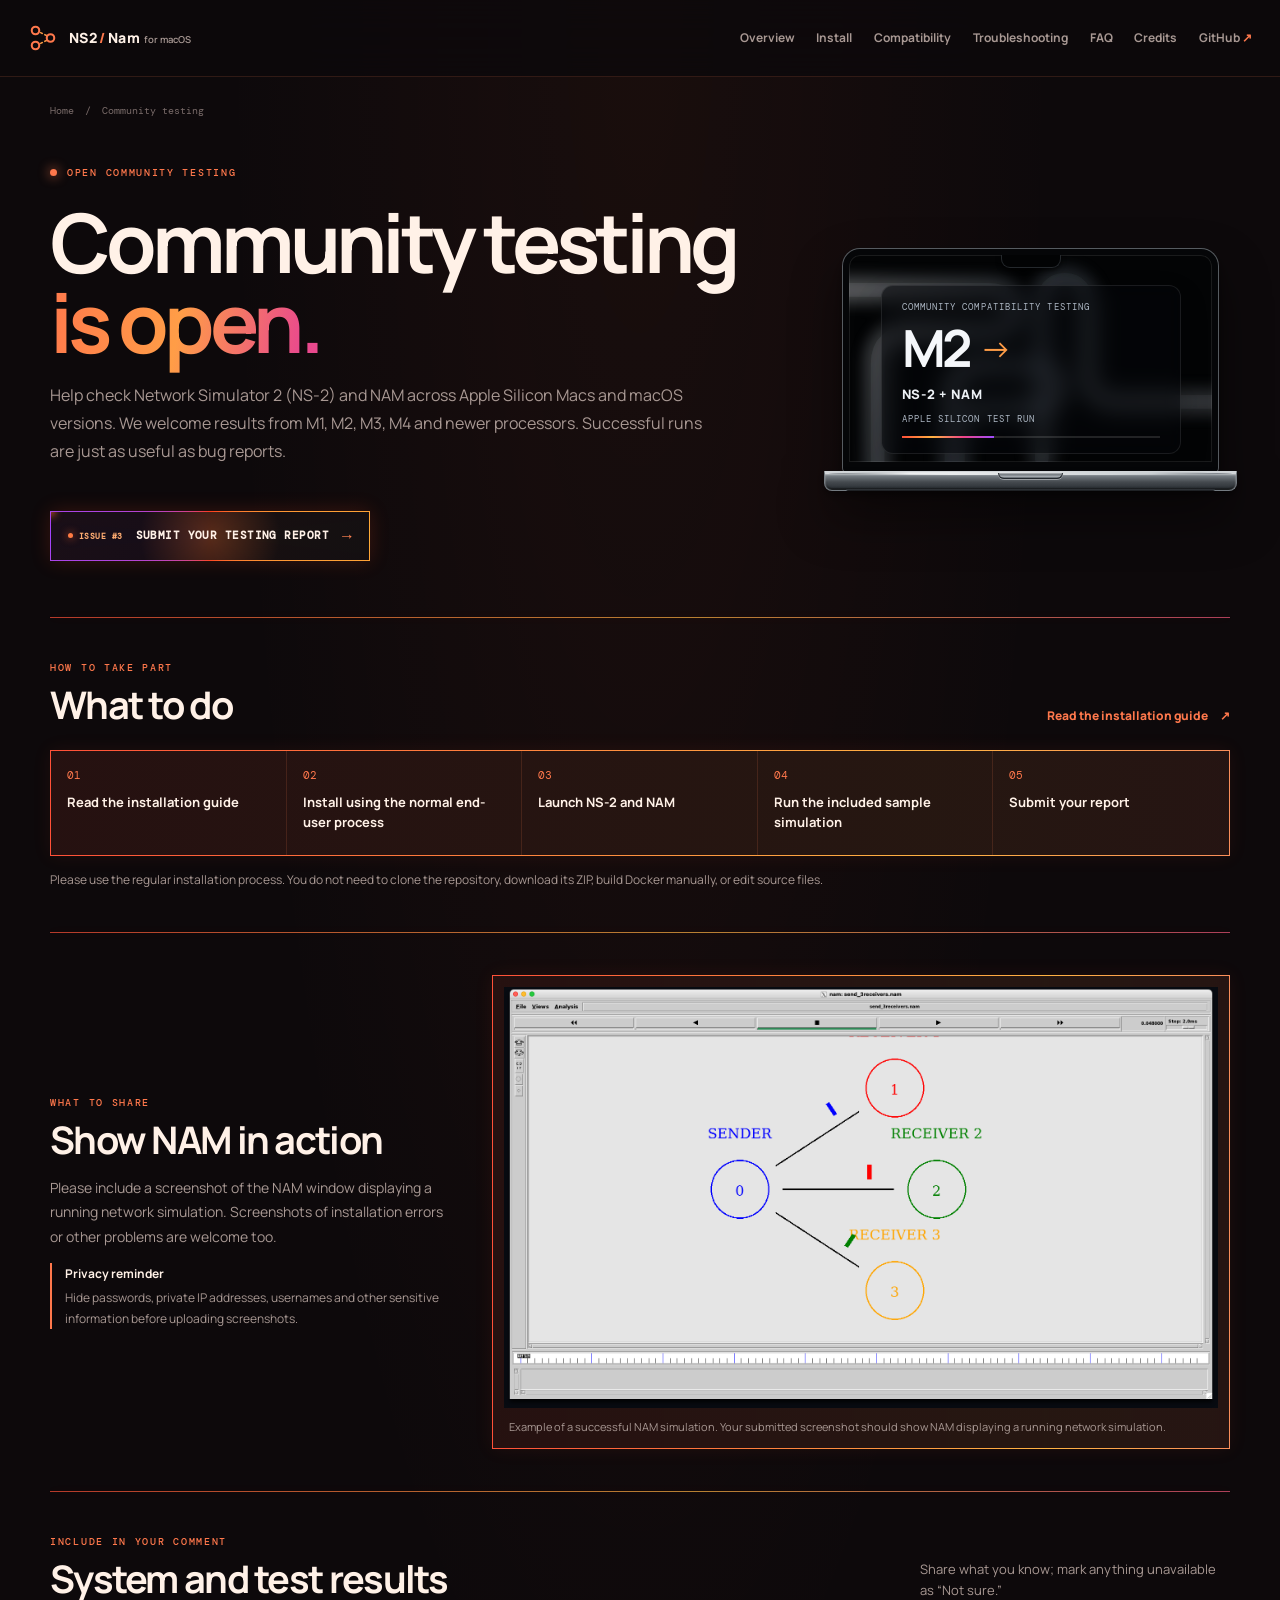
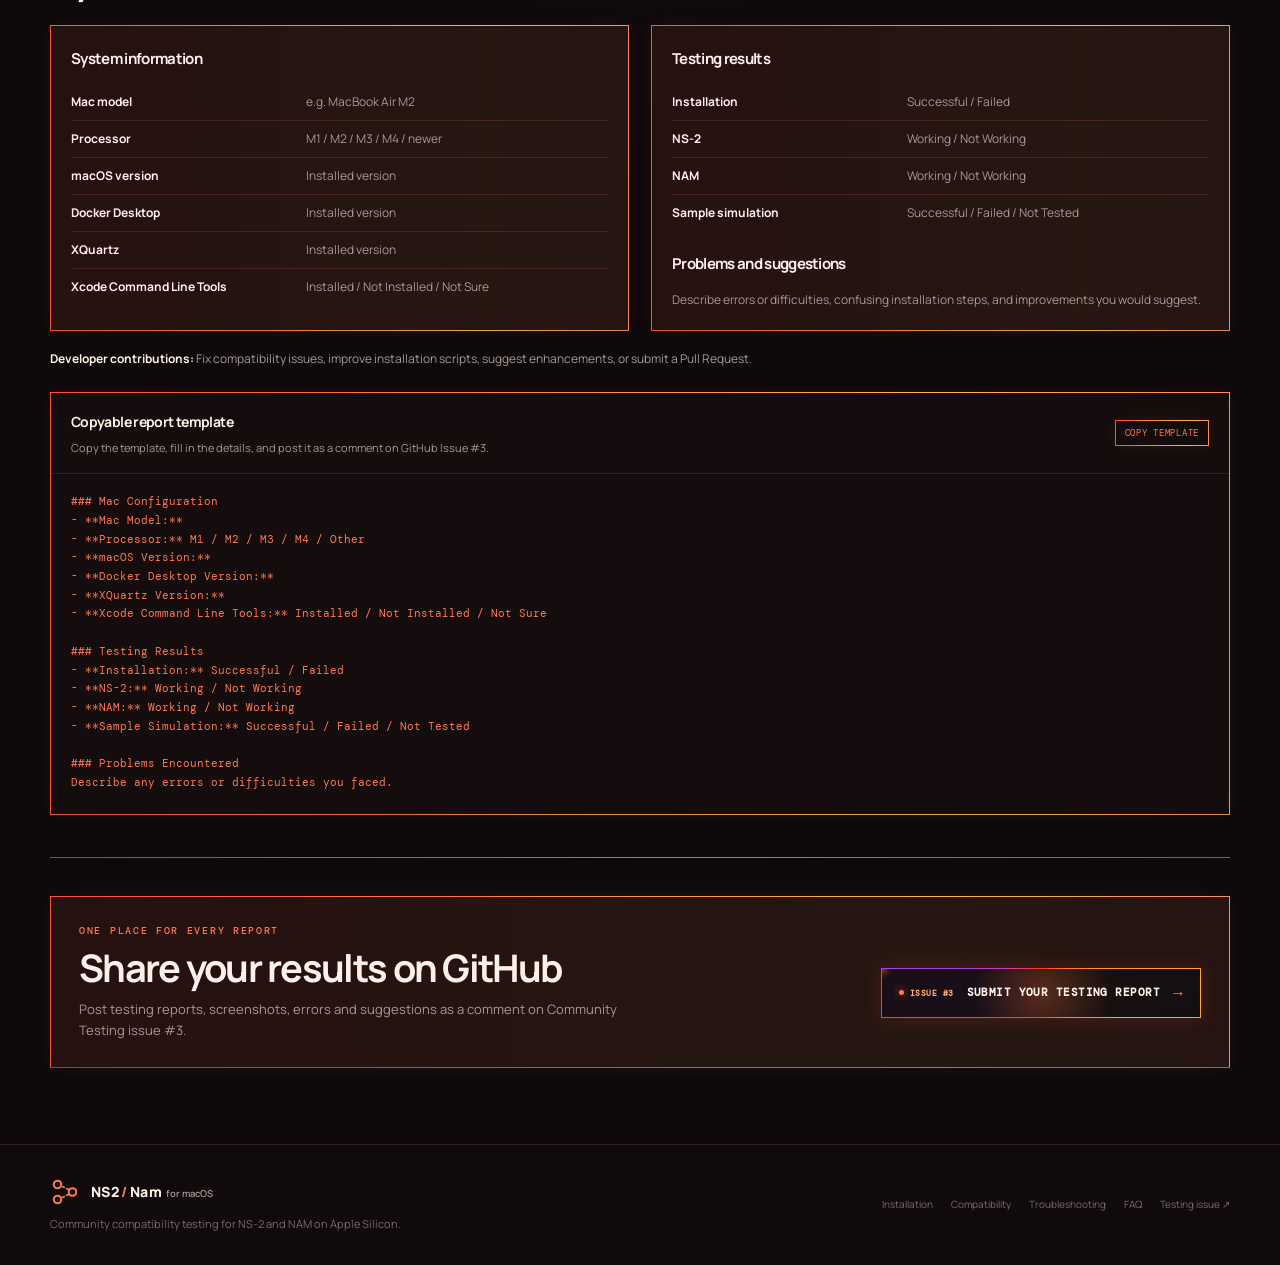
==== website/community-testing/index.html @ 4dafc8c2 "Add Community Testing Notice" ====
<!doctype html>
<html lang="en" class="community-campaign-page" data-theme="dark">
<head>
  <script>try{if(sessionStorage.getItem('ns2-community-entry')){sessionStorage.removeItem('ns2-community-entry');document.documentElement.classList.add('community-from-entry','community-intro-active','community-intro-delay')}else{document.documentElement.classList.add('community-intro-active','community-intro-delay')}}catch(_){document.documentElement.classList.add('community-intro-active','community-intro-delay')}</script>
  <meta charset="utf-8">
  <meta name="viewport" content="width=device-width, initial-scale=1">
  <meta name="theme-color" content="#0d090b">
  <meta name="description" content="Help test NS-2 and NAM on Apple Silicon Macs (M1, M2, M3, M4 and newer). Share compatibility results, report issues and contribute improvements.">
  <meta name="robots" content="index,follow,max-image-preview:large">
  <link rel="canonical" href="https://deeptanu2005.github.io/NS2-Nam-MacOS/community-testing/">
  <link rel="icon" href="../favicon.svg" type="image/svg+xml">
  <link rel="preconnect" href="https://fonts.googleapis.com">
  <link rel="preconnect" href="https://fonts.gstatic.com" crossorigin>
  <link href="https://fonts.googleapis.com/css2?family=DM+Mono:wght@400;500&family=Manrope:wght@400;500;600;700;800&display=swap" rel="stylesheet">
  <link rel="stylesheet" href="../css/network_window.css?v=20261029-seam-fix-v7">
  <link rel="stylesheet" href="../css/common.css?v=20261029-header-glass-soft-v6">
  <link rel="stylesheet" href="../css/animation_engine.css?v=20261029-restructure-v1">
  <link rel="stylesheet" href="community-entry.css?v=20261102-isolated-v1">
  <link rel="stylesheet" href="community-testing.css?v=20261102-rainbow-loop-v24">
  <meta property="og:type" content="website">
  <meta property="og:site_name" content="NS2-Nam for macOS">
  <meta property="og:title" content="Community Testing: NS-2 &amp; NAM on Apple Silicon Macs">
  <meta property="og:description" content="Help test NS-2 and NAM on Apple Silicon Macs (M1, M2, M3, M4 and newer). Share compatibility results, report issues and contribute improvements.">
  <meta property="og:url" content="https://deeptanu2005.github.io/NS2-Nam-MacOS/community-testing/">
  <meta property="og:image" content="https://deeptanu2005.github.io/NS2-Nam-MacOS/images/send_3receivers.png">
  <meta property="og:image:alt" content="NAM showing a network simulation with one sender and three receivers">
  <meta name="twitter:card" content="summary_large_image">
  <meta name="twitter:title" content="Community Testing: NS-2 &amp; NAM on Apple Silicon Macs">
  <meta name="twitter:description" content="Help test NS-2 and NAM on Apple Silicon Macs (M1, M2, M3, M4 and newer). Share compatibility results and report issues.">
  <meta name="twitter:image" content="https://deeptanu2005.github.io/NS2-Nam-MacOS/images/send_3receivers.png">
  <meta name="twitter:image:alt" content="NAM showing a running network simulation">
  <title>Community Testing: NS-2 &amp; NAM on Apple Silicon Macs</title>
  <script type="application/ld+json">{"@context":"https://schema.org","@type":"WebPage","name":"Community Testing: NS-2 & NAM on Apple Silicon Macs","url":"https://deeptanu2005.github.io/NS2-Nam-MacOS/community-testing/","description":"Community compatibility testing for Network Simulator 2 and NAM on Apple Silicon Macs."}</script>
</head>
<body class="community-campaign-page">
  <div class="community-intro-loader" aria-hidden="true"><span class="entry-loader-orbit"><i></i><i></i><i></i></span><span class="entry-loader-copy"><b>Preparing the test lab</b><i>NS-2 · NAM · APPLE SILICON</i></span></div>
  <a class="skip-link" href="#main">Skip to content</a>
  <header class="site-header">
    <div class="nav-shell">
      <a class="brand" href="../" aria-label="NS2/Nam for macOS home"><svg class="brand-mark" aria-hidden="true" viewBox="0 0 32 32"><path class="brand-link" d="M9 8 23 15M9 24 23 17"/><circle class="brand-node" cx="8" cy="8" r="4"/><circle class="brand-node" cx="8" cy="24" r="4"/><circle class="brand-node" cx="24" cy="16" r="4"/></svg><span class="brand-wordmark">NS2<span class="brand-dash">/</span>Nam <span class="brand-platform">for macOS</span></span></a>
      <nav class="primary-nav" id="primary-nav" aria-label="Main navigation"><a href="../">Overview</a><a href="../installation.html">Install</a><a href="../compatibility.html">Compatibility</a><a href="../troubleshooting.html">Troubleshooting</a><a href="../faq.html">FAQ</a><a href="../credits.html">Credits</a><a class="nav-github" href="https://github.com/Deeptanu2005/NS2-Nam-MacOS" target="_blank" rel="noopener noreferrer">GitHub <span aria-hidden="true">↗</span></a></nav>
    </div>
  </header>
  <main id="main" class="subpage wrap community-page">
    <nav class="breadcrumbs" aria-label="Breadcrumb"><a href="../">Home</a><span aria-hidden="true">/</span><span aria-current="page">Community testing</span></nav>
    <section class="community-hero" aria-labelledby="page-title">
      <div class="eyebrow"><span class="status-dot"></span> OPEN COMMUNITY TESTING</div>
      <div class="community-hero-layout"><div><h1 id="page-title">Community testing<br><span class="gradient-text">is open.</span></h1><p>Help check Network Simulator 2 (NS-2) and NAM across Apple Silicon Macs and macOS versions. We welcome results from M1, M2, M3, M4 and newer processors. Successful runs are just as useful as bug reports.</p><a class="campaign-entry community-report-button" href="https://github.com/Deeptanu2005/NS2-Nam-MacOS/issues/3" target="_blank" rel="noopener noreferrer" aria-label="Submit your testing report on GitHub Issue 3"><span class="entry-open"><i></i> ISSUE #3</span><span>SUBMIT YOUR TESTING REPORT</span><span class="entry-arrow" aria-hidden="true">→</span><span class="entry-flash" aria-hidden="true"></span></a></div><div class="silicon-laptop" role="img" aria-label="MacBook screen cycling through M1, M2, M3, M4, and newer Apple Silicon compatibility testing"><div class="laptop-model"><div class="laptop-screen"><div class="laptop-screen-content"><span class="screen-kicker">COMMUNITY COMPATIBILITY TESTING</span><div class="screen-processor"><strong data-screen-processor>M1</strong><i aria-hidden="true">→</i></div><p>NS-2 + NAM</p><small>APPLE SILICON TEST RUN</small><div class="screen-progress" aria-hidden="true"><i></i></div></div><span class="screen-sweep" aria-hidden="true"></span></div><div class="laptop-base" aria-hidden="true"><span class="laptop-trackpad"></span></div></div></div></div>
    </section>

    <section class="community-section process-section" aria-labelledby="process-title">
      <div class="community-section-heading"><div><p class="eyebrow">HOW TO TAKE PART</p><h2 id="process-title">What to do</h2></div><a class="text-link" href="../installation.html">Read the installation guide <span aria-hidden="true">↗</span></a></div>
      <ol class="testing-steps"><li><span>01</span>Read the installation guide</li><li><span>02</span>Install using the normal end-user process</li><li><span>03</span>Launch NS-2 and NAM</li><li><span>04</span>Run the included sample simulation</li><li><span>05</span>Submit your report</li></ol>
      <p class="process-note">Please use the regular installation process. You do not need to clone the repository, download its ZIP, build Docker manually, or edit source files.</p>
    </section>

    <section class="community-section screenshot-section" aria-labelledby="screenshot-title">
      <div class="screenshot-copy"><p class="eyebrow">WHAT TO SHARE</p><h2 id="screenshot-title">Show NAM in action</h2><p>Please include a screenshot of the NAM window displaying a running network simulation. Screenshots of installation errors or other problems are welcome too.</p><p class="privacy-note"><strong>Privacy reminder</strong> Hide passwords, private IP addresses, usernames and other sensitive information before uploading screenshots.</p></div>
      <figure class="nam-example"><img src="../images/send_3receivers.png" alt="Example of NAM displaying a running network simulation with one sender and three receivers" loading="lazy" width="3476" height="2046"><figcaption>Example of a successful NAM simulation. Your submitted screenshot should show NAM displaying a running network simulation.</figcaption></figure>
    </section>

    <section class="community-section report-section" aria-labelledby="report-title">
      <div class="community-section-heading"><div><p class="eyebrow">INCLUDE IN YOUR COMMENT</p><h2 id="report-title">System and test results</h2></div><p>Share what you know; mark anything unavailable as “Not sure.”</p></div>
      <div class="report-grid">
        <div class="report-block"><h3>System information</h3><dl class="report-fields"><div><dt>Mac model</dt><dd>e.g. MacBook Air M2</dd></div><div><dt>Processor</dt><dd>M1 / M2 / M3 / M4 / newer</dd></div><div><dt>macOS version</dt><dd>Installed version</dd></div><div><dt>Docker Desktop</dt><dd>Installed version</dd></div><div><dt>XQuartz</dt><dd>Installed version</dd></div><div><dt>Xcode Command Line Tools</dt><dd>Installed / Not Installed / Not Sure</dd></div></dl></div>
        <div class="report-block"><h3>Testing results</h3><dl class="report-fields results-fields"><div><dt>Installation</dt><dd>Successful / Failed</dd></div><div><dt>NS-2</dt><dd>Working / Not Working</dd></div><div><dt>NAM</dt><dd>Working / Not Working</dd></div><div><dt>Sample simulation</dt><dd>Successful / Failed / Not Tested</dd></div></dl><h3 class="problems-title">Problems and suggestions</h3><p>Describe errors or difficulties, confusing installation steps, and improvements you would suggest.</p></div>
      </div>
      <p class="developer-note"><strong>Developer contributions:</strong> Fix compatibility issues, improve installation scripts, suggest enhancements, or submit a Pull Request.</p>
      <div class="report-template"><div class="template-heading"><div><h3>Copyable report template</h3><p>Copy the template, fill in the details, and post it as a comment on GitHub Issue #3.</p></div><button class="copy-button" type="button" data-copy="### Mac Configuration&#10;- **Mac Model:**&#10;- **Processor:** M1 / M2 / M3 / M4 / Other&#10;- **macOS Version:**&#10;- **Docker Desktop Version:**&#10;- **XQuartz Version:**&#10;- **Xcode Command Line Tools:** Installed / Not Installed / Not Sure&#10;&#10;### Testing Results&#10;- **Installation:** Successful / Failed&#10;- **NS-2:** Working / Not Working&#10;- **NAM:** Working / Not Working&#10;- **Sample Simulation:** Successful / Failed / Not Tested&#10;&#10;### Problems Encountered&#10;Describe any errors or difficulties you faced.&#10;&#10;### Suggestions &amp; Improvements&#10;What could be improved? Did you encounter any confusing steps?&#10;&#10;### Additional Comments&#10;Any other feedback is welcome!">COPY TEMPLATE</button></div><pre><code>### Mac Configuration
- **Mac Model:**
- **Processor:** M1 / M2 / M3 / M4 / Other
- **macOS Version:**
- **Docker Desktop Version:**
- **XQuartz Version:**
- **Xcode Command Line Tools:** Installed / Not Installed / Not Sure

### Testing Results
- **Installation:** Successful / Failed
- **NS-2:** Working / Not Working
- **NAM:** Working / Not Working
- **Sample Simulation:** Successful / Failed / Not Tested

### Problems Encountered
Describe any errors or difficulties you faced.

### Suggestions &amp; Improvements
What could be improved? Did you encounter any confusing steps?

### Additional Comments
Any other feedback is welcome!</code></pre></div>
    </section>

    <section class="community-submit" aria-labelledby="submit-title"><div><p class="eyebrow">ONE PLACE FOR EVERY REPORT</p><h2 id="submit-title">Share your results on GitHub</h2><p>Post testing reports, screenshots, errors and suggestions as a comment on Community Testing issue #3.</p></div><div class="submit-actions"><a class="campaign-entry community-report-button" href="https://github.com/Deeptanu2005/NS2-Nam-MacOS/issues/3" target="_blank" rel="noopener noreferrer" aria-label="Submit your testing report on GitHub Issue 3"><span class="entry-open"><i></i> ISSUE #3</span><span>SUBMIT YOUR TESTING REPORT</span><span class="entry-arrow" aria-hidden="true">→</span><span class="entry-flash" aria-hidden="true"></span></a></div></section>
  </main>
  <footer class="site-footer"><div class="footer-main wrap"><a class="brand" href="../" aria-label="NS2/Nam for macOS home"><svg class="brand-mark" aria-hidden="true" viewBox="0 0 32 32"><path class="brand-link" d="M9 8 23 15M9 24 23 17"/><circle class="brand-node" cx="8" cy="8" r="4"/><circle class="brand-node" cx="8" cy="24" r="4"/><circle class="brand-node" cx="24" cy="16" r="4"/></svg><span class="brand-wordmark">NS2<span class="brand-dash">/</span>Nam <span class="brand-platform">for macOS</span></span></a><p>Community compatibility testing for NS-2 and NAM on Apple Silicon.</p><div class="footer-links"><a href="../installation.html">Installation</a><a href="../compatibility.html">Compatibility</a><a href="../troubleshooting.html">Troubleshooting</a><a href="../faq.html">FAQ</a><a href="https://github.com/Deeptanu2005/NS2-Nam-MacOS/issues/3" target="_blank" rel="noopener noreferrer">Testing issue ↗</a></div></div></footer>
  <script src="community-entry.js?v=20261102-isolated-v1" defer></script>
</body>
</html>
---- website/css/network_window.css ----
/* Layout and presentation for the interactive hero NAM preview. */

.hero-visual { position: relative; z-index: 1; overflow: hidden; padding: 1px; border: 1px solid var(--line-strong); border-radius: 14px; background: linear-gradient(145deg, color-mix(in srgb, var(--cyan) 18%, transparent), transparent 38%, color-mix(in srgb, var(--violet) 13%, transparent)); box-shadow: var(--shadow); transform: perspective(1200px) rotateY(-4deg) rotateX(1deg); transition: transform .5s cubic-bezier(.2,.7,.2,1); }
.hero-visual:hover { transform: perspective(1200px) rotateY(0) rotateX(0) translateY(-4px); }
.visual-topline, .visual-foot { display: flex; align-items: center; justify-content: space-between; gap: 12px; min-height: 42px; padding: 0 16px; background: var(--panel-solid); border-radius: 19px 19px 0 0; color: var(--muted); font-size: 9px; }
.window-controls { display: flex; flex: 0 0 auto; align-items: center; gap: 7px; }
.window-control { display: grid; width: 12px; height: 12px; padding: 0; place-items: center; border: 0; border-radius: 50%; cursor: pointer; box-shadow: inset 0 0 0 1px rgba(0,0,0,.12); transition: filter .16s, transform .16s; }
.window-control::before { color: rgba(0,0,0,.66); font: 800 9px/1 Arial, sans-serif; opacity: 0; }
.window-control:not(:disabled):hover::before, .window-control:not(:disabled):focus-visible::before { opacity: 1; }
.window-control:not(:disabled):hover { filter: brightness(1.12); transform: scale(1.12); }
.window-control:disabled { opacity: .38; cursor: default; filter: none; transform: none; }
.window-control:focus-visible { outline: 2px solid white; outline-offset: 2px; }
.window-close { background: #ff5f57; }.window-close::before { content: "×"; }.window-minimize { background: #febc2e; }.window-minimize::before { content: "−"; }.window-zoom { background: #28c840; }.window-zoom::before { content: "+"; }
.visual-topline .window-title { text-align: center; }
.live-label { color: var(--cyan); font: 9px var(--mono); letter-spacing: .1em; }
.visual-stage { position: relative; overflow: hidden; display: grid; place-items: center; min-height: 330px; cursor: grab; touch-action: none; user-select: none; background: radial-gradient(ellipse at var(--network-glow-x, 55%) var(--network-glow-y, 58%), color-mix(in srgb, var(--cyan) 18%, transparent), transparent 63%), radial-gradient(ellipse at var(--network-glow-x, 55%) var(--network-glow-y, 58%), color-mix(in srgb, var(--blue) 12%, #0a121a), transparent 68%), #0a121a; }
.visual-stage::after { content: ""; position: absolute; z-index: 3; inset: auto 0 0; height: 60px; background: linear-gradient(to bottom, color-mix(in srgb, var(--panel-solid) 4%, transparent), color-mix(in srgb, var(--panel-solid) 92%, transparent)); -webkit-backdrop-filter: blur(4px); backdrop-filter: blur(4px); -webkit-mask-image: linear-gradient(to bottom, transparent 0%, rgba(0,0,0,.18) 22%, #000 65%, #000 100%); mask-image: linear-gradient(to bottom, transparent 0%, rgba(0,0,0,.18) 22%, #000 65%, #000 100%); pointer-events: none; }
.visual-stage.is-panning { cursor: grabbing; }
[data-theme="light"] .visual-stage { background: radial-gradient(ellipse at var(--network-glow-x, 55%) var(--network-glow-y, 58%), color-mix(in srgb, var(--cyan) 15%, transparent), transparent 63%), radial-gradient(ellipse at var(--network-glow-x, 55%) var(--network-glow-y, 58%), color-mix(in srgb, var(--blue) 10%, #d5e7e9), transparent 70%), #f5fafa; }
.visual-stage::before { content: ""; position: absolute; inset: 0; background-image: linear-gradient(color-mix(in srgb, var(--blue) 8%, transparent) 1px, transparent 1px), linear-gradient(90deg, color-mix(in srgb, var(--cyan) 7%, transparent) 1px, transparent 1px); background-size: var(--grid-size, 28px) var(--grid-size, 28px); background-position: calc(50% + var(--pan-x, 0px)) calc(50% + var(--pan-y, 0px)); mask-image: linear-gradient(transparent, #000 15%, #000 85%, transparent); }
.scanline { position: absolute; z-index: 1; inset: -20% 0 auto; height: 30%; background: linear-gradient(transparent, color-mix(in srgb, color-mix(in srgb, var(--cyan) 80%, var(--blue)) 5%, transparent), transparent);  pointer-events: none; }
.route-overlay { position: relative; z-index: 2; width: min(96%, 620px); height: auto; overflow: visible; transform: translate(var(--pan-x, 0px), var(--pan-y, 0px)) scale(var(--zoom, 1)); transform-origin: center; will-change: transform; }
.draggable-node { cursor: grab; outline: none; }
.visual-stage.is-node-dragging .draggable-node { cursor: grabbing; }
.draggable-node:focus-visible circle { stroke-width: 3; }
.route { fill: none; stroke: color-mix(in srgb, var(--muted) 52%, transparent); stroke-width: 1; stroke-dasharray: 5 7; }
.node { fill: #0d1922; stroke: var(--blue); stroke-width: 2; filter: url(#glow); }
.receiver-node { fill: #0d1922; }.red-node { stroke: var(--red); }.green-node { stroke: var(--green); }.amber-node { stroke: var(--amber); }
[data-theme="light"] .node, [data-theme="light"] .receiver-node { fill: #f5fbfc; }
.route-overlay text { fill: var(--ink); font: 14px var(--mono); }.route-overlay .node-label { fill: var(--muted); font-size: 9px; letter-spacing: 1.5px; }
.packet { filter: drop-shadow(0 0 7px currentColor); }.packet-blue { fill: var(--cyan); color: var(--cyan); }.packet-red { fill: var(--red); color: var(--red); }.packet-amber { fill: var(--amber); color: var(--amber); }
.visual-caption { position: absolute; z-index: 4; left: 17px; right: 17px; bottom: 13px; display: flex; justify-content: space-between; color: var(--muted); font: 8px var(--mono); letter-spacing: .06em; }
.visual-caption > span:first-child { display: flex; align-items: center; gap: 7px; }.visual-caption .status-dot { width: 5px; height: 5px; background: var(--cyan); box-shadow: 0 0 9px var(--cyan); }
.visual-foot { position: relative; z-index: 4; min-height: 38px; margin-top: -1px; border-radius: 0 0 19px 19px; font: 8px var(--mono); letter-spacing: .04em; }.visual-line { flex: 1; height: 1px; background: linear-gradient(90deg, var(--line-strong), var(--cyan), var(--line-strong)); opacity: .55; }
.hero-visual.is-maximized { position: fixed; z-index: 1202; inset: 4vh 3vw; display: flex; flex-direction: column; width: auto; height: auto; opacity: 1; filter: none; border-radius: 18px; background: var(--panel-solid); box-shadow: 0 24px 64px rgba(0,0,0,.36); will-change: transform, opacity; }
.hero-visual.is-maximized .visual-topline { flex: 0 0 54px; min-height: 54px; }
.hero-visual.is-maximized .visual-stage { flex: 1 1 auto; min-height: 0; }
.hero-visual.is-maximized .visual-foot { flex: 0 0 42px; }
.hero-visual.is-maximized .node { filter: none; }
html.has-maximized-preview { overflow: hidden; }
html.has-maximized-preview::after { position: fixed; z-index: 1200; inset: 0; background: rgba(3,7,13,.76); content: ""; pointer-events: none;  }
html.has-maximized-preview.is-restoring-preview::after { opacity: 0;  transition: opacity .21s ease; }
html.has-maximized-preview .hero { position: relative; z-index: 1201; }

@media (max-width: 980px) {.visual-stage { min-height: 280px; }}
@media (max-width: 760px) {.hero-visual { transform: none; }.hero-visual:hover { transform: translateY(-3px); }.visual-stage { min-height: 275px; }}
@media (max-width: 430px) {.visual-stage { min-height: 225px; }.visual-topline { padding-inline: 10px; }.visual-caption { left: 9px; right: 9px; font-size: 7px; }.visual-foot { padding-inline: 9px; gap: 7px; font-size: 7px; }}
[data-theme="light"] .visual-stage::before { background-image: linear-gradient(color-mix(in srgb, var(--blue) 10%, transparent) 1px, transparent 1px), linear-gradient(90deg, color-mix(in srgb, var(--cyan) 9%, transparent) 1px, transparent 1px); }
@media (max-width: 600px) {.visual-stage { min-height: 245px; }.visual-caption { left: 10px; right: 10px; bottom: 10px; font-size: 7px; }.visual-foot { gap: 6px; font-size: 7px; }.visual-foot .mono { white-space: nowrap; }}
@media (max-width: 380px) {.visual-topline { padding-inline: 8px; font-size: 8px; }.visual-foot { gap: 4px; font-size: 7px; }.visual-line { min-width: 8px; }}
@media (hover: none) {.hero-visual:hover { transform: none; }}
.js .hero .hero-visual.reveal { transition-delay: .18s; }
.js .hero .hero-visual.reveal.is-visible:hover { transform: translate3d(0, -4px, 0) scale(1); }
@media (max-width: 760px) {.js .hero .hero-visual.reveal.is-visible:hover { transform: none; }}
html.animations-off .visual-stage { cursor: default !important; }
html.animations-off .route-overlay { will-change: auto !important; }
html.animations-off .window-zoom { opacity: .38; cursor: default; filter: none; transform: none; }
.js .hero .hero-visual.reveal.is-visible.is-maximized,
.js .hero .hero-visual.reveal.is-visible.is-maximized:hover { transform: none; }
@media (max-width: 760px) {.hero-visual.is-maximized { inset: 10px; }.hero-visual.is-maximized .visual-stage { min-height: 0; }}
---- website/css/common.css ----
:root {
  color-scheme: dark;
  --bg: #081018;
  --bg-soft: #0c1620;
  --panel: rgba(16, 29, 41, .82);
  --panel-solid: #101d29;
  --panel-light: #132331;
  --ink: #eff6f8;
  --muted: #91a4b2;
  --faint: #5e7483;
  --line: rgba(183, 214, 229, .12);
  --line-strong: rgba(183, 214, 229, .22);
  --cyan: #72e4dc;
  --blue: #67a8ff;
  --violet: #b297ff;
  --accent-soft: color-mix(in srgb, var(--cyan) 16%, transparent);
  --accent-border: color-mix(in srgb, var(--cyan) 34%, var(--line-strong));
  --accent-wash: color-mix(in srgb, var(--cyan) 10%, var(--panel-solid));
  --amber: #ffbf69;
  --red: #ff6c80;
  --green: #8bebb8;
  --shadow: 0 28px 90px rgba(0, 0, 0, .34);
  --ambient-a: rgba(41, 127, 151, .13);
  --ambient-b: rgba(93, 71, 166, .11);
  --code-bg: #060c11;
  --code-ink: #dcebed;
  --code-muted: #76919e;
  --code-line: rgba(183, 214, 229, .1);
  --font: "Manrope", -apple-system, BlinkMacSystemFont, "Segoe UI", sans-serif;
  --mono: "DM Mono", "SFMono-Regular", Consolas, monospace;
}
[data-theme="light"] {
  color-scheme: light;
  --bg: #f4f8f9;
  --bg-soft: #e8f0f2;
  --panel: rgba(255, 255, 255, .83);
  --panel-solid: #fff;
  --panel-light: #f3f8f8;
  --ink: #102331;
  --muted: #49616e;
  --faint: #657d89;
  --line: rgba(17, 47, 63, .12);
  --line-strong: rgba(17, 47, 63, .22);
  --cyan: #087d78;
  --blue: #276dd3;
  --violet: #6846cf;
  --amber: #a95b00;
  --red: #c43650;
  --green: #19804d;
  --shadow: 0 24px 64px rgba(30, 67, 82, .12);
  --ambient-a: rgba(62, 157, 163, .10);
  --ambient-b: rgba(117, 105, 188, .07);
  --code-bg: #e8f0f2;
  --code-ink: #17313e;
  --code-muted: #526d79;
  --code-line: rgba(17, 47, 63, .14);
}
:root.high-contrast {
  --bg: #000;
  --bg-soft: #080808;
  --panel: #080808;
  --panel-solid: #050505;
  --panel-light: #151515;
  --ink: #fff;
  --muted: #f0f0f0;
  --faint: #d0d0d0;
  --line: rgba(255, 255, 255, .5);
  --line-strong: rgba(255, 255, 255, .82);
  --cyan: #70fff0;
  --blue: #8cbbff;
  --violet: #d0baff;
  --amber: #ffe08a;
  --red: #ff9aaa;
  --green: #a5ffd0;
  --code-bg: #000;
  --code-ink: #fff;
  --code-muted: #ededed;
  --code-line: rgba(255, 255, 255, .55);
  --shadow: 0 0 0 1px #fff;
}
[data-theme="light"].high-contrast {
  --bg: #fff;
  --bg-soft: #f4f4f4;
  --panel: #fff;
  --panel-solid: #fff;
  --panel-light: #eee;
  --ink: #000;
  --muted: #1b1b1b;
  --faint: #333;
  --line: rgba(0, 0, 0, .48);
  --line-strong: rgba(0, 0, 0, .82);
  --cyan: #005d58;
  --blue: #004f9e;
  --violet: #4b279f;
  --amber: #754000;
  --red: #a00020;
  --green: #075d2b;
  --code-bg: #f1f1f1;
  --code-ink: #000;
  --code-muted: #222;
  --code-line: rgba(0, 0, 0, .55);
  --shadow: 0 0 0 1px #000;
}
::view-transition-image-pair(root) { isolation: auto; }
::view-transition-old(root),
::view-transition-new(root) { display: block; mix-blend-mode: normal; }
* { box-sizing: border-box; }
html { scroll-behavior: smooth; scroll-padding-top: 100px; overflow-x: clip; }
body { margin: 0; background: var(--bg); color: var(--ink); font-family: var(--font); font-size: 15px; line-height: 1.7; overflow-x: clip; transition: background .35s, color .35s; }
body::before { content: ""; position: fixed; inset: 0; z-index: -2; pointer-events: none; background: radial-gradient(ellipse at 82% 4%, var(--ambient-a), transparent 35%), radial-gradient(ellipse at 5% 39%, var(--ambient-b), transparent 33%); transition: background .55s ease; }
::selection { background: color-mix(in srgb, var(--cyan) 25%, transparent); color: var(--ink); }
a { color: inherit; text-decoration: none; }
button, input { font: inherit; }
button { color: inherit; }
img { max-width: 100%; }
code, .mono { font-family: var(--mono); }
code { color: var(--cyan); font-size: .91em; }
a:focus-visible, button:focus-visible, summary:focus-visible, input:focus-visible { outline: 2px solid var(--cyan); outline-offset: 4px; }
.wrap { width: min(1180px, calc(100% - 56px)); margin-inline: auto; }
.skip-link { position: fixed; top: 10px; left: 10px; z-index: 1000; padding: 10px 14px; transform: translateY(-150%); border-radius: 8px; background: var(--cyan); color: #071217; font-weight: 800; }
.skip-link:focus { transform: translateY(0); }
.scroll-meter { position: fixed; inset: 0 0 auto; z-index: 100; height: 2px; pointer-events: none; }
.scroll-meter span { display: block; width: 0; height: 100%; background: linear-gradient(90deg, var(--cyan), var(--blue), var(--violet)); box-shadow: 0 0 12px var(--cyan); }
.site-header { --nav-edge-height: 76px; position: sticky; top: 0; z-index: 50; margin-top: 0; border-bottom: 1px solid var(--line); background: color-mix(in srgb, var(--bg) 83%, transparent); -webkit-backdrop-filter: blur(20px); backdrop-filter: blur(20px); transition: top .7s cubic-bezier(.2,.8,.2,1), border-color .5s ease, background .5s ease, backdrop-filter .5s ease; }
html.options-overlay-open .site-header:not(.is-floating) { background: color-mix(in srgb, var(--bg) 96%, transparent); -webkit-backdrop-filter: none; backdrop-filter: none; }
.nav-shell { width: min(1320px, calc(100% - 56px)); height: 76px; margin: auto; display: flex; align-items: center; gap: 34px; transition: width .65s cubic-bezier(.2,.8,.2,1), height .55s cubic-bezier(.2,.8,.2,1), margin .55s cubic-bezier(.2,.8,.2,1), padding .55s cubic-bezier(.2,.8,.2,1), border-radius .65s cubic-bezier(.2,.8,.2,1), border-color .45s, background .45s, box-shadow .55s; }
.site-header.is-floating { --nav-edge-height: 58px; --nav-blur-bottom-gap: 18px; --nav-glass-fill: color-mix(in srgb, var(--bg) 83%, transparent); --nav-glass-blur: blur(20px); --nav-glass-depth: 0 14px 38px rgba(0, 0, 0, .24), 0 3px 10px rgba(0, 0, 0, .12), inset 0 1px 0 color-mix(in srgb, white 8%, transparent); height: 76px; top: 16px; margin-top: 0; border-color: transparent; background: transparent; -webkit-backdrop-filter: none; backdrop-filter: none; }
.site-header.is-floating::after { position: absolute; z-index: 0; inset: -22px 0 var(--nav-blur-bottom-gap); background: radial-gradient(ellipse at 50% 0%, color-mix(in srgb, var(--cyan) 7%, transparent), transparent 72%), linear-gradient(to bottom, color-mix(in srgb, var(--bg) 24%, transparent) 0%, color-mix(in srgb, var(--bg) 20%, transparent) 48%, color-mix(in srgb, var(--bg) 10%, transparent) 78%, transparent 100%); -webkit-backdrop-filter: blur(8px) saturate(1.12); backdrop-filter: blur(8px) saturate(1.12); -webkit-mask-image: linear-gradient(to bottom, #000 0%, #000 52%, rgba(0,0,0,.88) 62%, rgba(0,0,0,.68) 74%, rgba(0,0,0,.42) 86%, rgba(0,0,0,.16) 96%, transparent 100%); mask-image: linear-gradient(to bottom, #000 0%, #000 52%, rgba(0,0,0,.88) 62%, rgba(0,0,0,.68) 74%, rgba(0,0,0,.42) 86%, rgba(0,0,0,.16) 96%, transparent 100%); content: ""; pointer-events: none; }
.site-header.is-floating .nav-shell { position: relative; z-index: 1; width: min(1140px, calc(100% - 184px)); height: 58px; margin: 0 0 0 max(24px, calc((100% - 1276px) / 2)); padding-inline: 20px; border: 0; border-radius: 999px; background: transparent; box-shadow: none; transition: width .65s cubic-bezier(.2,.8,.2,1), height .55s cubic-bezier(.2,.8,.2,1), margin .55s cubic-bezier(.2,.8,.2,1), padding .55s cubic-bezier(.2,.8,.2,1), border-radius .65s cubic-bezier(.2,.8,.2,1);  }
.site-header.is-floating .nav-shell::before { position: absolute; z-index: 0; inset: 0; border: 1px solid var(--line-strong); border-radius: inherit; background: var(--nav-glass-fill); -webkit-backdrop-filter: blur(20px); backdrop-filter: blur(20px); box-shadow: var(--nav-glass-depth); content: ""; pointer-events: none; }
.site-header.is-floating .nav-shell > * { z-index: 1; }
.site-header.is-floating .nav-actions { position: absolute; z-index: 2; top: 0; right: max(24px, calc((100% - 1276px) / 2)); gap: 12px; }
.site-header.is-floating .theme-toggle { transform-origin: left center;  }
.site-header.is-floating .display-options-toggle { transform-origin: left center;  }
.site-header.is-floating .theme-toggle,
.site-header.is-floating .display-options-toggle { width: 58px; height: 58px; border-color: var(--line-strong); background: var(--nav-glass-fill); -webkit-backdrop-filter: blur(20px) !important; backdrop-filter: blur(20px) !important; box-shadow: var(--nav-glass-depth); transition: width .3s, height .3s, background .4s ease, transform .38s cubic-bezier(.2,1.6,.4,1), box-shadow .4s, border-color .3s; }
.site-header.is-floating .display-options-toggle svg { width: 22px; height: 22px; }
.site-header.is-floating .theme-toggle { transition: width .3s, height .3s, background .4s ease, transform .25s, box-shadow .3s, border-color .3s; }
.site-header.is-floating .theme-toggle:hover { background: var(--nav-glass-fill); -webkit-backdrop-filter: blur(20px) !important; backdrop-filter: blur(20px) !important; box-shadow: var(--nav-glass-depth); transform: none; }
.site-header.is-floating .display-options-toggle:hover,
.site-header.is-floating .display-options-toggle[aria-expanded="true"] { background: var(--nav-glass-fill); -webkit-backdrop-filter: blur(20px) !important; backdrop-filter: blur(20px) !important; box-shadow: var(--nav-glass-depth); transform: none; }
html.theme-torching .site-header.is-floating .theme-toggle { border-color: var(--line-strong); background: var(--nav-glass-fill); box-shadow: var(--nav-glass-depth); }
.theme-toggle:hover:not(:disabled),
.theme-toggle:focus-visible:not(:disabled) { border-color: var(--cyan); box-shadow: 0 0 0 3px color-mix(in srgb, var(--cyan) 12%, transparent), 0 0 18px color-mix(in srgb, var(--cyan) 48%, transparent), 0 0 34px color-mix(in srgb, var(--cyan) 24%, transparent), inset 0 0 12px color-mix(in srgb, var(--cyan) 16%, transparent); }
.theme-toggle:hover:not(:disabled) .theme-glyph,
.theme-toggle:focus-visible:not(:disabled) .theme-glyph { filter: drop-shadow(0 0 5px color-mix(in srgb, var(--cyan) 58%, transparent)); }
.site-header.is-floating .theme-toggle:hover:not(:disabled),
.site-header.is-floating .theme-toggle:focus-visible:not(:disabled) { border-color: var(--cyan); box-shadow: 0 0 0 3px color-mix(in srgb, var(--cyan) 12%, transparent), 0 0 22px color-mix(in srgb, var(--cyan) 38%, transparent), var(--nav-glass-depth); }
.brand { display: inline-flex; align-items: center; gap: 11px; flex: 0 0 auto; color: var(--ink); font-size: 14px; font-weight: 800; letter-spacing: 0; }
.brand-wordmark { white-space: nowrap; letter-spacing: .035em; }
.brand-dash { color: var(--cyan); padding-inline: 2px; }
.brand-platform { color: var(--muted); font-size: .68em; font-weight: 600; letter-spacing: 0; }
.brand-mark { display: block; flex: 0 0 30px; width: 30px; height: 30px; overflow: visible; }
.brand-link { fill: none; stroke: var(--blue); stroke-width: 1.7; stroke-linecap: round; opacity: .95; }
.brand-node { fill: var(--bg); stroke: var(--cyan); stroke-width: 2.2; transform-box: fill-box; transform-origin: center;  }
.brand-link { stroke-dasharray: 2 3;  }
.primary-nav { display: flex; gap: clamp(14px, 2vw, 28px); align-items: center; margin-left: auto; }
.primary-nav a, .nav-github { position: relative; color: var(--muted); font-size: 12px; font-weight: 700; line-height: 1; transition: color .25s, transform .25s; }
.primary-nav a:not(.active):not(.nav-github)::after { content: ""; position: absolute; left: 0; right: 0; bottom: -8px; height: 1px; transform: scaleX(0); transform-origin: left; background: linear-gradient(90deg, var(--cyan), var(--blue)); transition: transform .3s cubic-bezier(.2,.7,.2,1); }
.primary-nav a:hover { transform: translateY(-2px); }.primary-nav a:not(.nav-github):hover::after { transform: scaleX(1); }
.primary-nav a:hover, .primary-nav a.active, .nav-github:hover { color: var(--ink); }
.primary-nav .nav-github:hover { transform: none; }
.primary-nav .nav-github span { display: inline-block; color: var(--cyan); transform-origin: center; }
.primary-nav a.active { position: relative; }
.primary-nav a.active::after { content: ""; position: absolute; left: 0; right: 0; bottom: calc((1em - var(--nav-edge-height)) / 2); height: 2px; background: var(--cyan); box-shadow: 0 0 10px var(--cyan); transition: bottom .65s cubic-bezier(.2,.8,.2,1), box-shadow .4s ease; }
.nav-actions { display: flex; align-items: center; gap: 17px; }
.display-options { position: relative; display: grid; place-items: center; }
.display-options-toggle { position: relative; isolation: isolate; display: grid; place-items: center; width: 38px; height: 38px; padding: 0; border: 1px solid var(--line-strong); border-radius: 50%; background: transparent; color: var(--cyan); cursor: pointer; transition: transform .38s cubic-bezier(.2,1.6,.4,1), background .3s, box-shadow .4s, border-color .3s; }
.display-options-toggle::before { position: absolute; z-index: -1; inset: -5px; border: 1px solid color-mix(in srgb, var(--cyan) 42%, transparent); border-radius: inherit; opacity: 0; transform: scale(.68); content: ""; transition: transform .4s cubic-bezier(.2,1.6,.4,1), opacity .25s; }
.display-options-toggle:hover, .display-options-toggle[aria-expanded="true"] { transform: translateY(-2px) scale(1.1); border-color: var(--cyan); background: color-mix(in srgb, var(--cyan) 12%, var(--panel-solid)); box-shadow: 0 0 11px color-mix(in srgb, var(--cyan) 32%, transparent), 0 0 30px color-mix(in srgb, var(--cyan) 18%, transparent), inset 0 0 12px color-mix(in srgb, var(--cyan) 12%, transparent); }
.display-options-toggle:hover::before, .display-options-toggle[aria-expanded="true"]::before { opacity: .75; transform: scale(1); }
.display-options-toggle svg { width: 19px; height: 19px; fill: none; stroke: currentColor; stroke-width: 1.6; stroke-linecap: round; transition: transform .32s cubic-bezier(.2,1.5,.4,1), filter .25s; }
.display-options-toggle:hover:not([aria-expanded="true"]) svg { transform: scale(1.12); filter: drop-shadow(0 0 4px color-mix(in srgb, var(--cyan) 70%, transparent)); }
.display-options-toggle:active svg { transform: scale(.84); }
.display-options-toggle[aria-expanded="true"] svg { transform: scale(.94); }
.display-options-toggle svg circle { fill: var(--bg); transition: transform .38s cubic-bezier(.2,1.5,.4,1), fill .25s; }
.display-options-toggle:hover svg circle { fill: var(--cyan); }
.display-options-toggle:hover:not([aria-expanded="true"]) svg circle:nth-of-type(1) { transform: translateX(3px); }
.display-options-toggle:hover:not([aria-expanded="true"]) svg circle:nth-of-type(2) { transform: translateX(-3px); }
.display-options-toggle:hover:not([aria-expanded="true"]) svg circle:nth-of-type(3) { transform: translateX(2px); }
.display-options-toggle[aria-expanded="true"] svg circle:nth-of-type(1) { transform: translateX(2px); }
.display-options-toggle[aria-expanded="true"] svg circle:nth-of-type(2) { transform: translateX(-2px); }
.display-options-toggle[aria-expanded="true"] svg circle:nth-of-type(3) { transform: translateX(2px); }
.display-options-panel { position: absolute; z-index: 100; top: calc(100% + 14px); right: 0; isolation: isolate; overflow-x: hidden; overflow-y: auto; max-height: min(75vh, 430px); scrollbar-width: thin; width: min(340px, calc(100vw - 28px)); padding: 14px; border: 1px solid color-mix(in srgb, var(--cyan) 34%, var(--line-strong)); border-radius: 20px; background: color-mix(in srgb, var(--bg) 83%, transparent); -webkit-backdrop-filter: blur(20px) saturate(1.25); backdrop-filter: blur(20px) saturate(1.25); box-shadow: 0 30px 78px rgba(0,0,0,.34), 0 8px 28px color-mix(in srgb, var(--cyan) 14%, transparent), inset 0 1px 0 color-mix(in srgb, white 18%, transparent), inset 0 -1px 0 color-mix(in srgb, var(--cyan) 10%, transparent); opacity: 0; transform: translate3d(0,-10px,0) scale(.91,.86); transform-origin: top right; transition: opacity .24s ease, transform .46s cubic-bezier(.16,1.35,.3,1), box-shadow .35s ease; }
.display-options-panel::before { position: absolute; z-index: -1; top: -90px; right: -58px; width: 210px; height: 170px; border-radius: 50%; background: radial-gradient(ellipse, color-mix(in srgb, var(--cyan) 22%, transparent), transparent 68%); filter: blur(12px); opacity: .55; pointer-events: none; }
.display-options-panel::after { position: absolute; top: 0; right: 18px; left: 18px; height: 1px; background: linear-gradient(90deg, transparent, color-mix(in srgb, var(--cyan) 78%, transparent), transparent); opacity: .7; content: ""; pointer-events: none; }
.display-options-panel.is-open { opacity: 1; transform: translate3d(0,0,0) scale(1); filter: url(#display-liquid-warp);  }
.display-options-panel.is-closing { pointer-events: none; filter: url(#display-liquid-warp);  }
.display-options-panel[hidden] { display: none; }
.display-options-panel h2 { margin: 3px 8px 8px; color: var(--muted); font-size: 10px; font-weight: 800; letter-spacing: .13em; text-transform: uppercase; }
.display-options-group { position: relative; z-index: 1; padding-top: 7px; }
.display-options-group + .display-options-group { margin-top: 5px; border-top: 1px solid var(--line); }
.display-options-group h3 { margin: 0 8px 2px; color: var(--faint); font-size: 9px; font-weight: 800; letter-spacing: .12em; text-transform: uppercase; }
.display-theme-group { margin: 1px 0 10px; padding: 11px 10px 9px; border: 1px solid color-mix(in srgb, var(--cyan) 18%, var(--line)); border-radius: 15px; background: linear-gradient(140deg, color-mix(in srgb, var(--cyan) 6%, var(--panel-solid)), color-mix(in srgb, var(--blue) 4%, var(--panel-solid))); box-shadow: inset 0 1px 0 color-mix(in srgb, white 5%, transparent), 0 8px 20px rgba(0,0,0,.1); transform: translateY(-9px) scale(.94,.78); transform-origin: top center; transition: opacity .28s ease, transform .62s cubic-bezier(.16,1.45,.3,1), border-color .28s, box-shadow .28s; }
.display-options-panel.is-open .display-theme-group { opacity: 1; transform: translateY(0) scale(1); transition-delay: .045s; }
.display-options-panel.is-closing .display-theme-group { transition-duration: .22s; transition-timing-function: cubic-bezier(.55,0,.9,.45); }
.theme-color-controls { display: grid; gap: 11px; padding: 7px 0 4px; }
.accent-swatches { display: flex; align-items: center; gap: 7px; }
.accent-swatch { display: grid; width: 28px; height: 28px; place-items: center; padding: 0; border: 1px solid var(--line-strong); border-radius: 50%; background: color-mix(in srgb, var(--panel-solid) 80%, transparent); cursor: pointer; transition: transform .25s cubic-bezier(.2,.8,.2,1), border-color .2s, box-shadow .2s; }
.accent-swatch span { width: 17px; height: 17px; border-radius: 50%; background: var(--swatch-color); box-shadow: 0 0 10px color-mix(in srgb, var(--swatch-color) 36%, transparent); }
.accent-swatch:hover { transform: scale(1.12); border-color: var(--swatch-color); }
.accent-swatch[aria-pressed="true"] { border-color: var(--swatch-color); box-shadow: 0 0 0 2px color-mix(in srgb, var(--swatch-color) 24%, transparent), 0 0 13px color-mix(in srgb, var(--swatch-color) 28%, transparent); }
.custom-color-picker { display: grid; gap: 0; }
.custom-picker-trigger { display: flex; width: 100%; min-height: 45px; align-items: center; gap: 9px; padding: 6px 10px; border: 1px solid var(--line-strong); border-radius: 13px; background: color-mix(in srgb, var(--panel-solid) 90%, transparent); color: var(--muted); text-align: left; font-size: 10px; font-weight: 700; cursor: pointer; transition: border-color .22s, background .22s, transform .3s cubic-bezier(.2,1.35,.3,1), box-shadow .22s, border-radius .3s; }
.custom-picker-trigger::before { width: 6px; height: 22px; flex: 0 0 6px; border-radius: 8px; background: linear-gradient(180deg, var(--cyan), var(--blue), var(--violet)); content: ""; }
.custom-picker-trigger:hover, .custom-picker-trigger[aria-expanded="true"] { border-color: var(--cyan); background: color-mix(in srgb, var(--cyan) 5%, var(--panel-solid)); box-shadow: 0 5px 16px color-mix(in srgb, var(--cyan) 12%, transparent); }
.custom-picker-trigger[aria-expanded="true"] { border-radius: 13px 13px 9px 9px; }
.custom-picker-swatch, .custom-picker-preview { display: block; width: 21px; height: 21px; flex: 0 0 21px; border: 2px solid color-mix(in srgb, white 70%, transparent); border-radius: 50%; background: var(--cyan); box-shadow: 0 0 12px color-mix(in srgb, var(--cyan) 34%, transparent); }
.custom-accent-value { margin-left: auto; color: var(--faint); font: 9px var(--mono); letter-spacing: .04em; }
.custom-picker-chevron { display: grid; width: 18px; height: 18px; flex: 0 0 18px; place-items: center; color: var(--faint); transition: color .2s, transform .32s cubic-bezier(.2,1.35,.3,1); }
.custom-picker-chevron svg { display: block; width: 13px; height: 13px; overflow: visible; fill: none; stroke: currentColor; stroke-width: 1.8; stroke-linecap: round; stroke-linejoin: round; }
.custom-picker-trigger[aria-expanded="true"] .custom-picker-chevron { transform: rotate(180deg); }
.custom-picker-popover { position: fixed; z-index: 160; display: grid; gap: 12px; max-height: min(310px, calc(100dvh - 24px)); overflow-y: auto; padding: 13px; border: 1px solid color-mix(in srgb, var(--cyan) 34%, var(--line-strong)); border-radius: 17px; background: color-mix(in srgb, var(--bg) 83%, transparent); -webkit-backdrop-filter: blur(20px) saturate(1.25); backdrop-filter: blur(20px) saturate(1.25); box-shadow: 0 32px 82px rgba(0,0,0,.38), 0 8px 28px color-mix(in srgb, var(--cyan) 15%, transparent), inset 0 1px 0 color-mix(in srgb, white 18%, transparent), inset 0 -1px 0 color-mix(in srgb, var(--cyan) 10%, transparent); transform: translateY(-16px) scale(.84,.76) rotate(-1deg); transform-origin: var(--picker-origin-x, 80%) var(--picker-origin-y, 0%); opacity: 0; }
.custom-picker-popover[hidden] { display: none; }
html.options-overlay-open body * { pointer-events: none !important; }
html.options-overlay-open body .display-options,
html.options-overlay-open body .display-options *,
html.options-overlay-open body .custom-picker-popover,
html.options-overlay-open body .custom-picker-popover * { pointer-events: auto !important; }
html.options-overlay-open .cursor-aura { display: none !important; }


.custom-picker-field { --picker-hue: 215deg; --picker-x: 65%; --picker-y: 0%; position: relative; height: 132px; overflow: hidden; border: 1px solid color-mix(in srgb, white 18%, transparent); border-radius: 9px; background: linear-gradient(to top, color-mix(in srgb, hsl(var(--picker-hue) 100% 24%) 72%, #141820), transparent 48%), linear-gradient(to right, color-mix(in srgb, hsl(var(--picker-hue) 70% 70%) 64%, white), hsl(var(--picker-hue) 100% 50%)); box-shadow: inset 0 0 0 1px rgba(0,0,0,.08); cursor: crosshair; touch-action: none; }
.custom-picker-field:focus-visible { outline: 2px solid var(--cyan); outline-offset: 3px; }
.custom-picker-thumb { position: absolute; top: var(--picker-y); left: var(--picker-x); width: 17px; height: 17px; border: 3px solid white; border-radius: 50%; box-shadow: 0 1px 5px rgba(0,0,0,.65), 0 0 0 1px rgba(0,0,0,.32); transform: translate(-50%,-50%); pointer-events: none; }
.custom-picker-hue { display: grid; grid-template-columns: 33px minmax(0,1fr); align-items: center; gap: 9px; color: var(--faint); font: 8px var(--mono); letter-spacing: .12em; }
.custom-picker-hue-input { width: 100%; height: 18px; margin: 0; appearance: none; background: transparent; cursor: pointer; }
.custom-picker-hue-input::-webkit-slider-runnable-track { height: 10px; border: 1px solid rgba(0,0,0,.24); border-radius: 999px; background: linear-gradient(90deg, #f33 0%, #ff0 17%, #0f6 34%, #0ff 50%, #06f 67%, #f0f 84%, #f33 100%); }
.custom-picker-hue-input::-moz-range-track { height: 10px; border: 1px solid rgba(0,0,0,.24); border-radius: 999px; background: linear-gradient(90deg, #f33 0%, #ff0 17%, #0f6 34%, #0ff 50%, #06f 67%, #f0f 84%, #f33 100%); }
.custom-picker-hue-input::-webkit-slider-thumb { width: 17px; height: 17px; margin-top: -4px; appearance: none; border: 2px solid white; border-radius: 50%; background: hsl(var(--picker-hue, 215deg) 100% 50%); box-shadow: 0 1px 5px rgba(0,0,0,.45); }
.custom-picker-hue-input::-moz-range-thumb { width: 13px; height: 13px; border: 2px solid white; border-radius: 50%; background: hsl(var(--picker-hue, 215deg) 100% 50%); box-shadow: 0 1px 5px rgba(0,0,0,.45); }
.custom-picker-footer { display: flex; align-items: center; gap: 9px; }
.custom-picker-preview { width: 27px; height: 27px; flex-basis: 27px; }
.custom-picker-footer label { display: flex; flex: 1; align-items: center; justify-content: space-between; gap: 10px; color: var(--faint); font: 8px var(--mono); letter-spacing: .12em; }
.custom-picker-hex { width: 92px; height: 31px; padding: 0 8px; border: 1px solid var(--line-strong); border-radius: 8px; background: color-mix(in srgb, var(--bg) 80%, transparent); color: var(--ink); text-align: center; font: 10px var(--mono); text-transform: uppercase; }
.theme-color-note { margin: 0 8px 7px; color: var(--faint); font-size: 9px; }
.display-options-panel h2,
.display-options-group h3,
.display-options-group .display-option,
.display-options-group .theme-color-controls,
.display-options-group .theme-color-note { opacity: 0; transform: translateY(-7px) scale(.98); transition: opacity .25s ease, transform .38s cubic-bezier(.16,1.2,.3,1), background .2s; }
.display-theme-group { opacity: 0; }
.display-options-panel.is-open h2,
.display-options-panel.is-open .display-options-group h3,
.display-options-panel.is-open .display-options-group .display-option,
.display-options-panel.is-open .display-options-group .theme-color-controls,
.display-options-panel.is-open .display-options-group .theme-color-note { opacity: 1; transform: translateY(0) scale(1); }
.display-options-panel.is-open .display-options-group:nth-of-type(1) h3 { transition-delay: .035s; }
.display-options-panel.is-open .display-options-group:nth-of-type(1) .theme-color-controls,
.display-options-panel.is-open .display-options-group:nth-of-type(1) .theme-color-note { transition-delay: .07s; }
.display-options-panel.is-open .display-options-group:nth-of-type(2) h3 { transition-delay: .13s; }
.display-options-panel.is-open .display-options-group:nth-of-type(2) .display-option { transition-delay: .17s; }
.display-options-panel.is-open .display-options-group:nth-of-type(3) h3 { transition-delay: .23s; }
.display-options-panel.is-open .display-options-group:nth-of-type(3) .display-option { transition-delay: .27s; }
.display-options-panel.is-open .display-options-group:nth-of-type(4) h3 { transition-delay: .33s; }
.display-options-panel.is-open .display-options-group:nth-of-type(4) .display-option { transition-delay: .37s; }
.display-option { position: relative; isolation: isolate; display: flex; width: 100%; align-items: center; justify-content: space-between; gap: 15px; padding: 12px 10px; border: 1px solid transparent; border-radius: 14px; background: transparent; color: var(--ink); text-align: left; cursor: pointer; transition: background .25s, border-color .25s, transform .4s cubic-bezier(.16,1.2,.3,1), box-shadow .3s; }
.display-option::before { position: absolute; z-index: -1; inset: 0; border-radius: inherit; background: radial-gradient(ellipse at 0 50%, color-mix(in srgb, var(--cyan) 15%, transparent), transparent 72%); opacity: 0; transform: scaleX(.72); transform-origin: left; content: ""; transition: opacity .25s, transform .4s cubic-bezier(.16,1,.3,1); }
.display-option:hover { transform: translateX(3px) scale(1.012); border-color: color-mix(in srgb, var(--cyan) 20%, transparent); background: color-mix(in srgb, var(--panel-light) 65%, transparent); box-shadow: 0 5px 18px color-mix(in srgb, var(--cyan) 8%, transparent); }
.display-option:hover::before { opacity: 1; transform: scaleX(1); }
.display-option-copy { display: grid; flex: 1 1 auto; min-width: 0; gap: 4px; }
.display-option-copy b { font-size: 12px; transition: color .2s; }
.display-option:hover .display-option-copy b { color: var(--cyan); }
.display-option-copy small { max-width: 230px; color: var(--muted); font-size: 10px; line-height: 1.5; }
.display-switch { position: relative; isolation: isolate; display: block; flex: 0 0 40px; width: 40px; min-width: 40px; height: 22px; margin-left: auto; box-sizing: border-box; border: 1px solid var(--line-strong); border-radius: 20px; background: var(--bg-soft); transition: background .35s, border-color .35s, box-shadow .35s, transform .3s cubic-bezier(.16,1.2,.3,1); }
.display-switch::before { position: absolute; inset: -5px; border-radius: inherit; background: color-mix(in srgb, var(--cyan) 24%, transparent); opacity: 0; filter: blur(7px); content: ""; transition: opacity .3s; }
.display-switch-sheen { position: absolute; z-index: 1; inset: 1px; border-radius: inherit; background: linear-gradient(105deg, transparent 8%, color-mix(in srgb, var(--cyan) 78%, white) 48%, transparent 88%); opacity: 0; transform: translateX(-125%) skewX(-12deg); pointer-events: none; }
.display-switch::after { position: absolute; z-index: 2; top: 1px; left: 2px; width: 18px; height: 18px; box-sizing: border-box; border: 1px solid color-mix(in srgb, var(--muted) 18%, transparent); border-radius: 50%; background: var(--muted); content: ""; transition: left .42s cubic-bezier(.2,1.65,.4,1), transform .42s cubic-bezier(.2,1.65,.4,1), background .25s, box-shadow .3s; }
.display-option:hover .display-switch { transform: scale(1.05); }
.display-option:hover .display-switch::before { opacity: .6; }
.display-option[aria-checked="true"] .display-switch { border-color: var(--cyan); background: color-mix(in srgb, var(--cyan) 26%, var(--bg)); box-shadow: 0 0 13px color-mix(in srgb, var(--cyan) 24%, transparent), inset 0 0 7px color-mix(in srgb, var(--cyan) 18%, transparent); }
.display-option[aria-checked="true"] .display-switch::before { opacity: .8; }
.display-option[aria-checked="true"] .display-switch::after { left: calc(100% - 20px); transform: scale(1.02); background: var(--cyan); box-shadow: 0 0 9px color-mix(in srgb, var(--cyan) 85%, transparent); }
.nav-github span { color: var(--cyan); }
.theme-toggle, .menu-toggle { display: grid; place-items: center; width: 38px; height: 38px; border: 1px solid var(--line-strong); border-radius: 50%; background: transparent; color: var(--cyan); cursor: pointer; transition: transform .25s, background .25s, box-shadow .3s, border-color .3s; }
.theme-toggle { position: relative; overflow: visible; }
.theme-toggle:hover { transform: translateY(-1px) scale(1.06); background: var(--panel-light); box-shadow: 0 0 22px color-mix(in srgb, var(--cyan) 18%, transparent); }
.theme-toggle:disabled { cursor: wait; }
.theme-glyph { width: 24px; height: 24px; overflow: visible; transform-origin: center; }
.theme-sun { fill: var(--cyan); transform-origin: center; transition: transform .45s cubic-bezier(.2,.8,.2,1), opacity .25s; }
.theme-rays { fill: none; stroke: var(--cyan); stroke-width: 1.8; stroke-linecap: round; transform-origin: center; transition: transform .45s cubic-bezier(.2,.8,.2,1), opacity .25s; }
.theme-moon { fill: var(--cyan); opacity: 0; transform-origin: center; transform: rotate(-35deg) scale(.5); transition: transform .45s cubic-bezier(.2,.8,.2,1), opacity .25s; }
[data-theme="dark"] .theme-sun, [data-theme="dark"] .theme-rays { opacity: 0; transform: rotate(-70deg) scale(.45); }
[data-theme="dark"] .theme-moon { opacity: 1; transform: rotate(0) scale(1); }
.torch-flame, .torch-handle { opacity: 0; transform-box: fill-box; transform-origin: center bottom; }
.torch-flame { fill: #ffd66f; filter: drop-shadow(0 0 5px rgba(255, 174, 67, .9)); }
.torch-handle { fill: none; stroke: var(--cyan); stroke-width: 2.2; stroke-linecap: round; }
.theme-smoke { position: absolute; z-index: 1; top: -15px; left: 50%; width: 34px; height: 24px; opacity: 0; pointer-events: none; transform: translateX(-50%); }
.theme-smoke.is-rising { view-transition-name: torch-smoke;  }
.theme-smoke i { position: absolute; bottom: 0; width: 10px; height: 16px; border-radius: 50%; background: radial-gradient(ellipse, rgba(245,249,250,.96) 0%, rgba(207,220,225,.62) 34%, transparent 76%); filter: blur(1.2px); }
.theme-smoke i:nth-child(1) { left: 2px; height: 12px; }
.theme-smoke i:nth-child(2) { left: 12px; bottom: 3px; width: 11px; height: 18px; }
.theme-smoke i:nth-child(3) { right: 1px; height: 13px; }
::view-transition-group(torch-smoke) { z-index: 5; }
.theme-torching .theme-toggle { border-color: #ffd66f; box-shadow: 0 0 12px rgba(255, 196, 87, .52), 0 0 32px rgba(255, 162, 66, .28); }
.theme-torching .theme-toggle .theme-sun,
.theme-torching .theme-toggle .theme-moon,
.theme-torching .theme-toggle .theme-rays { opacity: 0; transform: scale(.35); }
.torch-wash { position: fixed; z-index: 49; inset: 0; pointer-events: none; background: radial-gradient(circle at var(--theme-origin-x, 50%) var(--theme-origin-y, 50%), rgba(255, 245, 195, .62), rgba(255, 205, 119, .2) 23%, rgba(136, 241, 231, .09) 48%, transparent 72%); clip-path: circle(0 at var(--theme-origin-x, 50%) var(--theme-origin-y, 50%)); filter: blur(16px); }
.menu-toggle { display: none; border-radius: 9px; width: 40px; height: 38px; }
.menu-toggle span { width: 17px; height: 1px; background: currentColor; display: block; margin: 2px; }

.hero { position: relative; min-height: 635px; padding-block: 105px 86px; display: grid; grid-template-columns: .92fr 1.08fr; align-items: center; gap: 46px; isolation: isolate; }
.network-canvas { position: absolute; z-index: -2; inset: 0 -5vw; width: calc(100% + 10vw); height: 100%; opacity: .8; pointer-events: none; }
.hero-copy { position: relative; z-index: 2; }
.eyebrow, .section-kicker, .feature-index { font: 500 10px/1.5 var(--mono); letter-spacing: .17em; color: var(--cyan); }
.eyebrow { display: flex; align-items: center; gap: 10px; }
.status-dot { display: inline-block; width: 7px; height: 7px; border-radius: 50%; background: var(--cyan); box-shadow: 0 0 12px var(--cyan);  }
.status-amber { background: var(--cyan); box-shadow: 0 0 12px var(--cyan); }
h1, h2, h3, p { margin-top: 0; }
h1, h2, h3 { letter-spacing: -.045em; }
.hero h1 { max-width: 660px; margin: 23px 0 20px; font-size: clamp(54px, 7.6vw, 96px); font-weight: 700; line-height: .99; letter-spacing: -.075em; }
.gradient-text { color: transparent; background: linear-gradient(100deg, var(--cyan), var(--blue) 48%, var(--violet) 92%); background-clip: text; -webkit-background-clip: text; }
.hero-lede { max-width: 465px; color: var(--muted); font-size: 16px; line-height: 1.85; }
.hero-actions { display: flex; flex-wrap: wrap; align-items: center; gap: 15px; margin-top: 30px; }
.button { display: inline-flex; align-items: center; justify-content: center; gap: 17px; min-height: 48px; padding: 0 20px; border: 1px solid transparent; border-radius: 16px; font-size: 12px; font-weight: 800; transition: transform .22s, box-shadow .22s, background .22s; }
.button:hover { transform: translateY(-3px); }
.button-primary { background: var(--cyan); color: #061317; box-shadow: 0 9px 25px color-mix(in srgb, var(--cyan) 19%, transparent); }
[data-theme="light"] .button-primary { color: #fff; }
.button-primary:hover { box-shadow: 0 12px 32px color-mix(in srgb, var(--cyan) 32%, transparent); }
.button-primary span { font-size: 15px; }
.button-quiet { color: var(--muted); border-color: var(--line-strong); background: color-mix(in srgb, var(--bg) 45%, transparent); }
.button-quiet:hover { color: var(--ink); border-color: var(--cyan); }
.hero-facts { display: flex; flex-wrap: wrap; gap: 8px 18px; margin-top: 46px; color: var(--faint); font: 10px var(--mono); }
.hero-facts b { color: var(--cyan); font-weight: 400; margin-right: 5px; }
.hero-orbit { position: absolute; z-index: -1; width: 340px; height: 340px; border: 1px solid color-mix(in srgb, var(--cyan) 12%, transparent); border-radius: 50%; pointer-events: none; }.orbit-one { right: -115px; top: 80px;  }.orbit-two { width: 440px; height: 440px; right: -165px; top: 30px; border-color: color-mix(in srgb, var(--violet) 8%, transparent);  }
.ticker { overflow: hidden; border-block: 1px solid var(--line); background: color-mix(in srgb, var(--bg-soft) 75%, transparent); mask-image: linear-gradient(90deg, transparent, #000 4%, #000 96%, transparent); }
.ticker-track { display: flex; align-items: center; width: max-content; padding: 16px 0; color: var(--faint); font: 10px var(--mono); letter-spacing: .19em;  will-change: transform; }
.ticker-group { display: flex; flex: 0 0 auto; align-items: center; gap: 38px; padding-right: 38px; }
.ticker-track b { color: var(--cyan); font-size: 12px; font-weight: 400; }
.section { padding-block: 96px; }
.intro-grid { display: grid; grid-template-columns: .9fr 1.1fr; gap: 10%; align-items: end; }
.section-heading h2, .closing-cta h2, .faq-cta h2 { margin: 15px 0 0; font-size: clamp(36px, 5vw, 59px); line-height: 1.1; font-weight: 600; }
.intro-copy { max-width: 560px; color: var(--muted); font-size: 15px; line-height: 1.9; }.intro-copy p { margin-bottom: 22px; }
.text-link { display: inline-flex; gap: 12px; align-items: center; color: var(--cyan); font-size: 12px; font-weight: 800; }.text-link span { transition: transform .2s; }.text-link:hover span { transform: translate(3px, -3px); }
.feature-grid { display: grid; grid-template-columns: repeat(2, minmax(0, 1fr)); gap: 17px; padding-top: 8px; }
.feature-card { position: relative; overflow: hidden; min-height: 330px; padding: 27px; border: 1px solid var(--line); border-radius: 22px; background: linear-gradient(145deg, var(--panel), color-mix(in srgb, var(--panel-solid) 70%, transparent)); transition: border .25s, transform .3s; }
.feature-card:hover { border-color: color-mix(in srgb, var(--cyan) 46%, var(--line)); transform: translateY(-5px) perspective(900px) rotateX(var(--tilt-x, 0deg)) rotateY(var(--tilt-y, 0deg)); }
.feature-card-wide { min-height: 390px; }.feature-copy { position: relative; z-index: 1; max-width: 62%; margin-top: 36px; }.feature-card h3 { margin: 0 0 12px; color: var(--cyan); font-size: 24px; line-height: 1.2; }.feature-card p { max-width: 365px; color: var(--muted); font-size: 13px; }.feature-card .text-link { margin-top: 9px; }
.folder-art { position: absolute; width: 45%; right: 5%; bottom: 18px; height: 190px; transform: perspective(600px) rotateY(-16deg) rotateX(5deg); }
.folder-art::before { content: ""; position: absolute; inset: 30px 0 0; border: 1px solid color-mix(in srgb, var(--cyan) 25%, transparent); border-radius: 8px; background: linear-gradient(140deg, color-mix(in srgb, var(--cyan) 36%, var(--panel-solid)), color-mix(in srgb, var(--blue) 9%, var(--panel-solid))); box-shadow: 0 20px 40px rgba(0,0,0,.22); }
.folder-tab { position: absolute; z-index: 1; top: 16px; left: 0; width: 40%; height: 24px; border-radius: 6px 8px 0 0; background: color-mix(in srgb, var(--cyan) 42%, transparent); transform: skewX(-25deg); }
.folder-file { position: absolute; z-index: 2; left: 13%; right: 9%; top: 59px; display: flex; align-items: center; justify-content: space-between; padding: 13px; border: 1px solid var(--line-strong); border-radius: 5px; background: var(--panel-solid); box-shadow: 0 8px 22px rgba(0,0,0,.18); font: 9px var(--mono); color: var(--muted); transform: translateX(0);  }.folder-file b { color: var(--cyan); font-size: 8px; font-weight: 400; }.folder-file.file-faint { top: 105px; left: 22%; right: 0; opacity: .54;  }
.feature-card-image { min-height: 390px; }.feature-card-image h3 { margin-top: 22px; }.feature-card-image p { margin-bottom: 12px; }.feature-card-image img { display: block; width: 100%; height: 240px; max-height: none; margin: 14px 0 10px; border: 1px solid var(--line-strong); border-radius: 6px; background: var(--bg-soft); object-fit: cover; object-position: center 48%; }
.feature-card-terminal { grid-column: 1 / -1; display: grid; grid-template-columns: minmax(0, .9fr) minmax(280px, 1.15fr) auto; align-items: center; column-gap: 28px; min-height: 190px; background: linear-gradient(140deg, color-mix(in srgb, var(--cyan) 6%, var(--panel-solid)), var(--panel-solid)); }.feature-card-terminal > .feature-index { grid-column: 1; grid-row: 1; align-self: end; }.feature-card-terminal h3 { grid-column: 1; grid-row: 2; margin: 8px 0 5px; }.feature-card-terminal > p { grid-column: 1; grid-row: 3; margin: 0; }.feature-card-terminal .terminal-line { grid-column: 2; grid-row: 1 / 4; width: 100%; margin: 0; }.feature-card-terminal > .text-link { grid-column: 3; grid-row: 1 / 4; margin: 0; white-space: nowrap; }.terminal-line { display: flex; align-items: center; gap: 12px; margin: 20px 0 9px; padding: 10px 12px; border: 1px solid var(--line); border-radius: 5px; background: color-mix(in srgb, var(--bg) 85%, transparent); }.terminal-prompt { color: var(--cyan); font: 13px var(--mono); }.terminal-line code { flex: 1; color: var(--ink); }.copy-button { flex: 0 0 auto; padding: 6px 9px; border: 1px solid var(--line-strong); border-radius: 4px; background: transparent; color: var(--cyan); cursor: pointer; font: 9px var(--mono); letter-spacing: .08em; transition: background .2s, color .2s; }.copy-button:hover, .copy-button.is-copied { background: var(--cyan); color: var(--bg); }
.steps-section { display: grid; grid-template-columns: .8fr 1.2fr; gap: 10%; }.steps-list { border-top: 1px solid var(--line-strong); }.step { display: grid; grid-template-columns: 57px 1fr 32px; gap: 14px; align-items: start; padding: 24px 0; border-bottom: 1px solid var(--line); }.step-number { color: var(--cyan); font: 11px var(--mono); padding-top: 5px; }.step h3 { margin: 0 0 6px; font-size: 17px; }.step p { margin: 0; color: var(--muted); font-size: 12px; }.step > a { display: grid; place-items: center; width: 30px; height: 30px; border: 1px solid var(--line-strong); border-radius: 50%; color: var(--cyan); transition: transform .2s, background .2s; }.step > a:hover { transform: rotate(45deg); background: var(--panel-light); }
.closing-cta, .faq-cta { position: relative; display: flex; align-items: center; justify-content: space-between; gap: 30px; overflow: hidden; margin-bottom: 82px; padding: 44px 48px; border: 1px solid var(--line-strong); border-radius: 12px; background: linear-gradient(110deg, var(--panel-solid), color-mix(in srgb, var(--panel-solid) 93%, var(--cyan))); }.closing-cta > *, .faq-cta > * { position: relative; z-index: 1; }.closing-cta h2, .faq-cta h2 { color: var(--cyan); font-size: clamp(30px, 4vw, 45px); }.cta-glow { position: absolute; width: 350px; height: 250px; right: 22%; top: -125px; border-radius: 50%; background: color-mix(in srgb, color-mix(in srgb, var(--cyan) 78%, var(--blue)) 18%, transparent); filter: blur(70px); }

/* Shared editorial pages */
.subpage { padding-top: 27px; }.breadcrumbs { display: flex; gap: 11px; color: var(--faint); font: 10px var(--mono); }.breadcrumbs a:hover { color: var(--cyan); }
.page-hero { position: relative; padding: 80px 0 66px; border-bottom: 1px solid var(--line); }.page-hero h1 { margin: 20px 0 17px; font-size: clamp(50px, 8vw, 85px); line-height: 1.02; font-weight: 650; letter-spacing: -.075em; }.page-hero > p { max-width: 670px; margin-bottom: 24px; color: var(--muted); font-size: 16px; line-height: 1.85; }.page-hero-meta { display: flex; flex-wrap: wrap; gap: 9px; color: var(--faint); font: 9px var(--mono); letter-spacing: .12em; }
.doc-layout, .trouble-layout { display: grid; grid-template-columns: 210px minmax(0, 760px); justify-content: space-between; gap: 60px; padding: 58px 0 110px; }.toc { position: sticky; top: 110px; align-self: start; padding: 18px 0; border-top: 1px solid var(--line-strong); }.toc .eyebrow { margin-bottom: 17px; }.toc-links { display: grid; gap: 1px; }.toc a { position: relative; display: block; padding: 8px 10px 8px 13px; border-left: 1px solid transparent; color: var(--muted); font-size: 11px; transition: color .28s, transform .32s cubic-bezier(.2,.7,.2,1), border-color .28s, background .28s; }.toc a::before { content: ""; position: absolute; left: -2px; top: 50%; width: 3px; height: 0; border-radius: 4px; background: var(--cyan); box-shadow: 0 0 12px var(--cyan); transform: translateY(-50%); transition: height .32s cubic-bezier(.2,.7,.2,1); }.toc a:hover { color: var(--cyan); transform: translateX(3px); }.toc a.is-active { border-left-color: color-mix(in srgb, var(--cyan) 40%, transparent); background: linear-gradient(90deg, color-mix(in srgb, var(--cyan) 9%, transparent), transparent 90%); color: var(--cyan); font-weight: 700; transform: translateX(5px); text-shadow: 0 0 18px color-mix(in srgb, var(--cyan) 18%, transparent); }.toc a.is-active::before { height: 68%; }
.doc-section { padding: 0 0 54px; margin-bottom: 52px; border-bottom: 1px solid var(--line); scroll-margin-top: 110px; }.section-kicker { margin-bottom: 13px; color: var(--faint); }.doc-section h2 { margin: 0 0 17px; font-size: clamp(28px, 4vw, 40px); line-height: 1.15; }.doc-section > p, .doc-content > p { color: var(--muted); font-size: 14px; line-height: 1.9; }.doc-content a:not(.button):not(.text-link) { color: var(--cyan); text-decoration: underline; text-decoration-color: color-mix(in srgb, var(--cyan) 40%, transparent); text-underline-offset: 3px; }.doc-content a:hover { text-decoration-color: var(--cyan); }.doc-content code { padding: 2px 5px; border-radius: 3px; background: color-mix(in srgb, var(--cyan) 8%, var(--panel-solid)); }
.code-block { overflow: hidden; margin: 19px 0 22px; border: 1px solid var(--line-strong); border-radius: 7px; background: var(--code-bg); }.code-head { display: flex; align-items: center; justify-content: space-between; gap: 12px; padding: 9px 12px; border-bottom: 1px solid var(--code-line); color: var(--code-muted); font: 9px var(--mono); letter-spacing: .08em; }.code-block pre { overflow-x: auto; margin: 0; padding: 18px 15px; color: var(--code-ink); font: 12px/1.8 var(--mono); }.code-block pre code { padding: 0; background: none; color: inherit; white-space: pre; }
.download-buttons { display: grid; grid-template-columns: repeat(2, minmax(0, 1fr)); gap: 12px; margin: 24px 0 26px; }
.doc-content a.download-button:not(.button):not(.text-link) { position: relative; isolation: isolate; overflow: hidden; display: flex; min-width: 0; min-height: 76px; align-items: center; justify-content: space-between; gap: 16px; padding: 15px 17px; border: 1px solid var(--line-strong); border-radius: 9px; background: linear-gradient(115deg, color-mix(in srgb, var(--cyan) 11%, var(--panel-solid)), var(--panel-solid) 72%); color: var(--ink); text-decoration: none; box-shadow: 0 8px 24px rgba(0, 0, 0, .08); transition: transform .25s cubic-bezier(.2,.7,.2,1), border-color .25s, box-shadow .25s; }
.download-button::before { content: ""; position: absolute; z-index: -1; inset: -50% auto -50% -40%; width: 24%; transform: rotate(20deg); background: linear-gradient(90deg, transparent, color-mix(in srgb, var(--cyan) 16%, transparent), transparent); transition: left .55s cubic-bezier(.2,.7,.2,1); }
.doc-content a.download-button:not(.button):not(.text-link):hover { transform: translateY(-3px); border-color: color-mix(in srgb, var(--cyan) 55%, var(--line)); box-shadow: 0 13px 30px color-mix(in srgb, var(--cyan) 12%, transparent); color: var(--ink); text-decoration: none; text-decoration-color: transparent; }
.download-button:hover::before { left: 125%; }
.download-button-copy { display: grid; gap: 4px; min-width: 0; }
.download-button-copy b { font-size: 13px; }
.download-button-copy small { color: var(--muted); font-size: 10px; }
.download-button-arrow { display: grid; flex: 0 0 32px; width: 32px; height: 32px; place-items: center; border: 1px solid color-mix(in srgb, var(--cyan) 34%, var(--line)); border-radius: 7px; background: color-mix(in srgb, var(--cyan) 10%, transparent); color: var(--cyan); font-size: 16px; transition: transform .25s, background .25s; }
.download-button:hover .download-button-arrow { transform: translate(2px, -2px); background: color-mix(in srgb, var(--cyan) 17%, transparent); }
.download-button:focus-visible { outline: 2px solid var(--cyan); outline-offset: 3px; }
.note-card { display: flex; gap: 12px; margin: 25px 0; padding: 13px 17px; border: 0; border-left: 2px solid color-mix(in srgb, var(--cyan) 55%, var(--line)); border-radius: 0; background: color-mix(in srgb, var(--cyan) 3%, transparent); }.note-icon { display: block; flex: 0 0 20px; width: 20px; height: 20px; margin-top: 1px; overflow: visible; fill: none; stroke: var(--cyan); stroke-width: 1.7; stroke-linecap: round; stroke-linejoin: round; }.note-card b { font-size: 12px; }.note-card p { margin: 3px 0 0; color: var(--muted); font-size: 12px; }.callout-warning { display: grid; gap: 6px; margin: 22px 0; padding: 17px 19px; border-left: 2px solid var(--amber); background: color-mix(in srgb, var(--amber) 6%, var(--panel-solid)); font-size: 12px; }.callout-warning b { color: var(--amber); }.callout-warning span { color: var(--muted); }.callout-warning a { justify-self: start; margin-top: 3px; }
.image-frame { overflow: hidden; margin: 26px 0; padding: 10px; border: 1px solid var(--line); border-radius: 8px; background: var(--panel-solid); }.image-frame img { display: block; width: 100%; border-radius: 4px; }.image-frame > span { display: block; padding: 10px 5px 2px; color: var(--faint); font: 8px var(--mono); letter-spacing: .12em; }.doc-next { display: flex; flex-direction: column; align-items: flex-start; gap: 8px; padding: 24px; border: 1px solid var(--line); border-radius: 7px; background: var(--panel); }.doc-next a { font-size: 18px; font-weight: 700; }.doc-next a span { color: var(--cyan); }.doc-next .eyebrow { font-size: 9px; }

.compat-stack { max-width: 790px; margin: 62px auto 30px; }.compat-layer { position: relative; display: grid; grid-template-columns: 35px 54px 1fr auto; gap: 18px; align-items: center; padding: 25px; border: 1px solid var(--line-strong); border-radius: 9px; background: linear-gradient(120deg, var(--panel), color-mix(in srgb, var(--panel-solid) 75%, transparent)); }.compat-num { align-self: start; padding-top: 4px; color: var(--cyan); font: 10px var(--mono); }.compat-icon { display: grid; place-items: center; width: 50px; height: 50px; border: 1px solid color-mix(in srgb, var(--cyan) 28%, var(--line)); border-radius: 9px; color: var(--cyan); font-size: 23px; background: color-mix(in srgb, var(--cyan) 6%, var(--panel-solid)); }.compat-layer h2 { margin: 0 0 5px; font-size: 17px; }.compat-layer p { max-width: 500px; margin: 0; color: var(--muted); font-size: 12px; }.compat-tag { align-self: start; color: var(--faint); font: 8px var(--mono); letter-spacing: .1em; }.compat-connector { width: 1px; height: 30px; margin: auto; background: linear-gradient(var(--cyan), var(--blue)); opacity: .55; }
.compact-section { padding-block: 65px 80px; }.compact-section .section-heading { margin-bottom: 27px; }.compact-section .section-heading h2 { font-size: 40px; }.requirements-grid { display: grid; grid-template-columns: repeat(4, 1fr); gap: 12px; }.requirement-card { min-height: 180px; padding: 18px; border: 1px solid var(--line); border-radius: 8px; background: var(--panel); }.requirement-icon { color: var(--cyan); font: 9px var(--mono); }.requirement-card h3 { margin: 22px 0 8px; font-size: 14px; }.requirement-card p { margin: 0; color: var(--muted); font-size: 11px; line-height: 1.8; }.compat-note { max-width: 790px; margin: 0 auto 55px; padding: 29px; border-left: 2px solid var(--amber); background: color-mix(in srgb, var(--amber) 5%, var(--panel-solid)); }.compat-note .eyebrow { color: var(--amber); }.compat-note h2 { margin: 13px 0 10px; font-size: 25px; }.compat-note p { max-width: 650px; color: var(--muted); font-size: 13px; }.compat-note .text-link { margin-top: 6px; }

.trouble-layout { padding-bottom: 100px; }.trouble-item { margin-bottom: 41px; padding-bottom: 39px; }.check-list { display: grid; gap: 11px; padding-left: 21px; color: var(--muted); font-size: 13px; }.check-list li::marker { color: var(--cyan); }.check-list code { color: var(--cyan); }.trouble-item .text-link { margin-top: 7px; }
.faq-shell { max-width: 850px; margin: 60px auto 90px; }.faq-tools { display: flex; align-items: center; justify-content: space-between; gap: 20px; margin-bottom: 17px; }.faq-search { transition: border-color .25s, box-shadow .25s, transform .25s; display: flex; align-items: center; gap: 11px; width: min(440px, 100%); padding: 0 14px; border: 1px solid var(--line-strong); border-radius: 6px; background: var(--panel); color: var(--cyan); }.faq-search:focus-within { border-color: var(--cyan); box-shadow: 0 0 0 4px color-mix(in srgb, var(--cyan) 9%, transparent); transform: translateY(-2px); }.faq-search input { width: 100%; height: 43px; border: 0; outline: 0; background: transparent; color: var(--ink); font-size: 12px; }.faq-search input::placeholder { color: var(--faint); }.faq-count { color: var(--faint); font: 9px var(--mono); letter-spacing: .1em; }.faq-item { position: relative; border-top: 1px solid var(--line-strong); transition: border-color .3s, background .3s; }
.faq-item:hover { border-color: color-mix(in srgb, var(--cyan) 50%, var(--line)); background: linear-gradient(90deg, color-mix(in srgb, var(--cyan) 4%, transparent), transparent 78%); }.faq-item:last-of-type { border-bottom: 1px solid var(--line-strong); }.faq-item[hidden] { display: none; }.faq-item summary { position: relative; display: grid; grid-template-columns: 44px 1fr 30px; align-items: center; gap: 14px; padding: 21px 8px; list-style: none; cursor: pointer; font-size: 14px; font-weight: 700; }.faq-item summary::-webkit-details-marker { display: none; }.faq-num { color: var(--cyan); font: 10px var(--mono); }.faq-item summary i { display: grid; place-items: center; width: 27px; height: 27px; border: 1px solid var(--line-strong); border-radius: 50%; color: var(--cyan); font: normal 16px var(--mono); transition: transform .38s cubic-bezier(.2,.8,.2,1), background .25s, box-shadow .25s; }.faq-item[open] summary i { transform: rotate(45deg); background: color-mix(in srgb, var(--cyan) 10%, transparent); box-shadow: 0 0 18px color-mix(in srgb, var(--cyan) 16%, transparent); }.faq-answer { display: grid; grid-template-rows: 0fr; max-width: 690px; overflow: hidden; padding: 0; color: var(--muted); font-size: 13px; opacity: 0; transform: translateY(-6px); transition: grid-template-rows .46s cubic-bezier(.2,.75,.25,1), opacity .3s ease, transform .42s cubic-bezier(.2,.75,.25,1); }.faq-item.is-expanded .faq-answer { grid-template-rows: 1fr; opacity: 1; transform: translateY(0); }.faq-answer-inner { min-height: 0; overflow: hidden; padding: 0 58px; transition: padding .46s cubic-bezier(.2,.75,.25,1); }.faq-item.is-expanded .faq-answer-inner { padding-bottom: 22px; }.faq-answer p { margin: 0 0 12px; }.faq-answer-inner > a { display: inline-block; color: var(--cyan); font-size: 11px; font-weight: 700; }.faq-answer .code-block { margin-top: 10px; }.faq-empty { padding: 35px; color: var(--muted); text-align: center; font-size: 13px; }.faq-cta { max-width: 850px; margin: 0 auto 100px; padding: 33px 37px; }.faq-cta h2 { font-size: 32px; }
.site-footer { border-top: 1px solid var(--line); background: color-mix(in srgb, var(--bg-soft) 62%, transparent); }.footer-main { display: grid; grid-template-columns: minmax(220px, .85fr) minmax(0, 1.15fr); grid-template-rows: auto auto; gap: 8px 36px; align-items: center; padding-block: 32px; }.footer-main > .brand { grid-column: 1; grid-row: 1; }.footer-main > p { grid-column: 1; grid-row: 2; margin: 0; color: var(--faint); font-size: 11px; }.footer-links { grid-column: 2; grid-row: 1 / span 2; display: flex; flex-wrap: wrap; justify-content: flex-end; align-content: center; gap: 10px 18px; }.footer-links a, .footer-bottom { color: var(--faint); font-size: 10px; }.footer-links a:hover, .footer-bottom a:hover { color: var(--cyan); }.footer-bottom { display: flex; gap: 25px; align-items: center; min-height: 50px; border-top: 1px solid var(--line); font-family: var(--mono); font-size: 9px; }.footer-bottom .mono { margin-left: auto; color: var(--faint); font-size: 8px; letter-spacing: .1em; }.toast { position: fixed; z-index: 200; bottom: 22px; left: 50%; transform: translate(-50%, 18px); padding: 10px 15px; border: 1px solid var(--line-strong); border-radius: 6px; background: var(--panel-solid); color: var(--cyan); opacity: 0; pointer-events: none; box-shadow: var(--shadow); font: 10px var(--mono); transition: opacity .2s, transform .2s; }.toast.is-visible { transform: translate(-50%, 0); opacity: 1; }
.support-fallback { position: fixed; z-index: 120; right: 18px; bottom: 18px; display: inline-flex; align-items: center; gap: 9px; padding: 11px 15px; border: 1px solid color-mix(in srgb, var(--cyan) 58%, transparent); border-radius: 999px; background: var(--cyan); color: #071315; box-shadow: 0 8px 26px rgba(0, 0, 0, .22), 0 0 20px color-mix(in srgb, var(--cyan) 20%, transparent); font-size: 12px; font-weight: 750; text-decoration: none; transition: transform .2s, box-shadow .2s, background .2s; }.support-fallback:hover { transform: translateY(-2px); box-shadow: 0 12px 30px rgba(0, 0, 0, .25), 0 0 26px color-mix(in srgb, var(--cyan) 34%, transparent); }.support-coffee-icon { font-size: 16px; line-height: 1; }.support-label { line-height: 1; }
[data-theme="light"] .support-fallback { color: #fff; }
#bmc-wbtn { display: none !important; }
.credits-page .page-hero { padding-bottom: 40px; border-bottom: 0; }
.credits-page .credits-grid { margin-top: 18px; }
.credits-grid { display: grid; grid-template-columns: repeat(2, minmax(0, 1fr)); gap: 16px; margin: 0 0 16px; }
.credit-card { position: relative; display: flex; flex-direction: column; overflow: hidden; min-height: 0; padding: 24px 26px; border: 1px solid var(--line); border-radius: 10px; background: linear-gradient(145deg, var(--panel), color-mix(in srgb, var(--panel-solid) 75%, transparent)); transition: border-color .25s, transform .3s; }
.credit-card:hover { border-color: color-mix(in srgb, var(--cyan) 46%, var(--line)); transform: translateY(-4px) perspective(900px) rotateX(.5deg); }
.credit-card h2 { max-width: 420px; margin: 15px 0 8px; font-size: clamp(25px, 3.2vw, 36px); line-height: 1.12; letter-spacing: -.045em; }
.credit-card p { max-width: 540px; color: var(--muted); font-size: 13px; }
.developer-name { display: inline-block; color: var(--cyan); font-weight: 800; background: linear-gradient(100deg, var(--cyan) 0%, color-mix(in srgb, var(--cyan) 72%, white) 24%, var(--blue) 52%, var(--violet) 72%, var(--cyan) 100%); background-size: 220% 100%; background-clip: text; -webkit-background-clip: text; -webkit-text-fill-color: transparent;  }
.credit-card p a, .third-party-notice a { color: var(--cyan); text-decoration: underline; text-decoration-color: color-mix(in srgb, var(--cyan) 42%, transparent); text-underline-offset: 3px; }
.credit-icon { display: grid; place-items: center; width: 42px; height: 42px; margin-top: 16px; border: 1px solid color-mix(in srgb, var(--cyan) 32%, var(--line)); border-radius: 11px; background: color-mix(in srgb, var(--cyan) 10%, var(--panel-solid)); color: var(--cyan); font: 21px var(--mono); transition: transform .4s cubic-bezier(.2,.8,.2,1), filter .35s; }
.credit-card:hover .credit-icon { transform: rotate(-7deg) scale(1.08); filter: drop-shadow(0 0 8px color-mix(in srgb, var(--cyan) 35%, transparent)); }
.credit-card .text-link { display: flex; width: fit-content; margin: 16px 0 0; }
.credit-secondary { display: inline-flex; width: fit-content; gap: 7px; align-items: center; margin-top: 15px; color: var(--muted); font-size: 11px; font-weight: 700; }
.credit-secondary span { color: var(--cyan); }
.contact-links { display: grid; grid-template-columns: repeat(3, minmax(0, 1fr)); gap: 8px; margin-top: 16px; }
.contact-links a { display: flex; min-width: 0; min-height: 43px; align-items: center; gap: 8px; padding: 8px 10px; border: 1px solid var(--line-strong); border-radius: 6px; background: color-mix(in srgb, var(--panel-solid) 70%, transparent); color: var(--muted); font-size: 10px; font-weight: 700; transition: color .2s, border-color .2s, background .2s, transform .2s; }
.contact-links a:hover { transform: translateY(-2px); border-color: color-mix(in srgb, var(--cyan) 52%, var(--line)); background: color-mix(in srgb, var(--cyan) 8%, var(--panel-solid)); color: var(--cyan); }
.contact-links a:hover .contact-link-icon { transform: rotate(8deg) scale(1.08); }
.contact-link-icon { display: grid; flex: 0 0 22px; width: 22px; height: 22px; place-items: center; border: 1px solid color-mix(in srgb, var(--cyan) 26%, var(--line)); border-radius: 5px; color: var(--cyan); font: 10px var(--mono); }
.contact-link-in { font-weight: 700; }
.contact-link-arrow { margin-left: auto; color: var(--cyan); font-size: 11px; }
.third-party-notice { position: relative; isolation: isolate; overflow: hidden; display: grid; grid-template-columns: 42px minmax(0, 1fr); gap: 18px; margin: 0 0 16px; padding: 22px 24px; border: 1px solid color-mix(in srgb, var(--cyan) 27%, var(--line)); border-radius: 10px; background: linear-gradient(115deg, color-mix(in srgb, var(--cyan) 7%, var(--panel-solid)), var(--panel-solid) 65%); }
.third-party-notice::after { content: ""; position: absolute; z-index: -1; inset: -30% auto -30% -42%; width: 24%; transform: skewX(-22deg); background: linear-gradient(90deg, transparent, color-mix(in srgb, var(--cyan) 11%, transparent), transparent);  pointer-events: none; }
.third-party-notice > * { position: relative; z-index: 1; }
.notice-mark { display: grid; place-items: center; width: 34px; height: 34px; border: 1px solid color-mix(in srgb, var(--cyan) 40%, var(--line)); border-radius: 50%; color: var(--cyan); font: 15px var(--mono); }
.third-party-notice > div:last-child { display: grid; grid-template-columns: minmax(0, 1.15fr) minmax(0, .85fr); column-gap: clamp(24px, 4vw, 54px); align-content: start; }
.third-party-notice .eyebrow, .third-party-notice h2 { grid-column: 1 / -1; }
.third-party-notice .eyebrow { margin: 0 0 11px; }
.third-party-notice h2 { max-width: none; margin: 0 0 10px; font-size: clamp(24px, 3.1vw, 34px); line-height: 1.16; letter-spacing: -.04em; }
.third-party-notice p:not(.eyebrow) { max-width: none; color: var(--muted); font-size: 12px; }
.third-party-notice p:last-child { margin-bottom: 0; }
.credits-support { position: relative; isolation: isolate; overflow: hidden; display: flex; justify-content: space-between; align-items: center; gap: 25px; margin: 16px 0 72px; padding: 22px 26px; border: 1px solid var(--line); border-radius: 10px; background: var(--panel); transition: border-color .3s, transform .35s cubic-bezier(.2,.7,.2,1); }
.credits-support::before { content: ""; position: absolute; z-index: -1; inset: -90% auto -90% -35%; width: 28%; transform: rotate(18deg); background: linear-gradient(90deg, transparent, color-mix(in srgb, var(--cyan) 12%, transparent), transparent);  pointer-events: none; }
.credits-support > * { position: relative; z-index: 1; }
.credits-support:hover { transform: translateY(-3px); border-color: color-mix(in srgb, var(--cyan) 44%, var(--line)); }
.credits-support h2 { margin: 4px 0; font-size: clamp(22px, 3vw, 31px); }
.credits-support p:last-child { margin: 0; color: var(--muted); font-size: 12px; }

/* Extra tactile motion across the setup and compatibility pages. */
.steps-list .step:nth-child(2) { transition-delay: .08s; }
.steps-list .step:nth-child(3) { transition-delay: .16s; }
.step-number { transition: transform .3s cubic-bezier(.2,.7,.2,1), text-shadow .3s; }
.step h3 { transition: transform .3s cubic-bezier(.2,.7,.2,1), color .25s; }
.step > a { transition: transform .35s cubic-bezier(.2,.7,.2,1), background .25s, box-shadow .25s; }
.step > a:hover { transform: rotate(45deg) scale(1.08); box-shadow: 0 0 16px color-mix(in srgb, var(--cyan) 18%, transparent); }
.step:hover .step-number { transform: translateX(4px); text-shadow: 0 0 12px color-mix(in srgb, var(--cyan) 50%, transparent); }
.step:hover h3 { transform: translateX(4px); color: var(--cyan); }
.doc-next { transition: transform .35s cubic-bezier(.2,.7,.2,1), border-color .3s, box-shadow .3s; }
.doc-next:hover { transform: translateY(-3px); border-color: color-mix(in srgb, var(--cyan) 45%, var(--line)); box-shadow: 0 14px 36px color-mix(in srgb, var(--cyan) 8%, transparent); }
.doc-next a span { display: inline-block; transition: transform .28s cubic-bezier(.2,.7,.2,1); }
.doc-next:hover a span { transform: translate(4px,-3px); }
.feature-card h3 { transition: transform .32s cubic-bezier(.2,.7,.2,1), color .28s; }
.feature-card:hover h3 { transform: translateX(4px); color: var(--cyan); }
.image-frame img { transition: transform .8s cubic-bezier(.2,.7,.2,1); }
.image-frame:hover img { transform: scale(1.018); }
.footer-links a { position: relative; transition: color .25s, transform .25s; }
.footer-links a:hover { transform: translateY(-2px); }
.footer-links a::after { content: ""; position: absolute; right: 0; bottom: -4px; left: 0; height: 1px; transform: scaleX(0); transform-origin: left; background: var(--cyan); transition: transform .3s cubic-bezier(.2,.7,.2,1); }
.footer-links a:hover::after { transform: scaleX(1); }
.reveal { opacity: 1; transform: none; }.js .reveal { opacity: 0; transform: translateY(18px); transition: opacity .75s ease, transform .75s cubic-bezier(.2,.7,.2,1); }.js .reveal.is-visible { opacity: 1; transform: translateY(0); }.reveal-delay { transition-delay: .15s; }







@media (max-width: 980px) {
  .nav-shell { gap: 20px; }.primary-nav { gap: 14px; }.nav-actions { gap: 10px; }
  .site-header.is-floating .nav-shell { width: min(1280px, calc(100% - 48px)); height: 58px; margin: 0 auto; }
  .site-header.is-floating .nav-actions { position: static; gap: 10px; transform: none;  }
  .site-header.is-floating .theme-toggle,
  .site-header.is-floating .display-options-toggle,
  .site-header.is-unfloating .nav-actions { transform: none;  }
  .hero { min-height: auto; padding-block: 80px 70px; gap: 25px; }.hero h1 { font-size: clamp(56px, 8vw, 78px); }.hero-facts { gap: 9px 12px; }
  .feature-card-wide { min-height: 400px; }.feature-copy { max-width: 62%; }.folder-art { width: 48%; right: 2%; }
  .requirements-grid { grid-template-columns: repeat(2, 1fr); }
}
@media (max-width: 760px) {
  .wrap, .nav-shell { width: min(100% - 36px, 600px); }
  .nav-shell { position: relative; height: 66px; justify-content: space-between; }.menu-toggle { display: block; order: 3; }.nav-actions { order: 2; margin-left: auto; }
  .site-header { top: 0; margin-top: 0; }
  .site-header.is-floating { --nav-edge-height: 44px; --nav-blur-bottom-gap: 22px; height: 66px; top: 10px; margin-top: 0; }
  .site-header.is-floating .nav-shell { width: min(100% - 36px, 600px); height: 44px; margin: 0 auto; padding-inline: 12px; border-radius: 999px; }
  .site-header.is-floating .nav-actions { position: static; gap: 6px; }
  .site-header.is-floating .theme-toggle,
  .site-header.is-floating .display-options-toggle { width: 38px; height: 38px; }
  .site-header.is-floating .display-options-toggle svg { width: 19px; height: 19px; }
  .primary-nav { display: none; position: absolute; top: 65px; left: -18px; right: -18px; padding: 13px 22px 19px; border-bottom: 1px solid var(--line-strong); background: var(--bg); box-shadow: var(--shadow); }.primary-nav.is-open { display: grid; gap: 0; }.primary-nav a { padding: 11px 0; border-bottom: 1px solid var(--line); }.primary-nav a.active::after { display: none; }
  .hero { display: flex; flex-direction: column; align-items: stretch; padding-block: 68px 54px; gap: 44px; }.hero-copy { max-width: 590px; }.hero h1 { font-size: clamp(57px, 13vw, 82px); }.hero-lede { font-size: 14px; }.hero-facts { margin-top: 27px; }.hero-orbit { right: -235px; }.section { padding-block: 66px; }.intro-grid, .steps-section { grid-template-columns: 1fr; gap: 24px; }.section-heading h2 { font-size: 43px; }.intro-copy { max-width: 650px; }.feature-grid { grid-template-columns: 1fr; padding-top: 0; }.feature-card-wide { grid-row: auto; min-height: 390px; }.feature-copy { max-width: 62%; margin-top: 34px; }.folder-art { width: 47%; right: 4%; bottom: 27px; height: 205px; }.feature-card-image { min-height: 355px; }.feature-card-image img { height: 220px; }.feature-card-terminal { display: block; grid-column: auto; min-height: 245px; }.feature-card-terminal h3 { margin-top: 28px; }.feature-card-terminal > p { margin-bottom: 1em; }.feature-card-terminal .terminal-line { margin: 20px 0 9px; }.feature-card-terminal > .text-link { margin-top: 9px; }.steps-section { gap: 30px; }.closing-cta, .faq-cta { align-items: flex-start; flex-direction: column; margin-bottom: 70px; padding: 31px 25px; }.closing-cta h2 { font-size: 36px; }
  .subpage { padding-top: 21px; }.page-hero { padding: 63px 0 47px; }.page-hero h1 { font-size: clamp(50px, 12vw, 72px); }.page-hero > p { font-size: 14px; }.doc-layout, .trouble-layout { display: block; padding: 32px 0 75px; }.toc { position: static; display: flex; flex-wrap: wrap; gap: 0 16px; margin-bottom: 40px; padding: 12px 0; }.toc .eyebrow { flex-basis: 100%; margin-bottom: 7px; }.toc a { padding: 6px 0; border-left: 0; border-bottom: 1px solid transparent; }.toc a::before { display: none; }.toc a.is-active { transform: none; border-bottom-color: var(--cyan); background: none; }.doc-section { padding-bottom: 35px; margin-bottom: 35px; }.compat-stack { margin-top: 38px; }.compat-layer { grid-template-columns: 28px 45px 1fr; gap: 11px; padding: 16px; }.compat-icon { width: 42px; height: 42px; }.compat-tag { grid-column: 3; grid-row: 1; justify-self: end; }.compat-layer > div:last-of-type { grid-column: 2 / 4; }.compat-layer h2 { padding-right: 65px; }.compact-section { padding-block: 52px; }.compact-section .section-heading h2 { font-size: 35px; }.requirements-grid { gap: 9px; }.requirement-card { min-height: 165px; padding: 13px; }.compat-note { padding: 22px; }.faq-shell { margin-block: 37px 62px; }.faq-item summary { grid-template-columns: 31px 1fr 28px; gap: 7px; padding: 17px 2px; font-size: 12px; }.faq-answer { font-size: 12px; }.faq-answer-inner { padding-inline: 37px; }.faq-item.is-expanded .faq-answer-inner { padding-bottom: 20px; }.faq-tools { align-items: flex-start; flex-direction: column; gap: 10px; }.faq-search { width: 100%; }.faq-cta { margin-bottom: 70px; }.faq-cta h2 { font-size: 28px; }
  .footer-main { grid-template-columns: 1fr; grid-template-rows: auto; gap: 10px; padding-block: 27px; }.footer-main > .brand, .footer-main > p, .footer-links { grid-column: 1; grid-row: auto; }.footer-links { justify-content: flex-start; gap: 11px 17px; }.footer-bottom { flex-wrap: wrap; gap: 10px 18px; padding-block: 13px; }.footer-bottom .mono { flex-basis: 100%; margin-left: 0; }
  .credits-grid { grid-template-columns: 1fr; gap: 12px; }
  .credit-card { min-height: 0; padding: 21px; }
  .credit-card h2 { margin-top: 13px; font-size: 27px; }
  .contact-links { gap: 7px; }
  .contact-links a { padding-inline: 8px; }
  .third-party-notice { grid-template-columns: 28px minmax(0, 1fr); gap: 11px; padding: 18px 16px; }
  .third-party-notice > div:last-child { grid-template-columns: minmax(0, 1fr); }
  .third-party-notice .eyebrow, .third-party-notice h2 { grid-column: 1; }
  .third-party-notice h2 { font-size: 23px; }
  .third-party-notice p:not(.eyebrow) { font-size: 12px; }
  .credits-support { align-items: flex-start; flex-direction: column; margin-bottom: 65px; padding: 23px; }
}
@media (max-width: 760px), (hover: none), (pointer: coarse) {
  .display-theme-group { display: none !important; }
}

/* Keep the third-party support controls compact on narrow screens. */
@media (max-width: 600px) {
  #bmc-iframe {
    width: min(360px, calc(100vw - 24px)) !important;
    max-width: calc(100vw - 24px) !important;
    height: min(620px, calc(100dvh - 92px)) !important;
    max-height: calc(100dvh - 92px) !important;
    right: 12px !important;
    bottom: 74px !important;
    transform-origin: bottom right !important;
  }
  .support-fallback { right: 10px; bottom: 10px; width: 48px; height: 48px; justify-content: center; padding: 0; gap: 0; }
  .support-coffee-icon { font-size: 18px; }
  .support-label { position: absolute; width: 1px; height: 1px; overflow: hidden; clip-path: inset(50%); white-space: nowrap; }
}
@media (max-width: 430px) {
  .download-buttons { grid-template-columns: 1fr; gap: 9px; margin: 20px 0 23px; }
  .doc-content .download-button { min-height: 68px; padding: 13px 14px; }
  .wrap, .nav-shell { width: calc(100% - 30px); }.hero h1 { font-size: 55px; }.hero-actions { align-items: stretch; flex-direction: column; }.button { justify-content: space-between; }.feature-card { padding: 21px; }.feature-copy { max-width: 100%; margin-top: 34px; }.feature-card-wide { min-height: 460px; }.folder-art { width: 68%; height: 180px; right: 0; bottom: 18px; opacity: .72; }.feature-card-image { min-height: 350px; }.step { grid-template-columns: 38px 1fr 30px; gap: 8px; }.compat-layer { grid-template-columns: 25px 1fr; }.compat-icon { grid-column: 2; grid-row: 1; }.compat-layer > div:last-of-type { grid-column: 1 / -1; }.compat-layer h2 { padding-right: 70px; }.compat-tag { grid-column: 2; }.requirements-grid { grid-template-columns: 1fr 1fr; }.requirement-card { min-height: 180px; }.page-hero-meta { font-size: 8px; }.faq-answer-inner { padding-inline: 22px; }.faq-item summary { grid-template-columns: 25px 1fr 27px; }
  .contact-links { grid-template-columns: repeat(2, minmax(0, 1fr)); }
}


[data-theme="light"] body::before { opacity: .75; }

[data-theme="light"] .folder-art::before { border-color: color-mix(in srgb, var(--cyan) 24%, transparent); background: linear-gradient(140deg, color-mix(in srgb, var(--cyan) 35%, white), color-mix(in srgb, var(--blue) 8%, #e1edf0)); box-shadow: 0 16px 36px rgba(39, 81, 96, .12); }
[data-theme="light"] .folder-tab { background: color-mix(in srgb, var(--cyan) 28%, transparent); }
[data-theme="light"] .folder-file { box-shadow: 0 8px 22px rgba(39, 81, 96, .1); }
[data-theme="light"] .feature-card-terminal { background: linear-gradient(140deg, color-mix(in srgb, var(--cyan) 6%, white), color-mix(in srgb, var(--blue) 3%, white)); }
[data-theme="light"] .closing-cta, [data-theme="light"] .faq-cta { background: linear-gradient(110deg, #fff, color-mix(in srgb, color-mix(in srgb, var(--cyan) 72%, var(--blue)) 8%, #e6f2f1)); }
[data-theme="light"] .compat-technical { background: linear-gradient(140deg, #edf5f5, #fff); }
[data-theme="light"] .compat-device-card { background: radial-gradient(ellipse at 8% 100%, rgba(60, 115, 195, .09), transparent 68%), var(--panel); }

/* Ambient motion and tactile micro-interactions */
.brand:hover .brand-mark { filter: drop-shadow(0 0 8px color-mix(in srgb, var(--cyan) 70%, transparent)); }
.button-primary { position: relative; overflow: hidden; }
.button-primary::after { content: ""; position: absolute; inset: -60% auto -60% -45%; width: 28%; transform: rotate(24deg); background: linear-gradient(90deg, transparent, rgba(255,255,255,.45), transparent); transition: left .65s cubic-bezier(.2,.7,.2,1); }
.button-primary:hover::after { left: 130%; }
.glow-card { position: relative; isolation: isolate; overflow: hidden; }
.glow-card > :not(.folder-art) { position: relative; z-index: 1; }
.glow-card::after { content: ""; position: absolute; z-index: 0; inset: -1px; pointer-events: none; opacity: var(--glow-active, 0); background: radial-gradient(360px circle at var(--pointer-x, 50%) var(--pointer-y, 50%), color-mix(in srgb, var(--cyan) 13%, transparent), transparent 70%); transition: opacity .3s; }
.feature-card-image img { transition: transform .7s cubic-bezier(.2,.7,.2,1), filter .5s; }
.feature-card-image:hover img { transform: scale(1.045); filter: saturate(1.2) contrast(1.03); }


.feature-grid .reveal:nth-child(2) { transition-delay: .12s; }
.feature-grid .reveal:nth-child(3) { transition-delay: .24s; }
@media (prefers-reduced-motion: reduce) {
  *, *::before, *::after { scroll-behavior: auto !important;   transition-duration: .01ms !important; }
  .reveal { opacity: 1; transform: none; }
}

/* Small-screen polish */
@media (max-width: 600px) {
  .nav-shell { gap: 8px; }
  .brand { gap: 8px; font-size: 12px; }
  .brand-mark { flex-basis: 26px; width: 26px; height: 26px; }
  .brand-platform { font-size: .65em; }
  .theme-toggle { width: 38px; height: 38px; }
  .menu-toggle { width: 42px; height: 40px; }
  .hero { padding-block: 54px 44px; gap: 32px; }
  .hero h1 { font-size: clamp(45px, 13vw, 58px); }
  .hero-facts { gap: 8px 12px; font-size: 9px; }




  .section { padding-block: 52px; }
  .section-heading h2 { font-size: clamp(32px, 9vw, 40px); }
  .feature-card { padding: 20px; }
  .feature-card-wide { min-height: 0; }
  .feature-copy { max-width: 100%; margin-top: 22px; }
  .folder-art { position: relative; right: auto; bottom: auto; width: min(100%, 330px); height: 155px; margin: 12px 0 0 auto; opacity: 1; }
  .folder-file { top: 54px; }
  .folder-file.file-faint { top: 98px; }
  .feature-card-image { min-height: 0; }
  .feature-card-image img { height: 205px; }
  .feature-card-terminal { min-height: 0; }
  .closing-cta, .faq-cta { padding: 26px 20px; }
  .doc-layout, .trouble-layout { padding-top: 22px; }
  .toc { gap: 4px 13px; margin-bottom: 28px; }
  .toc a { font-size: 10px; }
  .doc-section { padding-bottom: 28px; margin-bottom: 30px; }
  .doc-section h2 { font-size: clamp(25px, 7vw, 32px); }
  .doc-section > p, .doc-content > p { font-size: 13px; }
  .faq-shell { margin-block: 28px 52px; }
  .faq-tools { gap: 8px; }
  .faq-item summary { grid-template-columns: 24px minmax(0, 1fr) 27px; gap: 9px; padding: 15px 2px; font-size: 12px; }
  .faq-answer-inner { padding-inline: 33px; }
  .faq-item.is-expanded .faq-answer-inner { padding-bottom: 18px; }
  .footer-main { gap: 12px; }
  .footer-bottom { gap: 8px 14px; }
}
@media (max-width: 380px) {
  .wrap, .nav-shell { width: calc(100% - 26px); }
  .brand { gap: 6px; font-size: 11px; }
  .brand-mark { flex-basis: 24px; width: 24px; height: 24px; }
  .nav-actions { gap: 6px; }
  .hero h1 { font-size: 44px; }
  .hero-lede { font-size: 13px; }



  .feature-card { padding: 17px; }
  .compat-device-card, .compat-app-card { padding: 15px; }
  .compat-technical { padding: 15px; }
  .compat-detail-strip > div { grid-template-columns: minmax(90px, .65fr) 1.35fr; }
  .faq-answer-inner { padding-inline: 26px; }
  .faq-item.is-expanded .faq-answer-inner { padding-bottom: 16px; }
}

@media (hover: none) {
  .feature-card:hover, .compat-device-card:hover, .compat-app-card:hover, .flow-node:hover { transform: none; }

  .button:hover { transform: none; }
}

@media (max-width: 760px) {
  .primary-nav {
    display: grid;
    position: absolute;
    z-index: 2;
    top: calc(100% - 1px);
    left: 50%;
    right: auto;
    width: min(430px, calc(100vw - 24px));
    max-height: 0;
    overflow: hidden;
    padding: 0 17px;
    border: 1px solid transparent;
    border-radius: 0 0 16px 16px;
    background: color-mix(in srgb, var(--panel-solid) 96%, transparent);
    box-shadow: 0 22px 50px rgba(0, 0, 0, .25);
    opacity: 0;
    visibility: hidden;
    pointer-events: none;
    transform: translate(-50%, -9px) scale(.985);
    transform-origin: top center;
    transition: max-height .42s cubic-bezier(.2,.75,.25,1), padding .3s ease, opacity .24s ease, transform .36s cubic-bezier(.2,.75,.25,1), visibility 0s linear .42s, border-color .25s;
    backdrop-filter: blur(18px);
  }
  .primary-nav.is-open {
    max-height: calc(100vh - 84px);
    max-height: min(430px, calc(100dvh - 84px));
    overflow-y: auto;
    padding: 8px 17px 13px;
    border-color: var(--line-strong);
    opacity: 1;
    visibility: visible;
    pointer-events: auto;
    transform: translate(-50%, 0) scale(1);
    transition-delay: 0s;
  }
  .primary-nav a { padding: 12px 2px; opacity: 0; transform: translateY(-5px); transition: color .2s, opacity .24s ease, transform .3s cubic-bezier(.2,.7,.2,1); }
  .primary-nav.is-open a { opacity: 1; transform: translateY(0); }
  .primary-nav.is-open a:nth-child(1) { transition-delay: .04s; }
  .primary-nav.is-open a:nth-child(2) { transition-delay: .08s; }
  .primary-nav.is-open a:nth-child(3) { transition-delay: .12s; }
  .primary-nav.is-open a:nth-child(4) { transition-delay: .16s; }
  .primary-nav.is-open a:nth-child(5) { transition-delay: .2s; }
  .menu-toggle { position: relative; z-index: 3; display: grid; align-content: center; gap: 4px; }
  .menu-toggle span { margin: 0; transition: transform .28s cubic-bezier(.2,.7,.2,1), width .2s; }
  .menu-toggle[aria-expanded="true"] span:first-child { transform: translateY(2.5px) rotate(45deg); }
  .menu-toggle[aria-expanded="true"] span:last-child { transform: translateY(-2.5px) rotate(-45deg); }
  .doc-layout, .trouble-layout { display: block; overflow: visible; }
  .toc {
    position: sticky;
    z-index: 40;
    top: 66px;
    display: grid;
    grid-template-columns: auto minmax(0, 1fr);
    align-items: center;
    gap: 10px;
    width: calc(100% + 36px);
    margin: 0 -18px 27px;
    padding: 9px 18px;
    border-top: 0;
    border-bottom: 1px solid var(--line-strong);
    background: color-mix(in srgb, var(--bg) 92%, transparent);
    box-shadow: 0 8px 22px rgba(0, 0, 0, .08);
    backdrop-filter: blur(16px);
  }
  .toc .eyebrow { margin: 0; font-size: 8px; white-space: nowrap; }
  .toc-links { display: flex; min-width: 0; gap: 7px; overflow-x: auto; overscroll-behavior-x: contain; scrollbar-width: none; -webkit-overflow-scrolling: touch; scroll-snap-type: x proximity; }
  .toc-links::-webkit-scrollbar { display: none; }
  .toc a { flex: 0 0 auto; padding: 6px 9px; border: 1px solid transparent; border-radius: 999px; color: var(--muted); font-size: 10px; white-space: nowrap; scroll-snap-align: center; }
  .toc a:hover { transform: none; }
  .toc a.is-active { border: 1px solid color-mix(in srgb, var(--cyan) 28%, var(--line)); border-bottom-color: color-mix(in srgb, var(--cyan) 45%, var(--line)); border-radius: 999px; background: color-mix(in srgb, var(--cyan) 11%, var(--panel-solid)); color: var(--cyan); transform: none; }
  .toc a::before { display: none; }
  .doc-section { scroll-margin-top: 132px; }
}
@media (max-width: 380px) {
  .toc { grid-template-columns: 1fr; gap: 3px; padding-block: 7px; }
  .toc .eyebrow { font-size: 7px; }
  .toc-links { gap: 5px; }
  .toc a { padding: 5px 8px; font-size: 9px; }
  .toc { width: calc(100% + 26px); margin-inline: -13px; }
}
@media (hover: none) {
  .primary-nav a:hover, .toc a:hover { transform: none; }
  .primary-nav a:hover:not(.active), .toc a:hover:not(.is-active) { color: var(--muted); }
  .footer-links a:hover, .footer-bottom a:hover { color: var(--faint); }
  .text-link:hover span { transform: none; }
  .feature-card:hover { border-color: var(--line); }
  .credit-card:hover { border-color: var(--line); transform: none; }
  .credit-card:hover .credit-icon { transform: none; filter: none; }
  .contact-links a:hover { transform: none; border-color: var(--line-strong); background: color-mix(in srgb, var(--panel-solid) 70%, transparent); color: var(--muted); }
  .contact-links a:hover .contact-link-icon { transform: none; }
  .credits-support:hover { transform: none; border-color: var(--line); }
  .step:hover .step-number, .step:hover h3 { transform: none; text-shadow: none; color: inherit; }
  .doc-next:hover { transform: none; border-color: var(--line); box-shadow: none; }
  .doc-next:hover a span, .feature-card:hover h3 { transform: none; color: inherit; }
  .image-frame:hover img { transform: none; }
.footer-links a:hover { transform: none; }
  .footer-links a:hover::after { transform: scaleX(0); }
  .faq-item:hover { border-color: var(--line); background: transparent; }
  .compat-device-card:hover .chip-generations span { transform: none; }
}

@media (max-width: 760px) {
  .primary-nav { overscroll-behavior: contain; }
  .toc { touch-action: pan-x; }
  .toc-links { scroll-padding-inline: 12px; }
}

/* Give the overview hero a soft-focus, layered entrance. */
.js .hero .hero-copy.reveal,
.js .hero .hero-visual.reveal {
  opacity: 0;
  transform: translate3d(0, 26px, 0) scale(.975);
  filter: blur(14px);
  transition: opacity 1.05s cubic-bezier(.2,.7,.2,1), transform 1.15s cubic-bezier(.16,1,.3,1), filter 1.05s cubic-bezier(.2,.7,.2,1);
  will-change: opacity, transform, filter;
}

.js .hero .hero-copy.reveal.is-visible,
.js .hero .hero-visual.reveal.is-visible {
  opacity: 1;
  transform: translate3d(0, 0, 0) scale(1);
  filter: blur(0);
}

.js .hero .hero-copy.reveal.is-visible > .eyebrow,
.js .hero .hero-copy.reveal.is-visible > h1,
.js .hero .hero-copy.reveal.is-visible > .hero-lede,
.js .hero .hero-copy.reveal.is-visible > .hero-actions,
@media (prefers-reduced-motion: reduce) {
  .js .hero .hero-copy.reveal,
  .js .hero .hero-visual.reveal,
  .js .hero .hero-copy.reveal.is-visible,
  .js .hero .hero-visual.reveal.is-visible {
    opacity: 1;
    transform: none;
    filter: none;
    transition: none;
    will-change: auto;
  }
  .js .hero .hero-copy.reveal.is-visible > .eyebrow,
  .js .hero .hero-copy.reveal.is-visible > h1,
  .js .hero .hero-copy.reveal.is-visible > .hero-lede,
  .js .hero .hero-copy.reveal.is-visible > .hero-actions,
}


/* Desktop pointer accent */
.cursor-aura { position: fixed; z-index: 999; top: 0; left: 0; width: 34px; height: 34px; pointer-events: none; opacity: 0; transform: translate3d(var(--cursor-x, -50px), var(--cursor-y, -50px), 0) translate(-50%, -50%); transition: opacity .2s; }
.cursor-aura.is-visible { opacity: 1; }
.cursor-aura-ring { position: absolute; inset: 0; border: 1px solid color-mix(in srgb, var(--cyan) 72%, transparent); border-radius: 50%; background: color-mix(in srgb, var(--cyan) 5%, transparent); box-shadow: 0 0 20px color-mix(in srgb, var(--cyan) 14%, transparent); transition: transform .24s cubic-bezier(.2,.7,.2,1), background .24s, border-color .24s; }
.cursor-aura-dot { position: absolute; top: 50%; left: 50%; width: 4px; height: 4px; border-radius: 50%; background: var(--cyan); box-shadow: 0 0 9px var(--cyan); transform: translate(-50%, -50%); }

/* Shared rounded-surface system across every page. */
.hero-visual,
.feature-card,
.closing-cta,
.faq-cta,
.code-block,
.download-button,
.image-frame,
.doc-next,
.compat-layer,
.requirement-card,
.compat-note,
.credit-card,
.third-party-notice,
.credits-support,
.compat-technical,
.compat-device-card,
.compat-app-card,
.flow-node,
.faq-item { border-radius: 20px; }
.doc-content a.download-button:not(.button):not(.text-link) { border-radius: 20px; }

.faq-search,
.compat-install-link,
.menu-toggle,
.copy-button,
.terminal-line,
.folder-file,
.feature-card-image img,
.contact-links a,
.download-button-arrow,
.chip-generations span { border-radius: 14px; }

.note-card,
.callout-warning { border-radius: 0 16px 16px 0; }
.faq-item { margin-bottom: 10px; border: 1px solid var(--line-strong); }
.cursor-aura.is-over-link .cursor-aura-ring { transform: scale(1.5); border-color: color-mix(in srgb, var(--cyan) 92%, white); background: color-mix(in srgb, var(--cyan) 10%, transparent); }
@media (hover: none), (pointer: coarse), (prefers-reduced-motion: reduce) { .cursor-aura { display: none; } }

/* User-selected accessibility and performance preferences. */
html.animations-off { scroll-behavior: auto !important; }
html.animations-off *,
html.animations-off *::before,
html.animations-off *::after {

  transition: none !important;
  scroll-behavior: auto !important;
}
html.animations-off .reveal,
html.animations-off .js .reveal,
html.animations-off .js .hero .hero-copy.reveal,
html.animations-off .js .hero .hero-visual.reveal {
  opacity: 1 !important;
  transform: none !important;
}
html.animations-off .network-canvas,
html.animations-off .cursor-aura { display: none !important; }



html.animations-off *:hover {
  transform: none !important;
  translate: none !important;
}
html.animations-off .glow-card { --glow-active: 0 !important; }
html.animations-off .glow-card::after,
html.animations-off .compat-device-card::after,
html.animations-off .compat-app-card::after { opacity: 0 !important; }
html.animations-off::view-transition-old(root),
html.high-contrast :focus-visible { outline: 3px solid var(--cyan); outline-offset: 3px; }
@media (prefers-reduced-motion: reduce) {
  .display-options-toggle,
  .display-options-toggle svg,
  .display-options-toggle svg circle,
  .display-options-panel,
  .display-options-panel h2,
  .display-options-group h3,
  .theme-color-controls,
  .theme-color-note,
  .accent-swatch,
  .custom-picker-trigger,
  .custom-picker-popover,
  .custom-picker-hue-input,
  .display-option,
  .display-option-copy b,
  .display-switch,
  .display-switch-sheen,
  .display-switch::after,
  .display-options-toggle::before,
  .display-options-panel::before,
  .display-option::before { transition: none !important;  }
  .display-options-panel.is-open,
}

/* Keep the macOS-style preview controls above hero entrance and hover effects. */


@media (prefers-reduced-motion: reduce) {
  .hero-visual.is-maximized,
}
---- website/css/animation_engine.css ----
/* Shared motion definitions for the static site. Keep animation timing and keyframes here. */

@keyframes theme-reveal {
  from { clip-path: circle(0 at var(--theme-origin-x, 50%) var(--theme-origin-y, 50%)); }
  to { clip-path: circle(150vmax at var(--theme-origin-x, 50%) var(--theme-origin-y, 50%)); }
}

@keyframes theme-unblur {
  from { filter: blur(5px); }
  to { filter: blur(0); }
}

@keyframes githubArrowJump { 0%,100% { transform: translate(0,0); } 42% { transform: translate(3px,-3px) rotate(8deg); } 72% { transform: translate(1px,-2px); } }

@keyframes customPickerBounce {
  0% { opacity: 0; transform: translateY(-18px) scale(.84,.76) rotate(-1deg); }
  48% { opacity: 1; transform: translateY(2px) scale(1.045,1.06) rotate(.6deg); }
  70% { transform: translateY(-1px) scale(.985,.98) rotate(-.3deg); }
  86% { transform: translateY(0) scale(1.012,1.015) rotate(.12deg); }
  100% { opacity: 1; transform: translateY(0) scale(1) rotate(0); }
}

@keyframes customPickerBounceOut {
  0% { opacity: 1; transform: translateY(0) scale(1) rotate(0); }
  24% { opacity: 1; transform: translateY(2px) scale(1.025,1.04) rotate(.35deg); }
  100% { opacity: 0; transform: translateY(-15px) scale(.82,.72) rotate(-.8deg); }
}

@keyframes switchSwipeOn {
  0% { opacity: 0; transform: translateX(-125%) skewX(-12deg); }
  22% { opacity: .9; }
  100% { opacity: 0; transform: translateX(125%) skewX(-12deg); }
}

@keyframes switchSwipeOff {
  0% { opacity: 0; transform: translateX(125%) skewX(-12deg); }
  22% { opacity: .9; }
  100% { opacity: 0; transform: translateX(-125%) skewX(-12deg); }
}

@keyframes displayMenuLiquidIn {
  0% { opacity: 0; transform: translate3d(5px,-12px,0) scale(.5,.12); border-radius: 28px 8px 24px 22px; }
  34% { opacity: 1; transform: translate3d(-2px,3px,0) scale(1.08,1.16); border-radius: 24px 25px 12px 27px; }
  52% { transform: translate3d(1px,-1px,0) scale(.96,.91); border-radius: 15px 24px 26px 18px; }
  72% { transform: translate3d(0,1px,0) scale(1.025,1.045); border-radius: 23px 17px 22px 26px; }
  86% { transform: translate3d(0,0,0) scale(.99,.985); border-radius: 19px 21px 18px 22px; }
  100% { opacity: 1; transform: translate3d(0,0,0) scale(1); border-radius: 20px; }
}

@keyframes displayMenuLiquidOut {
  0% { opacity: 1; transform: translate3d(0,0,0) scale(1); border-radius: 20px; }
  35% { opacity: 1; transform: translate3d(-2px,2px,0) scale(1.04,.94); border-radius: 14px 24px 27px 18px; }
  100% { opacity: 0; transform: translate3d(6px,-10px,0) scale(.48,.08); border-radius: 28px 8px 24px 22px; }
}

@keyframes displayAuraDrift {
  0% { transform: translate3d(20px,-12px,0) scale(.7); opacity: .15; }
  55% { transform: translate3d(-12px,8px,0) scale(1.08); opacity: .72; }
  100% { transform: translate3d(0,0,0) scale(1); opacity: .48; }
}

@keyframes torchIgnite {
  0% { clip-path: circle(0 at var(--theme-origin-x, 50%) var(--theme-origin-y, 50%)); opacity: .15; filter: blur(18px); }
  55% { opacity: .9; filter: blur(8px); }
  82% { clip-path: circle(150vmax at var(--theme-origin-x, 50%) var(--theme-origin-y, 50%)); opacity: .78; filter: blur(0); }
  100% { clip-path: circle(150vmax at var(--theme-origin-x, 50%) var(--theme-origin-y, 50%)); opacity: 0; filter: blur(0); }
}

@keyframes torchFlame {
  0% { opacity: 0; transform: translateY(7px) scale(.35,.25); }
  38% { opacity: 1; transform: translateY(-1px) scale(.88,1.1); }
  58% { transform: translateY(-2px) scale(1.08,.92) skewX(-4deg); }
  76% { transform: translateY(-1px) scale(.96,1.05) skewX(4deg); }
  100% { opacity: 1; transform: translateY(0) scale(1); }
}

@keyframes torchHandle {
  0%, 30% { opacity: 0; }
  55%, 100% { opacity: 1; }
}

@keyframes smokeRise {
  0% { opacity: 0; transform: translateY(9px) scale(.68); filter: blur(1px); }
  14% { opacity: 1; }
  43% { opacity: .88; }
  100% { opacity: 0; transform: translateY(-43px) scale(1.65); filter: blur(6px); }
}

@keyframes torchPop {
  0% { transform: translateY(5px) scale(.55); }
  38% { transform: translateY(-5px) scale(2.5) rotate(-8deg); }
  62% { transform: translateY(-3px) scale(1.95) rotate(5deg); }
  100% { transform: translateY(-3px) scale(2.2); }
}

@keyframes sunHover {
  45% { transform: rotate(200deg) scale(1.17); }
  100% { transform: rotate(360deg) scale(1); }
}

@keyframes raysHover {
  45% { transform: rotate(35deg) scale(1.12); }
  100% { transform: rotate(0) scale(1); }
}

@keyframes moonHover {
  35% { transform: translateY(-2px) rotate(-17deg) scale(1.12); filter: drop-shadow(0 0 5px color-mix(in srgb, var(--cyan) 75%, transparent)); }
  70% { transform: translateY(1px) rotate(8deg) scale(.96); }
  100% { transform: rotate(0) scale(1); filter: none; }
}

@keyframes macBackdropIn { from { opacity: 0; } to { opacity: 1; } }

@keyframes blink { 0%,100% { opacity: 1; } 50% { opacity: .38; } }

@keyframes scan { from { transform: translateY(-10%); } to { transform: translateY(430%); } }

@keyframes orbit { to { transform: rotate(360deg); } }

@keyframes ticker { to { transform: translateX(-50%); } }

@keyframes filefloat { 0%,100% { transform: translateY(0); } 50% { transform: translateY(-7px); } }

@keyframes faqopen { from { opacity: 0; transform: translateY(-4px); } to { opacity: 1; transform: translateY(0); } }

@keyframes nodePulse { 0%,100% { transform: scale(1); filter: drop-shadow(0 0 0 transparent); } 48% { transform: scale(1.16); filter: drop-shadow(0 0 4px var(--cyan)); } }

@keyframes navbarPillDock {
  0% { transform: translateY(-11px) scale(.96,.78); border-radius: 28px; }
  55% { transform: translateY(1px) scale(1.014,1.075); border-radius: 999px; }
  76% { transform: translateY(-.5px) scale(.995,.985); }
  100% { transform: translateY(0) scale(1); border-radius: 999px; }
}

@keyframes navbarControlsFluid {
  0% { opacity: .68; transform: translateX(-52px) scaleX(.32) scaleY(.78); }
  38% { opacity: 1; transform: translateX(2px) scaleX(1.08) scaleY(.96); }
  59% { transform: translateX(-1px) scaleX(.98) scaleY(1.025); }
  79% { transform: translateX(1px) scaleX(1.01) scaleY(.995); }
  100% { opacity: 1; transform: translateX(0) scale(1); }
}

@keyframes navbarControlsReturn {
  0% { transform: translateX(54px) scale(.94); }
  58% { transform: translateX(-2px) scale(1.015); }
  100% { transform: translateX(0) scale(1); }
}

@keyframes dataFlow { to { stroke-dashoffset: -10; } }

@keyframes auroraDrift { from { background-position: 0% 0%, 0% 0%; transform: scale(1); } to { background-position: 18% 12%, -10% 18%; transform: scale(1.04); } }

@keyframes heroFloat { 0%,100% { translate: 0 0; } 50% { translate: 0 -7px; } }

@keyframes pageArrival { from { opacity: 0; translate: 0 14px; filter: blur(5px); } to { opacity: 1; translate: 0 0; filter: blur(0); } }

@keyframes developerGlow { 0%, 100% { background-position: 100% 50%; filter: drop-shadow(0 0 0 transparent); } 50% { background-position: 0 50%; filter: drop-shadow(0 0 7px color-mix(in srgb, var(--cyan) 42%, transparent)); } }

@keyframes creditIconArrival { 0% { opacity: 0; transform: translateY(9px) rotate(-12deg) scale(.82); } 72% { opacity: 1; transform: translateY(-2px) rotate(3deg) scale(1.06); } 100% { opacity: 1; transform: translateY(0) rotate(0) scale(1); } }

@keyframes contactLinkArrival { from { opacity: 0; transform: translateY(7px); } to { opacity: 1; transform: translateY(0); } }

@keyframes noticeLightSweep { 0%, 22% { left: -42%; opacity: 0; } 35% { opacity: .85; } 58%, 100% { left: 125%; opacity: 0; } }

@keyframes supportLightSweep { 0%, 34% { left: -35%; opacity: 0; } 46% { opacity: .8; } 66%, 100% { left: 125%; opacity: 0; } }

@keyframes ctaGlowDrift { from { transform: translate3d(-8%, 0, 0) scale(.94); opacity: .65; } to { transform: translate3d(12%, 8%, 0) scale(1.08); opacity: 1; } }

@keyframes heroCascade { from { opacity: 0; transform: translateY(16px); filter: blur(8px); } to { opacity: 1; transform: translateY(0); filter: blur(0); } }

@keyframes iconBounce { 45% { transform: translateY(-5px) scale(1.08); } }

@keyframes signalBlink { 0%,100% { opacity: .45; } 50% { opacity: 1; text-shadow: 0 0 12px var(--cyan); } }

::view-transition-old(root) {animation: none;}

::view-transition-new(root) {animation:
    theme-reveal 1.2s cubic-bezier(.2, .75, .25, 1) both,
    theme-unblur .9s cubic-bezier(.4, 0, .2, 1) both;}

.site-header.is-floating .nav-shell {animation: navbarPillDock .86s cubic-bezier(.16,1.35,.3,1) both;}

.site-header.is-floating .theme-toggle {animation: navbarControlsFluid .88s .04s cubic-bezier(.16,1.35,.3,1) both;}

.site-header.is-floating .display-options-toggle {animation: navbarControlsFluid .88s .1s cubic-bezier(.16,1.35,.3,1) both;}

.site-header.is-unfloating .nav-actions {animation: none;}

.brand-node {animation: nodePulse 3.6s ease-in-out infinite;}

.brand-node:nth-of-type(2) {animation-delay: .55s;}

.brand-node:nth-of-type(3) {animation-delay: 1.1s;}

.brand-link {animation: dataFlow 2.4s linear infinite;}

.primary-nav .nav-github:hover span {animation: githubArrowJump .55s cubic-bezier(.2,.8,.2,1);}

.display-options-panel.is-open {animation: displayMenuLiquidIn .72s cubic-bezier(.2,.8,.2,1) both;}

.display-options-panel.is-closing {animation: displayMenuLiquidOut .42s cubic-bezier(.55,0,.9,.45) both;}

.custom-picker-popover.is-open {animation: customPickerBounce .76s cubic-bezier(.16,1.1,.3,1) both;}

.custom-picker-popover.is-closing {animation: customPickerBounceOut .42s cubic-bezier(.2,.8,.35,1) both;}

.display-option.swipe-on .display-switch-sheen {animation: switchSwipeOn .56s cubic-bezier(.2,.8,.2,1) both;}

.display-option.swipe-off .display-switch-sheen {animation: switchSwipeOff .56s cubic-bezier(.2,.8,.2,1) both;}

.display-options-panel.is-open::before {animation: displayAuraDrift .8s cubic-bezier(.16,1,.3,1) both;}

.theme-smoke.is-rising {animation: smokeRise 1.25s ease-out both;}

::view-transition-new(torch-smoke) {animation: smokeRise 1.25s ease-out both;}

.theme-torching .theme-toggle .theme-glyph {animation: torchPop .72s cubic-bezier(.2,.8,.2,1) both;}

.theme-torch-reversing .theme-toggle .theme-glyph {animation: torchPop .72s cubic-bezier(.2,.8,.2,1) reverse both;}

.theme-torching .theme-toggle .torch-flame {animation: torchFlame .72s cubic-bezier(.2,.8,.2,1) both;}

.theme-torching .theme-toggle .torch-handle {animation: torchHandle .72s ease both;}

.theme-torch-reversing .theme-toggle .torch-flame {animation: torchFlame .72s cubic-bezier(.2,.8,.2,1) reverse both;}

.theme-torch-reversing .theme-toggle .torch-handle {animation: torchHandle .72s ease reverse both;}

.theme-toggle:hover:not(:disabled) .theme-sun {animation: sunHover .9s cubic-bezier(.2,.8,.2,1);}

.theme-toggle:hover:not(:disabled) .theme-rays {animation: raysHover .9s cubic-bezier(.2,.8,.2,1);}

.theme-toggle:hover:not(:disabled) .theme-moon {animation: moonHover .75s cubic-bezier(.2,.8,.2,1);}

.torch-to-light {animation: torchIgnite .72s cubic-bezier(.16,1,.3,1) both;}

.torch-to-dark {animation: torchIgnite .72s cubic-bezier(.16,1,.3,1) reverse both;}

.status-dot {animation: blink 2s ease-in-out infinite;}

.orbit-one {animation: orbit 42s linear infinite;}

.orbit-two {animation: orbit 55s linear infinite reverse;}

.ticker-track {animation: ticker 32s linear infinite;}

.ticker:hover .ticker-track {animation-play-state: paused;}

.folder-file {animation: filefloat 4s ease-in-out infinite;}

.folder-file.file-faint {animation-delay: -2s;}

.developer-name {animation: developerGlow 4s ease-in-out infinite;}

.credit-card.is-visible .credit-icon {animation: creditIconArrival .65s cubic-bezier(.2,.8,.2,1) both;}

.credits-grid .credit-card:nth-child(2).is-visible .credit-icon {animation-delay: .16s;}

.credit-card.is-visible .contact-links a {animation: contactLinkArrival .48s cubic-bezier(.2,.75,.25,1) both;}

.credit-card.is-visible .contact-links a:nth-child(2) {animation-delay: .08s;}

.credit-card.is-visible .contact-links a:nth-child(3) {animation-delay: .16s;}

.third-party-notice::after {animation: noticeLightSweep 9s ease-in-out infinite;}

.credits-support::before {animation: supportLightSweep 11s ease-in-out infinite;}

.cta-glow {animation: ctaGlowDrift 8s ease-in-out infinite alternate;}

@media (max-width: 980px) {.site-header.is-floating .nav-actions {animation: none;}.site-header.is-floating .theme-toggle,
  .site-header.is-floating .display-options-toggle,
  .site-header.is-unfloating .nav-actions {animation: none;}}

@media (max-width: 760px) {.ticker-track {animation-duration: 23s;}}

body::before {animation: auroraDrift 22s ease-in-out infinite alternate;}

.brand:hover .brand-node {animation-duration: .9s;}

.hero-visual {animation: heroFloat 8s ease-in-out infinite;}

.hero-visual:hover {animation-play-state: paused;}

.page-hero, .compat-hero {animation: pageArrival .9s cubic-bezier(.2,.7,.2,1) both;}

@media (prefers-reduced-motion: reduce) {*, *::before, *::after {animation-duration: .01ms !important;animation-iteration-count: 1 !important;}}

@media (hover: none) {.ticker:hover .ticker-track {animation-play-state: running;}}

@media (hover: none) {.cta-glow {animation: none;}.compat-app-card:hover .compat-app-icon {animation: none;}}

.js .hero .hero-copy.reveal.is-visible > .eyebrow,
.js .hero .hero-copy.reveal.is-visible > h1,
.js .hero .hero-copy.reveal.is-visible > .hero-lede,
.js .hero .hero-copy.reveal.is-visible > .hero-actions,
.js .hero .hero-copy.reveal.is-visible > .hero-facts {animation: heroCascade .72s cubic-bezier(.16,1,.3,1) both;}

.js .hero .hero-copy.reveal.is-visible > h1 {animation-delay: .08s;}

.js .hero .hero-copy.reveal.is-visible > .hero-lede {animation-delay: .17s;}

.js .hero .hero-copy.reveal.is-visible > .hero-actions {animation-delay: .28s;}

.js .hero .hero-copy.reveal.is-visible > .hero-facts {animation-delay: .4s;}

@media (prefers-reduced-motion: reduce) {.js .hero .hero-copy.reveal.is-visible > .eyebrow,
  .js .hero .hero-copy.reveal.is-visible > h1,
  .js .hero .hero-copy.reveal.is-visible > .hero-lede,
  .js .hero .hero-copy.reveal.is-visible > .hero-actions,
  .js .hero .hero-copy.reveal.is-visible > .hero-facts {animation: none;}}

html.animations-off *,
html.animations-off *::before,
html.animations-off *::after {animation: none !important;}

html.animations-off::view-transition-old(root),
html.animations-off::view-transition-new(root) {animation: none !important;}

@media (prefers-reduced-motion: reduce) {.display-options-toggle,
  .display-options-toggle svg,
  .display-options-toggle svg circle,
  .display-options-panel,
  .display-options-panel h2,
  .display-options-group h3,
  .theme-color-controls,
  .theme-color-note,
  .accent-swatch,
  .custom-picker-trigger,
  .custom-picker-popover,
  .custom-picker-hue-input,
  .display-option,
  .display-option-copy b,
  .display-switch,
  .display-switch-sheen,
  .display-switch::after,
  .display-options-toggle::before,
  .display-options-panel::before,
  .display-option::before {animation: none !important;}.display-options-panel.is-open,
  .display-options-panel.is-closing {animation: none !important;}}

.hero-visual.is-maximized:hover {animation-play-state: running;}

@media (prefers-reduced-motion: reduce) {.hero-visual.is-maximized,
  html.has-maximized-preview::after {animation: none;}}

.compat-app-card:hover .compat-app-icon {animation: iconBounce .55s cubic-bezier(.2,.7,.2,1);}

.compat-flow .flow-arrow {animation: signalBlink 2s ease-in-out infinite;}

.compat-flow .flow-arrow:nth-of-type(2) {animation-delay: .65s;}

.scanline {animation: scan 6s linear infinite;}

html.has-maximized-preview::after {animation: macBackdropIn .16s ease both;}

html.has-maximized-preview.is-restoring-preview::after {animation: none;}
---- website/community-testing/community-entry.css ----
.campaign-entry{--entry-x:50%;--entry-y:50%;position:relative;isolation:isolate;display:inline-flex;align-items:center;gap:13px;min-height:49px;margin-top:17px;padding:0 15px;border:1px solid transparent;overflow:hidden;color:#fff1e7;text-decoration:none;background:linear-gradient(110deg,rgba(20,12,14,.96),rgba(10,9,16,.96)) padding-box,conic-gradient(from var(--entry-angle,0deg),#ff3c1d,#ffad38,#ff4623,#a044ff,#ff3c1d) border-box;box-shadow:0 0 20px rgba(255,70,29,.18);font:700 11px/1 "DM Mono",monospace;letter-spacing:.04em;transition:transform .3s cubic-bezier(.2,.9,.25,1.2),box-shadow .3s}.campaign-entry:before{content:"";position:absolute;z-index:-1;inset:0;background:radial-gradient(100px circle at var(--entry-x) var(--entry-y),rgba(255,118,51,.4),transparent 70%);opacity:.7}.campaign-entry:after{content:"";position:absolute;z-index:2;left:0;top:0;width:3px;height:3px;border-radius:50%;background:#ffce8c;box-shadow:0 0 9px 3px #ff6c34;offset-path:inset(0 round 0);animation:entry-ember 3s linear infinite;pointer-events:none}.campaign-entry:hover{transform:translate(var(--entry-mx,0),var(--entry-my,-3px));box-shadow:0 0 28px rgba(255,70,29,.32),0 0 44px rgba(143,71,255,.15)}.campaign-entry:active,.campaign-entry.is-compressing{transform:scale(.96)}.campaign-entry .entry-open{display:inline-flex;align-items:center;gap:6px;color:#ffad72;font-size:8px}.campaign-entry .entry-open i{width:5px;height:5px;border-radius:50%;background:#ff7b43;box-shadow:0 0 8px #ff622e;animation:entry-blink 1.6s infinite}.campaign-entry .entry-arrow{color:#ff8352;font-size:16px;transition:transform .2s}.campaign-entry:hover .entry-arrow{transform:translateX(4px)}.campaign-entry .entry-flash{position:absolute;z-index:3;left:var(--entry-x);top:var(--entry-y);width:0;height:0;border-radius:50%;background:rgba(255,175,113,.6);transform:translate(-50%,-50%);pointer-events:none}.campaign-entry.is-compressing .entry-flash{animation:entry-flash .55s ease-out}@keyframes entry-blink{50%{opacity:.4}}@keyframes entry-flash{to{width:380px;height:380px;opacity:0}}@keyframes entry-ember{to{offset-distance:100%}}@media(prefers-reduced-motion:reduce){.campaign-entry,.campaign-entry:after,.campaign-entry .entry-open i{animation:none!important;transition:none!important}}

@property --entry-angle{syntax:"<angle>";inherits:false;initial-value:0deg}.campaign-entry{animation:entry-rotate 6s linear infinite}.campaign-entry:hover{animation-duration:2s}@keyframes entry-rotate{to{--entry-angle:360deg}}
html[data-theme="light"]:not(.community-campaign-page) .campaign-entry{border-color:transparent;background:linear-gradient(110deg,rgba(20,12,14,.98),rgba(10,9,16,.98)) padding-box,conic-gradient(from var(--entry-angle,0deg),#ff3c1d,#ffad38,#ff4623,#a044ff,#ff3c1d) border-box;color:#fff1e7;box-shadow:0 0 24px rgba(255,70,29,.24),0 12px 30px rgba(82,36,38,.13)}html[data-theme="light"]:not(.community-campaign-page) .campaign-entry:hover{box-shadow:0 0 34px rgba(255,70,29,.34),0 0 48px rgba(143,71,255,.2),0 12px 32px rgba(82,36,38,.16)}
.hero>.campaign-entry-home{position:absolute;z-index:5;top:105px;right:0;margin:0}
.installation-hero{padding-bottom:20px}.installation-hero .campaign-entry-installation{display:flex;width:max-content;max-width:100%;margin:18px 0 0}
@media(max-width:760px){.hero>.campaign-entry-home{top:14px;right:0}}
@media(max-width:600px){.hero{padding-top:116px}.hero>.campaign-entry-home{top:12px}}
@media(max-width:430px){.installation-hero .campaign-entry-installation{gap:8px;padding-inline:9px;font-size:9px}}

/* Launch the testing page from the CTA itself. */
.community-entry-dimmer{position:fixed;z-index:10000;inset:0;background:rgba(7,6,10,.58);backdrop-filter:blur(10px);opacity:0;transition:opacity .46s ease;cursor:progress;pointer-events:auto}
.community-entry-dimmer.is-active{opacity:1}
.community-intro-loader{position:fixed;z-index:10002;inset:0;display:none;place-content:center;justify-items:center;gap:25px;overflow:hidden;background:radial-gradient(ellipse at 50% 50%,rgba(53,24,31,.96),rgba(12,9,13,.99) 64%);color:#fff1e7;opacity:1;filter:blur(0);transition:opacity .48s cubic-bezier(.2,.8,.2,1),filter .48s ease;pointer-events:auto}
html.community-intro-active .community-intro-loader{display:grid}
.community-intro-loader::before{position:absolute;inset:-25%;background:radial-gradient(ellipse at 50% 50%,rgba(255,79,47,.14),transparent 30%),radial-gradient(ellipse at 48% 48%,rgba(160,68,255,.1),transparent 48%);content:"";animation:entry-intro-aura 2.4s ease-in-out infinite alternate}
.community-intro-loader>*{z-index:1}
.community-intro-loader .entry-loader-copy b{font-size:clamp(12px,2vw,16px)}
.community-intro-loader.is-leaving{opacity:0;filter:blur(14px);pointer-events:none}
html.community-intro-delay:not(.community-from-entry) .community-page>.breadcrumbs{animation-delay:1.36s}
html.community-intro-delay:not(.community-from-entry) .community-hero>.eyebrow{animation-delay:1.42s}
html.community-intro-delay:not(.community-from-entry) .community-hero-layout>div:first-child{animation-delay:1.58s}
html.community-intro-delay:not(.community-from-entry) .community-hero-layout .silicon-laptop{animation-delay:1.66s}
html.community-intro-delay:not(.community-from-entry) .community-scroll-reveal.is-visible{transition-delay:calc(1.34s + var(--community-reveal-delay,0ms))}
@keyframes entry-intro-aura{to{transform:scale(1.12);opacity:.58}}
.community-entry-portal{position:fixed!important;z-index:10001!important;top:var(--portal-y)!important;left:var(--portal-x)!important;display:flex!important;width:var(--portal-width)!important;height:var(--portal-height)!important;min-height:0!important;max-width:none!important;margin:0!important;padding:0 15px!important;overflow:hidden!important;transform:none!important;transition:top 1.12s cubic-bezier(.2,1.38,.34,1),left 1.12s cubic-bezier(.2,1.38,.34,1),width 1.12s cubic-bezier(.2,1.38,.34,1),height 1.12s cubic-bezier(.2,1.38,.34,1),filter .8s ease,box-shadow .9s ease,border-radius .8s cubic-bezier(.2,1.38,.34,1);pointer-events:none}
.community-entry-portal> :not(.entry-flash):not(.entry-loader){transition:opacity .2s ease,transform .38s cubic-bezier(.2,.8,.2,1),filter .3s ease}
.community-entry-portal.is-expanded{top:0!important;left:0!important;width:100vw!important;height:100vh!important;height:100dvh!important;border-radius:28px!important;filter:blur(0);box-shadow:0 0 100px rgba(255,70,29,.4),0 0 180px rgba(160,68,255,.28)}
.community-entry-portal.is-expanded> :not(.entry-flash):not(.entry-loader){opacity:0;transform:scale(.76) rotate(-4deg);filter:blur(8px)}
.community-entry-portal.is-settled{border-radius:0!important;filter:blur(3px);box-shadow:0 0 130px rgba(255,70,29,.36),0 0 220px rgba(160,68,255,.3)}
.community-entry-portal.is-expanded::before{background:radial-gradient(ellipse at 50% 50%,rgba(255,118,51,.48),rgba(160,68,255,.22) 35%,transparent 72%);opacity:1}
.entry-loader{position:absolute;z-index:4;top:50%;left:50%;display:grid;justify-items:center;gap:26px;min-width:280px;color:#fff1e7;opacity:0;transform:translate(-50%,-44%) scale(.55) rotate(-8deg);filter:blur(16px);transition:opacity .6s ease,transform .9s cubic-bezier(.16,1.35,.3,1),filter .65s ease;pointer-events:none}
.community-entry-portal.is-loading .entry-loader{opacity:1;transform:translate(-50%,-50%) scale(1) rotate(0);filter:blur(0)}
.entry-loader-orbit{position:relative;width:78px;height:78px;border:1px solid rgba(255,233,219,.18);border-radius:50%;box-shadow:0 0 34px rgba(255,93,47,.12),inset 0 0 24px rgba(160,68,255,.08);animation:entry-orbit-breathe 1.6s ease-in-out infinite}
.entry-loader-orbit::before,.entry-loader-orbit::after{position:absolute;inset:8px;border:1px solid transparent;border-top-color:#ff784c;border-right-color:#ffad38;border-radius:50%;content:"";animation:entry-orbit-spin 1.15s cubic-bezier(.65,.05,.36,1) infinite}
.entry-loader-orbit::after{inset:17px;border-top-color:#f04488;border-right-color:#a04dff;animation-duration:1.8s;animation-direction:reverse}
.entry-loader-orbit i{position:absolute;top:2px;left:35px;width:7px;height:7px;border-radius:50%;background:#ffbe72;box-shadow:0 0 14px 4px rgba(255,100,55,.75);transform-origin:3px 37px;animation:entry-orbit-spin 2.3s linear infinite}
.entry-loader-orbit i:nth-child(2){background:#f04488;box-shadow:0 0 13px 4px rgba(240,68,136,.65);animation-duration:3s;animation-direction:reverse}
.entry-loader-orbit i:nth-child(3){background:#a04dff;box-shadow:0 0 13px 4px rgba(160,77,255,.65);animation-duration:3.8s}
.entry-loader-copy{display:grid;justify-items:center;gap:9px;text-align:center}
.entry-loader-copy b{font:700 14px/1.2 "DM Mono",monospace;letter-spacing:.08em;text-transform:uppercase}
.entry-loader-copy i{color:rgba(255,225,208,.58);font:500 9px/1.2 "DM Mono",monospace;letter-spacing:.18em;font-style:normal}
@keyframes entry-orbit-spin{to{transform:rotate(360deg)}}
@keyframes entry-orbit-breathe{50%{transform:scale(1.09);box-shadow:0 0 48px rgba(255,93,47,.24),inset 0 0 28px rgba(160,68,255,.16)}}
@media(prefers-reduced-motion:reduce){.community-entry-dimmer,.community-entry-portal,.community-intro-loader{transition:none!important}.community-intro-loader::before,.entry-loader-orbit,.entry-loader-orbit::before,.entry-loader-orbit::after,.entry-loader-orbit i{animation:none!important}}
---- website/community-testing/community-testing.css ----
html.community-campaign-page {
  color-scheme: dark;
  --bg: #0d090b;
  --bg-soft: #130c0e;
  --panel: rgba(24, 13, 14, .94);
  --panel-solid: #140c0d;
  --panel-light: #1b1112;
  --ink: #fff1e7;
  --muted: #a89893;
  --faint: #796b69;
  --line: rgba(255, 130, 79, .15);
  --line-strong: rgba(255, 127, 71, .32);
  --cyan: #ff784c;
  --blue: #ff9d47;
  --violet: #e9498d;
  --accent-soft: rgba(255, 120, 76, .16);
  --accent-border: rgba(255, 120, 76, .34);
  --accent-wash: #211113;
  --ambient-a: rgba(255, 93, 43, .12);
  --ambient-b: rgba(216, 59, 112, .09);
  --code-bg: #0a0809;
  --code-ink: #fff1e7;
  --code-muted: #a88880;
  --code-line: rgba(255, 130, 79, .13);
  background: var(--bg);
}
body.community-campaign-page { background: radial-gradient(ellipse at 50% 0%, rgba(255, 89, 43, .055), transparent 46%), var(--bg); color: var(--ink); }
.community-page { padding-bottom: 76px; }
.community-hero { padding: 48px 0 56px; border-bottom: 1px solid var(--line); }
.community-hero > .eyebrow { margin-bottom: 22px; }
.community-hero-layout { display: grid; grid-template-columns: minmax(0, 1.3fr) minmax(230px, .7fr); align-items: center; gap: 40px; }
.community-hero h1 { margin: 0 0 18px; font-size: clamp(48px, 7vw, 82px); line-height: .98; letter-spacing: -.06em; }
.community-hero-layout > div:first-child > p { max-width: 660px; margin: 0 0 24px; color: var(--muted); font-size: 16px; line-height: 1.75; }
.silicon-laptop { justify-self: end; width: min(100%, 500px); padding: 4px 12px 26px; }
.laptop-model { width: 100%; filter: drop-shadow(0 24px 25px rgba(0,0,0,.42)); }
.laptop-screen { position: relative; display: grid; aspect-ratio: 1.68; place-items: center; padding: 8%; overflow: hidden; border: 6px solid #050608; border-bottom-width: 10px; border-radius: 17px 17px 4px 4px; background: #030405 url("macbook-wallpaper.svg") center / cover no-repeat; box-shadow: inset 0 0 0 1px rgba(255,255,255,.09), 0 0 0 1px #565b60, 0 7px 12px rgba(0,0,0,.4); }
.laptop-screen::before { position: absolute; z-index: 3; top: 0; left: 50%; width: 58px; height: 12px; border: 1px solid #24282c; border-top: 0; border-radius: 0 0 9px 9px; background: #020304; box-shadow: 0 2px 5px rgba(0,0,0,.72); content: ""; transform: translateX(-50%); }
.laptop-screen-content { position: relative; z-index: 1; width: min(100%, 300px); display: grid; gap: 8px; padding: 15px 20px; border: 1px solid rgba(255,255,255,.09); border-radius: 12px; background: rgba(4,7,11,.54); box-shadow: 0 12px 28px rgba(0,0,0,.2); backdrop-filter: blur(8px); }
.screen-kicker, .laptop-screen-content small { color: #adb7c3; font: 9px var(--mono); letter-spacing: .12em; }
.screen-processor { display: flex; align-items: center; gap: 12px; min-height: 1.15em; overflow: hidden; }
.screen-processor strong { display: inline-block; color: #f5f7fa; font-size: clamp(36px, 4vw, 53px); line-height: 1.05; letter-spacing: -.07em; white-space: nowrap; transition: opacity .28s, transform .42s cubic-bezier(.2,.8,.2,1); }
.screen-processor strong.is-changing { opacity: 0; transform: translateY(-18px); }
.screen-processor i { color: var(--blue); font-size: 32px; font-style: normal; }
.laptop-screen-content p { margin: 0; color: #edf1f5; font-size: 13px; font-weight: 800; letter-spacing: .06em; }
.screen-progress { height: 2px; margin-top: 3px; overflow: hidden; background: rgba(255,255,255,.12); }
.screen-progress i { display: block; width: 36%; height: 100%; background: linear-gradient(90deg, #ff5038, #ffb343, #f04488, #a04dff); box-shadow: 0 0 12px rgba(255,110,73,.8); animation: screen-progress 4s cubic-bezier(.55,.05,.45,.95) infinite; }
.screen-sweep { position: absolute; z-index: 2; inset: -30% auto -30% -45%; width: 28%; transform: skewX(-18deg); background: linear-gradient(90deg, transparent, rgba(255,255,255,.1), transparent); pointer-events: none; animation: screen-sweep 6s ease-in-out infinite; }
.laptop-base { position: relative; z-index: 1; width: 110%; height: 20px; margin: -1px 0 0 -5%; border: 1px solid #747b81; border-top: 2px solid #d1d5d8; border-radius: 1px 1px 8px 8px; background: linear-gradient(180deg,#aeb4b9 0%,#747b81 18%,#454a4f 53%,#30353a 86%,#1b1e21 100%); box-shadow: inset 0 1px 2px rgba(255,255,255,.7), inset 0 -2px 2px rgba(0,0,0,.42), 0 4px 7px rgba(0,0,0,.38); }
.laptop-base::before { position: absolute; top: -1px; right: 1%; left: 1%; height: 3px; border-radius: 50%; background: linear-gradient(90deg,#7b8187,#eef0f1 20%,#cbd0d3 80%,#737980); content: ""; }
.laptop-base::after { position: absolute; right: 5%; bottom: -1px; left: 5%; height: 2px; border-radius: 0 0 8px 8px; background: linear-gradient(180deg,#34393e,#17191c); content: ""; }
.laptop-keyboard { display: none; }
.laptop-trackpad { position: absolute; top: 0; left: 42%; width: 16%; height: 6px; border: 1px solid #24292e; border-top: 0; border-radius: 0 0 7px 7px; background: linear-gradient(180deg,#535a60 0%,#a3a9ae 72%,#555c62 100%); box-shadow: inset 0 1px 1px rgba(255,255,255,.48), 0 1px 0 rgba(245,248,250,.42); }
@keyframes screen-progress { 0% { transform: translateX(-110%); } 60%,100% { transform: translateX(300%); } }
@keyframes screen-sweep { 0%,20% { left: -45%; opacity: 0; } 35% { opacity: 1; } 62%,100% { left: 130%; opacity: 0; } }
.community-section { padding: 42px 0; border-bottom: 1px solid var(--line); }
.community-section-heading { display: flex; align-items: end; justify-content: space-between; gap: 28px; margin-bottom: 24px; }
.community-section-heading .eyebrow, .screenshot-copy .eyebrow, .community-submit .eyebrow { margin-bottom: 8px; }
.community-section h2, .community-submit h2 { margin: 0; font-size: clamp(27px, 4vw, 38px); line-height: 1.15; letter-spacing: -.045em; }
.community-section-heading > p { max-width: 310px; margin: 0; color: var(--muted); font-size: 13px; line-height: 1.6; }
.testing-steps { display: grid; grid-template-columns: repeat(5, minmax(0, 1fr)); gap: 0; margin: 0; padding: 0; list-style: none; border: 1px solid var(--line); border-radius: 0; overflow: hidden; }
.testing-steps li { min-height: 104px; padding: 17px 16px; border-right: 1px solid var(--line); color: var(--ink); font-size: 13px; font-weight: 700; line-height: 1.5; }
.testing-steps li:last-child { border-right: 0; }
.testing-steps li span { display: block; margin-bottom: 11px; color: var(--cyan); font: 11px var(--mono); }
.process-note { margin: 14px 0 0; color: var(--muted); font-size: 12px; line-height: 1.65; }
.screenshot-section { display: grid; grid-template-columns: minmax(220px, .7fr) minmax(0, 1.3fr); align-items: center; gap: 44px; }
.screenshot-copy > p:not(.eyebrow) { margin: 14px 0 0; color: var(--muted); font-size: 14px; line-height: 1.75; }
.privacy-note { padding-left: 13px; border-left: 2px solid var(--cyan); font-size: 12px !important; }
.privacy-note strong { display: block; margin-bottom: 3px; color: var(--ink); }
.nam-example { width: min(100%, 780px); justify-self: end; margin: 0; padding: 11px; border: 1px solid var(--line-strong); border-radius: 0; background: var(--panel); }
.nam-example img { display: block; width: 100%; height: auto; border-radius: 0; background: #080b11; }
.nam-example figcaption { padding: 11px 5px 2px; color: var(--muted); font-size: 11px; line-height: 1.5; }
.report-grid { display: grid; grid-template-columns: 1fr 1fr; gap: 22px; }
.report-block { padding: 20px; border: 1px solid var(--line); border-radius: 0; background: var(--panel); }
.report-block h3 { margin: 0 0 13px; font-size: 15px; }
.report-fields { margin: 0; }
.report-fields > div { display: grid; grid-template-columns: minmax(125px, .85fr) 1.15fr; gap: 12px; padding: 9px 0; border-bottom: 1px solid var(--line); font-size: 12px; line-height: 1.5; }
.report-fields > div:last-child { border-bottom: 0; }
.report-fields dt { color: var(--ink); font-weight: 700; }
.report-fields dd { margin: 0; color: var(--muted); }
.problems-title { margin-top: 20px !important; }
.report-block > p { margin: 0; color: var(--muted); font-size: 12px; line-height: 1.65; }
.developer-note { margin: 18px 0 0; color: var(--muted); font-size: 12px; line-height: 1.65; }
.developer-note strong { color: var(--ink); }
.report-template { margin-top: 24px; overflow: hidden; border: 1px solid var(--line-strong); border-radius: 0; background: var(--panel-solid); }
.template-heading { display: flex; align-items: center; justify-content: space-between; gap: 18px; padding: 17px 20px; border-bottom: 1px solid var(--line); }
.template-heading h3 { margin: 0 0 5px; font-size: 14px; }
.template-heading p { margin: 0; color: var(--muted); font-size: 11px; line-height: 1.55; }
.template-heading .copy-button { flex: none; }
.report-template .copy-button { border-radius: 0; }
.report-template pre { max-height: 340px; margin: 0; padding: 18px 20px; overflow: auto; color: var(--code-ink); font: 11px/1.7 var(--mono); white-space: pre; }
.report-template code { font: inherit; }
.community-submit { display: flex; align-items: center; justify-content: space-between; gap: 34px; margin-top: 38px; padding: 26px 28px; border: 1px solid var(--line-strong); border-radius: 0; background: var(--panel); }
.community-submit > div:first-child { max-width: 570px; }
.community-submit > div:first-child > p:last-child { margin: 9px 0 0; color: var(--muted); font-size: 13px; line-height: 1.6; }
.submit-actions { display: grid; justify-items: start; gap: 10px; flex: none; }
.community-page .button { min-height: 46px; }
.community-page .community-report-button { margin-top: 22px; min-height: 50px; padding-inline: 17px; }
.community-page .community-report-button:focus-visible { outline: 2px solid #ffbd83; outline-offset: 4px; }
.community-campaign-page .nav-shell { gap: 24px; }
.community-campaign-page .primary-nav { flex: 0 1 auto; justify-content: flex-end; gap: clamp(14px, 1.7vw, 28px); min-width: 0; margin-left: auto; }
.community-campaign-page .primary-nav a { white-space: nowrap; }
.community-campaign-page .site-header.is-floating .nav-shell { width: min(1320px, calc(100% - 56px)); margin: 0 auto; padding-inline: 20px; }
.community-campaign-page .site-header.is-floating::after { inset: -220px 0 67px; background: radial-gradient(ellipse at 50% 100%, rgba(160,68,255,.1), transparent 72%), linear-gradient(to bottom, rgba(13,9,11,.28) 0%, rgba(13,9,11,.46) 100%); -webkit-backdrop-filter: blur(38px) saturate(1.2); backdrop-filter: blur(38px) saturate(1.2); -webkit-mask-image: linear-gradient(to bottom, rgba(0,0,0,.78) 0%, rgba(0,0,0,.92) 60%, #000 100%); mask-image: linear-gradient(to bottom, rgba(0,0,0,.78) 0%, rgba(0,0,0,.92) 60%, #000 100%); }
.community-campaign-page .site-header.is-floating .nav-shell::before { -webkit-backdrop-filter: blur(10px); backdrop-filter: blur(10px); }
.community-campaign-page .site-header.is-floating .nav-shell::before { border-color: transparent; background: linear-gradient(var(--nav-glass-fill), var(--nav-glass-fill)) padding-box, linear-gradient(90deg, #ff5038, #ffb343, #f04488, #a04dff, #ff5038) border-box; background-size: 100% 100%, 300% 100%; animation: community-rainbow-sweep 7s linear infinite, community-panel-glow 5s ease-in-out infinite alternate; }
.community-campaign-page .site-header.is-floating .nav-shell::before { background-position: 0 0, 0% 50%; }
.community-hero, .community-section { position: relative; border-bottom-color: transparent; }
.community-hero::after, .community-section::after { position: absolute; right: 0; bottom: -1px; left: 0; height: 1px; background: linear-gradient(90deg, #ff5038, #ffb343, #f04488, #a04dff, #ff5038); background-size: 220% 100%; box-shadow: 0 0 10px rgba(255, 112, 72, .2); content: ""; opacity: .7; animation: community-spectrum-line 14s linear infinite; }
.testing-steps, .nam-example, .report-block, .report-template, .community-submit { border: 1px solid transparent; background-image: linear-gradient(var(--panel), var(--panel)), linear-gradient(90deg, #ff5038, #ffb343, #f04488, #a04dff, #ff5038); background-origin: padding-box, border-box; background-clip: padding-box, border-box; background-size: 100% 100%, 300% 100%; background-position: 0 0, 0% 50%; box-shadow: 0 0 18px rgba(255, 86, 54, .08); animation: community-rainbow-sweep 7s linear infinite, community-panel-glow 5s ease-in-out infinite alternate; }
.report-template { background-image: linear-gradient(var(--panel-solid), var(--panel-solid)), linear-gradient(90deg, #ff5038, #ffb343, #f04488, #a04dff, #ff5038); }
.report-template .copy-button { border-color: transparent; background-image: linear-gradient(var(--panel-solid), var(--panel-solid)), linear-gradient(90deg, #ff5038, #ffb343, #f04488, #a04dff, #ff5038); background-origin: padding-box, border-box; background-clip: padding-box, border-box; background-size: 100% 100%, 300% 100%; background-position: 0 0, 0% 50%; box-shadow: 0 0 12px rgba(255, 101, 53, .12); animation: community-rainbow-sweep 7s linear infinite; }
.report-template .copy-button:hover, .report-template .copy-button.is-copied { background-image: linear-gradient(#ff784c, #ff784c), linear-gradient(90deg, #ff5038, #ffb343, #f04488, #a04dff, #ff5038); color: #160b0d; }
@keyframes community-panel-glow { from { box-shadow: 0 0 14px rgba(255, 86, 54, .06); } to { box-shadow: 0 0 22px rgba(176, 73, 255, .13); } }
@keyframes community-rainbow-sweep { to { background-position: 0 0, 150% 50%; } }
@keyframes community-spectrum-line { to { background-position: -183.333% 0; } }
.community-campaign-page .cursor-aura-ring { border-color: transparent; background: transparent; box-shadow: 0 0 14px rgba(255,80,56,.2),0 0 22px rgba(240,68,136,.14),0 0 30px rgba(160,77,255,.11); }
.community-campaign-page .cursor-aura-ring::before { position: absolute; inset: 0; padding: 1px; border-radius: inherit; background: linear-gradient(90deg,#ff5038,#ffb343,#f04488,#a04dff,#ff5038); background-size: 300% 100%; content: ""; pointer-events: none; -webkit-mask: linear-gradient(#fff 0 0) content-box,linear-gradient(#fff 0 0); -webkit-mask-composite: xor; mask: linear-gradient(#fff 0 0) content-box,linear-gradient(#fff 0 0); mask-composite: exclude; animation: community-cursor-sweep 3.2s linear infinite; }
.community-campaign-page .cursor-aura-dot { background: #ffb343; box-shadow: 0 0 6px #ff784c,0 0 12px rgba(240,68,136,.8),0 0 19px rgba(160,77,255,.5); }
.community-campaign-page .cursor-aura.is-over-link .cursor-aura-ring { border-color: transparent; background: transparent; box-shadow: 0 0 20px rgba(255,80,56,.28),0 0 30px rgba(240,68,136,.22),0 0 38px rgba(160,77,255,.18); }
@keyframes community-cursor-sweep { to { background-position: 150% 50%; } }
@keyframes community-content-arrive { 0% { opacity: 0; transform: perspective(1100px) translate3d(0,30px,0) rotateX(7deg) rotateY(-1.5deg) scale(.975); filter: blur(12px); } 62% { opacity: 1; transform: perspective(1100px) translate3d(0,-2px,0) rotateX(-1deg) rotateY(0) scale(1.003); filter: blur(1px); } 100% { opacity: 1; transform: none; filter: none; } }
@keyframes community-copy-arrive { from { opacity: 0; transform: perspective(1000px) translate3d(-26px,18px,0) rotateY(4deg) rotateX(3deg); filter: blur(10px); } to { opacity: 1; transform: none; filter: none; } }
@keyframes community-device-arrive { from { opacity: 0; transform: translate3d(0,18px,0) scale(.985); } to { opacity: 1; transform: none; } }
.community-page > .breadcrumbs, .community-hero > .eyebrow { animation: community-content-arrive .88s cubic-bezier(.16,1,.3,1) both; }
.community-page > .breadcrumbs { animation-delay: .08s; }
.community-hero > .eyebrow { animation-delay: .15s; }
.community-hero-layout > div:first-child { animation: community-copy-arrive .82s cubic-bezier(.16,1,.3,1) .36s both; }
.community-hero-layout .silicon-laptop { animation: community-device-arrive .92s cubic-bezier(.16,1,.3,1) .43s both; }
.community-campaign-page .community-scroll-reveal { opacity: 0; transform: perspective(1100px) translate3d(0,28px,0) rotateX(5deg) rotateY(-1deg) scale(.985); filter: blur(9px); transition: opacity .7s ease,transform .82s cubic-bezier(.16,1,.3,1),filter .7s ease; transition-delay: var(--community-reveal-delay,0ms); will-change: opacity,transform,filter; }
.community-campaign-page .community-scroll-reveal.is-visible { opacity: 1; transform: none; filter: none; will-change: auto; }
@media (max-width: 760px) {
  .community-campaign-page .nav-shell { height: auto; min-height: 66px; flex-wrap: wrap; align-content: center; row-gap: 4px; padding-block: 8px; }
  .community-campaign-page .site-header.is-floating::after { inset: -160px 0 58px; }
  .community-campaign-page .site-header.is-floating .nav-shell { width: min(100% - 36px, 600px); height: auto; margin: 0 auto; padding-inline: 12px; }
  .community-campaign-page .primary-nav { display: flex; position: static; order: 3; flex: 0 0 100%; width: 100%; justify-content: flex-start; gap: 18px; margin: 0; padding: 7px 0 3px; overflow-x: auto; overscroll-behavior-x: contain; border: 0; background: transparent; box-shadow: none; scrollbar-width: none; }
  .community-campaign-page .primary-nav::-webkit-scrollbar { display: none; }
  .community-campaign-page .primary-nav a { flex: none; padding: 4px 0; border: 0; white-space: nowrap; }
  .community-hero { padding: 34px 0 40px; }
  .community-hero-layout { grid-template-columns: 1fr; gap: 24px; }
  .silicon-laptop { justify-self: center; width: min(100%, 440px); }
  .laptop-screen-content strong { font-size: clamp(34px, 10vw, 44px); }
  .community-section { padding: 32px 0; }
  .community-section-heading { align-items: start; flex-direction: column; gap: 12px; }
  .testing-steps { grid-template-columns: 1fr; }
  .testing-steps li { display: grid; grid-template-columns: 35px 1fr; align-items: center; min-height: 0; padding: 12px 14px; border-right: 0; border-bottom: 1px solid var(--line); }
  .testing-steps li:last-child { border-bottom: 0; }
  .testing-steps li span { margin: 0; }
  .screenshot-section { grid-template-columns: 1fr; gap: 22px; }
  .report-grid { grid-template-columns: 1fr; gap: 12px; }
  .nam-example { justify-self: center; }
  .community-submit { align-items: start; flex-direction: column; padding: 22px; gap: 20px; }
  .template-heading { align-items: flex-start; flex-direction: column; padding: 15px; }
  .report-template pre { max-height: 300px; padding: 15px; font-size: 10px; }
}
@media (max-width: 430px) {
  .report-block { padding: 16px; }
  .report-fields > div { grid-template-columns: minmax(112px, .8fr) 1.2fr; gap: 8px; font-size: 11px; }
  .community-page .button { width: 100%; justify-content: center; }
}
@media (prefers-reduced-motion: reduce) {
  .community-page *, .community-page *::before, .community-page *::after, .community-campaign-page .site-header.is-floating .nav-shell::before { scroll-behavior: auto !important; animation-duration: .01ms !important; animation-iteration-count: 1 !important; transition-duration: .01ms !important; }
}
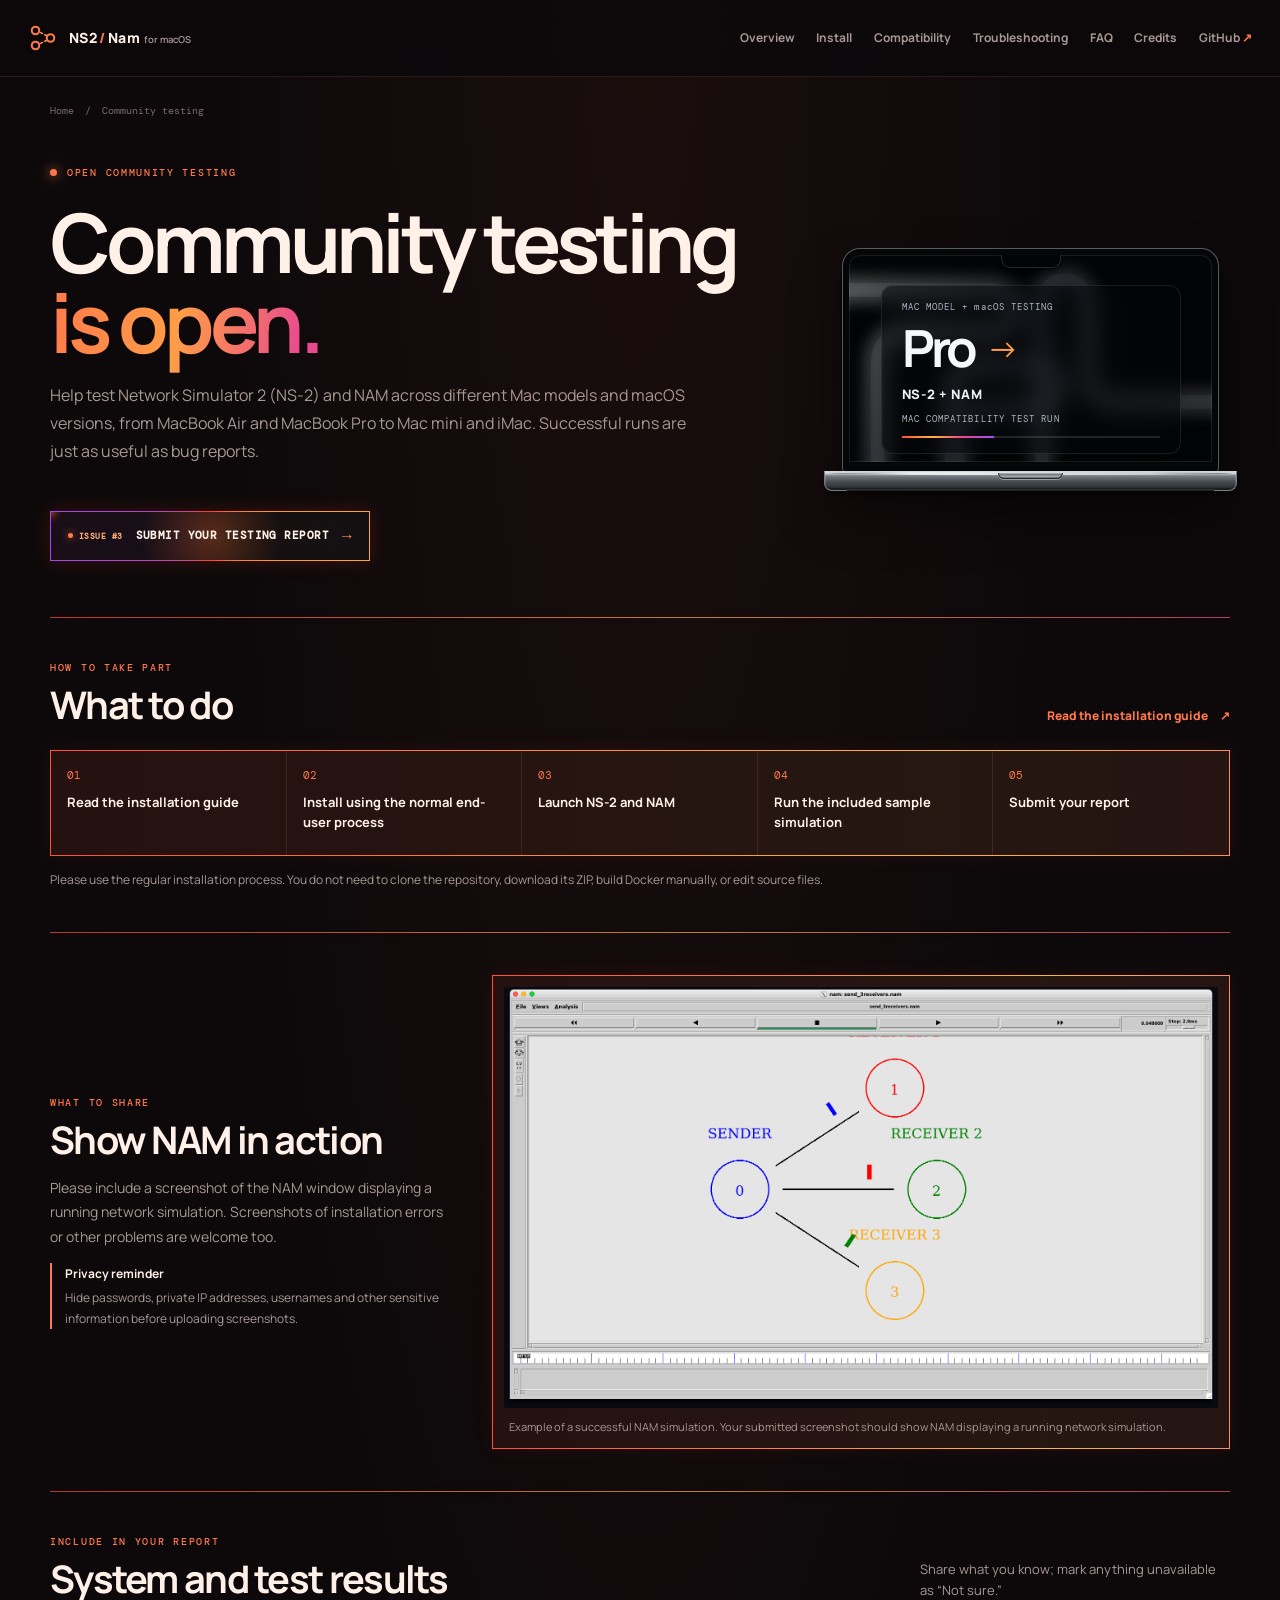
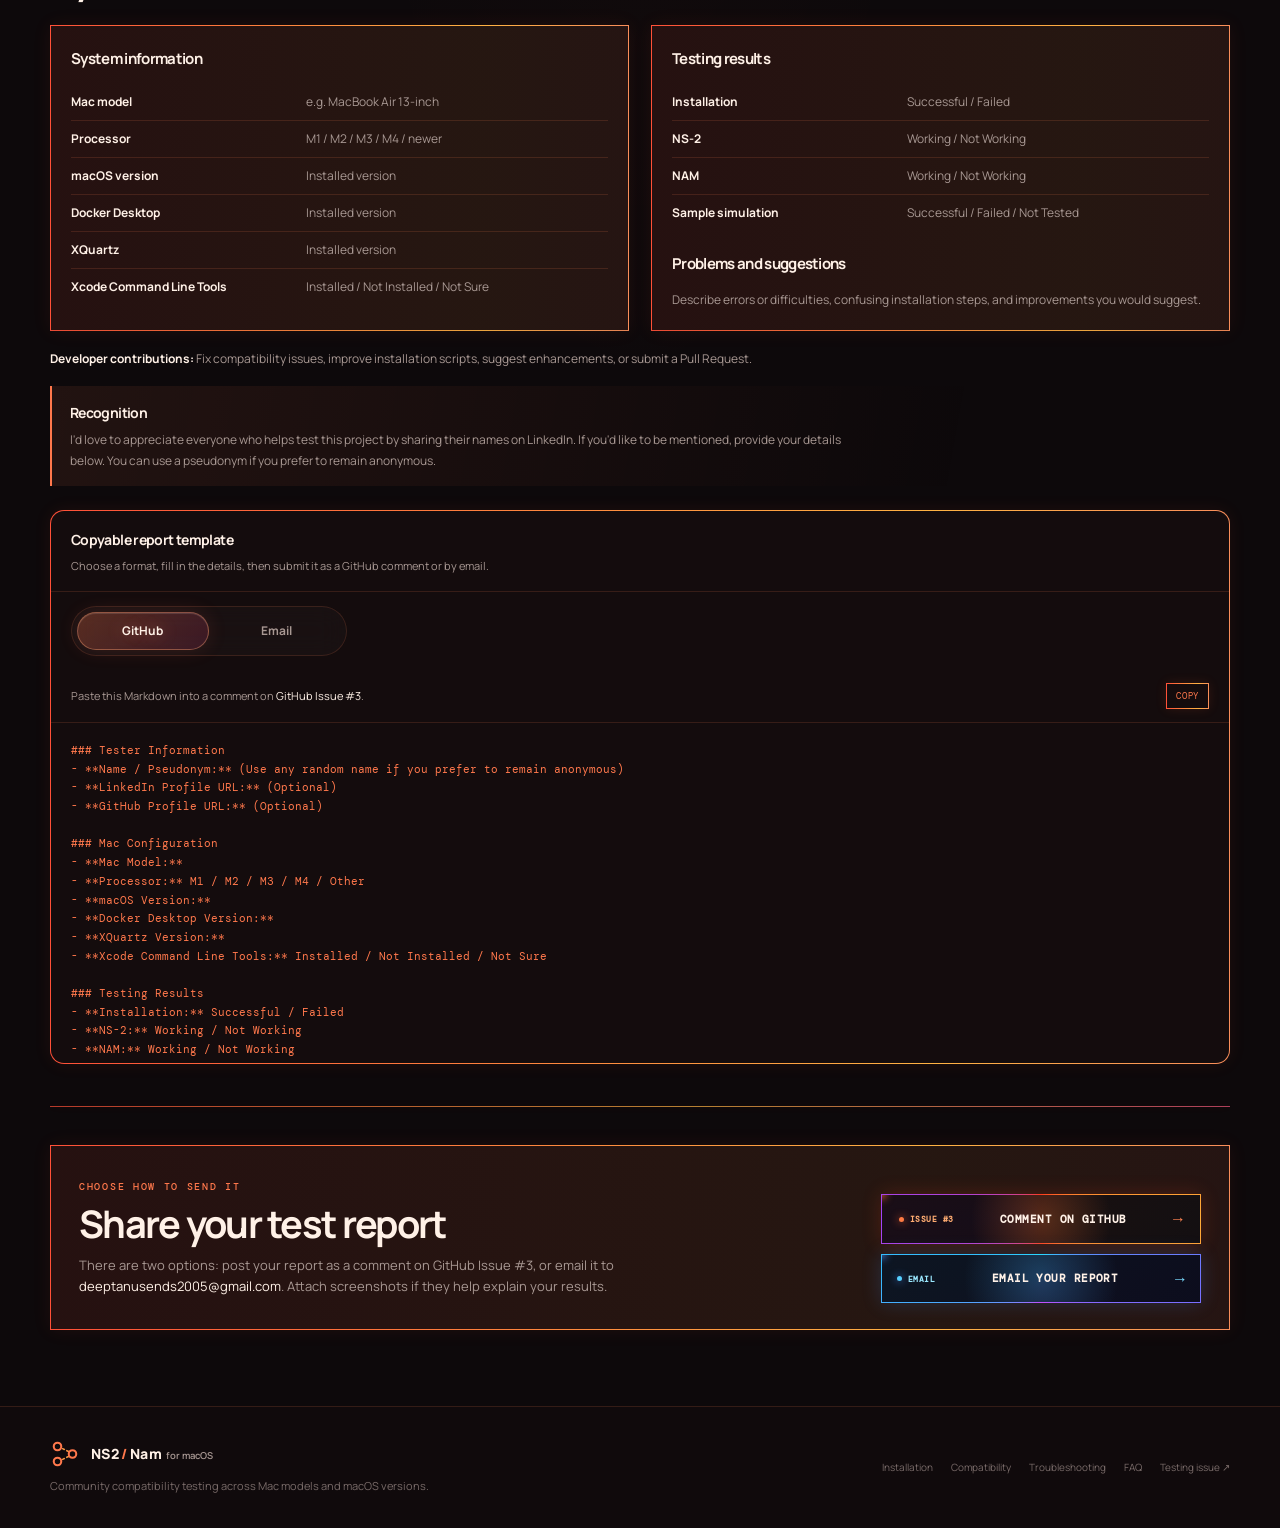
==== commit 450b7971: "Add Community Testing Notice" ====
--- a/website/community-testing/index.html
+++ b/website/community-testing/index.html
@@ -5,7 +5,7 @@
   <meta charset="utf-8">
   <meta name="viewport" content="width=device-width, initial-scale=1">
   <meta name="theme-color" content="#0d090b">
-  <meta name="description" content="Help test NS-2 and NAM on Apple Silicon Macs (M1, M2, M3, M4 and newer). Share compatibility results, report issues and contribute improvements.">
+  <meta name="description" content="Help test NS-2 and NAM across Apple Silicon Mac models and macOS versions. Share compatibility results, report issues and contribute improvements.">
   <meta name="robots" content="index,follow,max-image-preview:large">
   <link rel="canonical" href="https://deeptanu2005.github.io/NS2-Nam-MacOS/community-testing/">
   <link rel="icon" href="../favicon.svg" type="image/svg+xml">
@@ -13,24 +13,24 @@
   <link rel="preconnect" href="https://fonts.gstatic.com" crossorigin>
   <link href="https://fonts.googleapis.com/css2?family=DM+Mono:wght@400;500&family=Manrope:wght@400;500;600;700;800&display=swap" rel="stylesheet">
   <link rel="stylesheet" href="../css/network_window.css?v=20261029-seam-fix-v7">
-  <link rel="stylesheet" href="../css/common.css?v=20261029-header-glass-soft-v6">
+  <link rel="stylesheet" href="../css/common.css?v=20261102-header-blur-fade-v7">
   <link rel="stylesheet" href="../css/animation_engine.css?v=20261029-restructure-v1">
-  <link rel="stylesheet" href="community-entry.css?v=20261102-isolated-v1">
-  <link rel="stylesheet" href="community-testing.css?v=20261102-rainbow-loop-v24">
+  <link rel="stylesheet" href="community-entry.css?v=20261102-email-action-v2">
+  <link rel="stylesheet" href="community-testing.css?v=20261102-mobile-layout-v40">
   <meta property="og:type" content="website">
   <meta property="og:site_name" content="NS2-Nam for macOS">
-  <meta property="og:title" content="Community Testing: NS-2 &amp; NAM on Apple Silicon Macs">
-  <meta property="og:description" content="Help test NS-2 and NAM on Apple Silicon Macs (M1, M2, M3, M4 and newer). Share compatibility results, report issues and contribute improvements.">
+  <meta property="og:title" content="Community Testing: NS-2 &amp; NAM across Mac Models">
+  <meta property="og:description" content="Help test NS-2 and NAM across Apple Silicon Mac models and macOS versions. Share compatibility results, report issues and contribute improvements.">
   <meta property="og:url" content="https://deeptanu2005.github.io/NS2-Nam-MacOS/community-testing/">
   <meta property="og:image" content="https://deeptanu2005.github.io/NS2-Nam-MacOS/images/send_3receivers.png">
   <meta property="og:image:alt" content="NAM showing a network simulation with one sender and three receivers">
   <meta name="twitter:card" content="summary_large_image">
-  <meta name="twitter:title" content="Community Testing: NS-2 &amp; NAM on Apple Silicon Macs">
-  <meta name="twitter:description" content="Help test NS-2 and NAM on Apple Silicon Macs (M1, M2, M3, M4 and newer). Share compatibility results and report issues.">
+  <meta name="twitter:title" content="Community Testing: NS-2 &amp; NAM across Mac Models">
+  <meta name="twitter:description" content="Help test NS-2 and NAM across Apple Silicon Mac models and macOS versions. Share compatibility results and report issues.">
   <meta name="twitter:image" content="https://deeptanu2005.github.io/NS2-Nam-MacOS/images/send_3receivers.png">
   <meta name="twitter:image:alt" content="NAM showing a running network simulation">
-  <title>Community Testing: NS-2 &amp; NAM on Apple Silicon Macs</title>
-  <script type="application/ld+json">{"@context":"https://schema.org","@type":"WebPage","name":"Community Testing: NS-2 & NAM on Apple Silicon Macs","url":"https://deeptanu2005.github.io/NS2-Nam-MacOS/community-testing/","description":"Community compatibility testing for Network Simulator 2 and NAM on Apple Silicon Macs."}</script>
+  <title>Community Testing: NS-2 &amp; NAM across Mac Models</title>
+  <script type="application/ld+json">{"@context":"https://schema.org","@type":"WebPage","name":"Community Testing: NS-2 & NAM across Mac Models","url":"https://deeptanu2005.github.io/NS2-Nam-MacOS/community-testing/","description":"Community compatibility testing across Apple Silicon Mac models and macOS versions."}</script>
 </head>
 <body class="community-campaign-page">
   <div class="community-intro-loader" aria-hidden="true"><span class="entry-loader-orbit"><i></i><i></i><i></i></span><span class="entry-loader-copy"><b>Preparing the test lab</b><i>NS-2 · NAM · APPLE SILICON</i></span></div>
@@ -38,6 +38,7 @@
   <header class="site-header">
     <div class="nav-shell">
       <a class="brand" href="../" aria-label="NS2/Nam for macOS home"><svg class="brand-mark" aria-hidden="true" viewBox="0 0 32 32"><path class="brand-link" d="M9 8 23 15M9 24 23 17"/><circle class="brand-node" cx="8" cy="8" r="4"/><circle class="brand-node" cx="8" cy="24" r="4"/><circle class="brand-node" cx="24" cy="16" r="4"/></svg><span class="brand-wordmark">NS2<span class="brand-dash">/</span>Nam <span class="brand-platform">for macOS</span></span></a>
+      <button class="menu-toggle" type="button" aria-expanded="false" aria-controls="primary-nav" aria-label="Open navigation"><span></span><span></span></button>
       <nav class="primary-nav" id="primary-nav" aria-label="Main navigation"><a href="../">Overview</a><a href="../installation.html">Install</a><a href="../compatibility.html">Compatibility</a><a href="../troubleshooting.html">Troubleshooting</a><a href="../faq.html">FAQ</a><a href="../credits.html">Credits</a><a class="nav-github" href="https://github.com/Deeptanu2005/NS2-Nam-MacOS" target="_blank" rel="noopener noreferrer">GitHub <span aria-hidden="true">↗</span></a></nav>
     </div>
   </header>
@@ -45,7 +46,7 @@
     <nav class="breadcrumbs" aria-label="Breadcrumb"><a href="../">Home</a><span aria-hidden="true">/</span><span aria-current="page">Community testing</span></nav>
     <section class="community-hero" aria-labelledby="page-title">
       <div class="eyebrow"><span class="status-dot"></span> OPEN COMMUNITY TESTING</div>
-      <div class="community-hero-layout"><div><h1 id="page-title">Community testing<br><span class="gradient-text">is open.</span></h1><p>Help check Network Simulator 2 (NS-2) and NAM across Apple Silicon Macs and macOS versions. We welcome results from M1, M2, M3, M4 and newer processors. Successful runs are just as useful as bug reports.</p><a class="campaign-entry community-report-button" href="https://github.com/Deeptanu2005/NS2-Nam-MacOS/issues/3" target="_blank" rel="noopener noreferrer" aria-label="Submit your testing report on GitHub Issue 3"><span class="entry-open"><i></i> ISSUE #3</span><span>SUBMIT YOUR TESTING REPORT</span><span class="entry-arrow" aria-hidden="true">→</span><span class="entry-flash" aria-hidden="true"></span></a></div><div class="silicon-laptop" role="img" aria-label="MacBook screen cycling through M1, M2, M3, M4, and newer Apple Silicon compatibility testing"><div class="laptop-model"><div class="laptop-screen"><div class="laptop-screen-content"><span class="screen-kicker">COMMUNITY COMPATIBILITY TESTING</span><div class="screen-processor"><strong data-screen-processor>M1</strong><i aria-hidden="true">→</i></div><p>NS-2 + NAM</p><small>APPLE SILICON TEST RUN</small><div class="screen-progress" aria-hidden="true"><i></i></div></div><span class="screen-sweep" aria-hidden="true"></span></div><div class="laptop-base" aria-hidden="true"><span class="laptop-trackpad"></span></div></div></div></div>
+      <div class="community-hero-layout"><div><h1 id="page-title">Community testing<br><span class="gradient-text">is open.</span></h1><p>Help test Network Simulator 2 (NS-2) and NAM across different Mac models and macOS versions, from MacBook Air and MacBook Pro to Mac mini and iMac. Successful runs are just as useful as bug reports.</p><a class="campaign-entry community-report-button" href="https://github.com/Deeptanu2005/NS2-Nam-MacOS/issues/3" target="_blank" rel="noopener noreferrer" aria-label="Submit your testing report on GitHub Issue 3"><span class="entry-open"><i></i> ISSUE #3</span><span>SUBMIT YOUR TESTING REPORT</span><span class="entry-arrow" aria-hidden="true">→</span><span class="entry-flash" aria-hidden="true"></span></a></div><div class="silicon-laptop" role="img" aria-label="MacBook screen cycling through different Mac models for NS-2 and NAM compatibility testing"><div class="laptop-model"><div class="laptop-screen"><div class="laptop-screen-content"><span class="screen-kicker">MAC MODEL + macOS TESTING</span><div class="screen-device"><strong data-screen-device>Air</strong><i aria-hidden="true">→</i></div><p>NS-2 + NAM</p><small>MAC COMPATIBILITY TEST RUN</small><div class="screen-progress" aria-hidden="true"><i></i></div></div><span class="screen-sweep" aria-hidden="true"></span></div><div class="laptop-base" aria-hidden="true"><span class="laptop-trackpad"></span></div></div></div></div>
     </section>
 
     <section class="community-section process-section" aria-labelledby="process-title">
@@ -56,17 +57,32 @@
 
     <section class="community-section screenshot-section" aria-labelledby="screenshot-title">
       <div class="screenshot-copy"><p class="eyebrow">WHAT TO SHARE</p><h2 id="screenshot-title">Show NAM in action</h2><p>Please include a screenshot of the NAM window displaying a running network simulation. Screenshots of installation errors or other problems are welcome too.</p><p class="privacy-note"><strong>Privacy reminder</strong> Hide passwords, private IP addresses, usernames and other sensitive information before uploading screenshots.</p></div>
-      <figure class="nam-example"><img src="../images/send_3receivers.png" alt="Example of NAM displaying a running network simulation with one sender and three receivers" loading="lazy" width="3476" height="2046"><figcaption>Example of a successful NAM simulation. Your submitted screenshot should show NAM displaying a running network simulation.</figcaption></figure>
+      <figure class="nam-example"><img src="../images/send_3receivers.png" alt="Example of NAM displaying a running network simulation with one sender and three receivers" loading="lazy" decoding="async" width="3476" height="2046"><figcaption>Example of a successful NAM simulation. Your submitted screenshot should show NAM displaying a running network simulation.</figcaption></figure>
     </section>
 
     <section class="community-section report-section" aria-labelledby="report-title">
-      <div class="community-section-heading"><div><p class="eyebrow">INCLUDE IN YOUR COMMENT</p><h2 id="report-title">System and test results</h2></div><p>Share what you know; mark anything unavailable as “Not sure.”</p></div>
+      <div class="community-section-heading"><div><p class="eyebrow">INCLUDE IN YOUR REPORT</p><h2 id="report-title">System and test results</h2></div><p>Share what you know; mark anything unavailable as “Not sure.”</p></div>
       <div class="report-grid">
-        <div class="report-block"><h3>System information</h3><dl class="report-fields"><div><dt>Mac model</dt><dd>e.g. MacBook Air M2</dd></div><div><dt>Processor</dt><dd>M1 / M2 / M3 / M4 / newer</dd></div><div><dt>macOS version</dt><dd>Installed version</dd></div><div><dt>Docker Desktop</dt><dd>Installed version</dd></div><div><dt>XQuartz</dt><dd>Installed version</dd></div><div><dt>Xcode Command Line Tools</dt><dd>Installed / Not Installed / Not Sure</dd></div></dl></div>
+        <div class="report-block"><h3>System information</h3><dl class="report-fields"><div><dt>Mac model</dt><dd>e.g. MacBook Air 13-inch</dd></div><div><dt>Processor</dt><dd>M1 / M2 / M3 / M4 / newer</dd></div><div><dt>macOS version</dt><dd>Installed version</dd></div><div><dt>Docker Desktop</dt><dd>Installed version</dd></div><div><dt>XQuartz</dt><dd>Installed version</dd></div><div><dt>Xcode Command Line Tools</dt><dd>Installed / Not Installed / Not Sure</dd></div></dl></div>
         <div class="report-block"><h3>Testing results</h3><dl class="report-fields results-fields"><div><dt>Installation</dt><dd>Successful / Failed</dd></div><div><dt>NS-2</dt><dd>Working / Not Working</dd></div><div><dt>NAM</dt><dd>Working / Not Working</dd></div><div><dt>Sample simulation</dt><dd>Successful / Failed / Not Tested</dd></div></dl><h3 class="problems-title">Problems and suggestions</h3><p>Describe errors or difficulties, confusing installation steps, and improvements you would suggest.</p></div>
       </div>
       <p class="developer-note"><strong>Developer contributions:</strong> Fix compatibility issues, improve installation scripts, suggest enhancements, or submit a Pull Request.</p>
-      <div class="report-template"><div class="template-heading"><div><h3>Copyable report template</h3><p>Copy the template, fill in the details, and post it as a comment on GitHub Issue #3.</p></div><button class="copy-button" type="button" data-copy="### Mac Configuration&#10;- **Mac Model:**&#10;- **Processor:** M1 / M2 / M3 / M4 / Other&#10;- **macOS Version:**&#10;- **Docker Desktop Version:**&#10;- **XQuartz Version:**&#10;- **Xcode Command Line Tools:** Installed / Not Installed / Not Sure&#10;&#10;### Testing Results&#10;- **Installation:** Successful / Failed&#10;- **NS-2:** Working / Not Working&#10;- **NAM:** Working / Not Working&#10;- **Sample Simulation:** Successful / Failed / Not Tested&#10;&#10;### Problems Encountered&#10;Describe any errors or difficulties you faced.&#10;&#10;### Suggestions &amp; Improvements&#10;What could be improved? Did you encounter any confusing steps?&#10;&#10;### Additional Comments&#10;Any other feedback is welcome!">COPY TEMPLATE</button></div><pre><code>### Mac Configuration
+      <aside class="recognition-note" aria-labelledby="recognition-title"><h3 id="recognition-title">Recognition</h3><p>I'd love to appreciate everyone who helps test this project by sharing their names on LinkedIn. If you'd like to be mentioned, provide your details below. You can use a pseudonym if you prefer to remain anonymous.</p></aside>
+      <div class="report-template">
+        <div class="template-heading"><div><h3>Copyable report template</h3><p>Choose a format, fill in the details, then submit it as a GitHub comment or by email.</p></div></div>
+        <div class="template-tabs" role="tablist" aria-label="Report format">
+          <button class="template-tab" id="report-tab-github" type="button" role="tab" aria-selected="true" aria-controls="report-panel-github" tabindex="0" data-report-tab="github">GitHub</button>
+          <button class="template-tab" id="report-tab-email" type="button" role="tab" aria-selected="false" aria-controls="report-panel-email" tabindex="-1" data-report-tab="email">Email</button>
+        </div>
+        <div class="template-stage">
+        <section class="template-panel" id="report-panel-github" role="tabpanel" aria-labelledby="report-tab-github" data-report-panel="github">
+          <div class="template-panel-heading"><p>Paste this Markdown into a comment on <a href="https://github.com/Deeptanu2005/NS2-Nam-MacOS/issues/3" target="_blank" rel="noopener noreferrer">GitHub Issue #3</a>.</p><button class="copy-button" type="button" data-copy="### Tester Information&#10;- **Name / Pseudonym:** (Use any random name if you prefer to remain anonymous)&#10;- **LinkedIn Profile URL:** (Optional)&#10;- **GitHub Profile URL:** (Optional)&#10;&#10;### Mac Configuration&#10;- **Mac Model:**&#10;- **Processor:** M1 / M2 / M3 / M4 / Other&#10;- **macOS Version:**&#10;- **Docker Desktop Version:**&#10;- **XQuartz Version:**&#10;- **Xcode Command Line Tools:** Installed / Not Installed / Not Sure&#10;&#10;### Testing Results&#10;- **Installation:** Successful / Failed&#10;- **NS-2:** Working / Not Working&#10;- **NAM:** Working / Not Working&#10;- **Sample Simulation:** Successful / Failed / Not Tested&#10;&#10;### Problems Encountered&#10;Describe any errors or difficulties you faced.&#10;&#10;### Suggestions &amp; Improvements&#10;What could be improved? Did you encounter any confusing steps?&#10;&#10;### Additional Comments&#10;Any other feedback is welcome!">COPY</button></div>
+          <pre><code>### Tester Information
+- **Name / Pseudonym:** (Use any random name if you prefer to remain anonymous)
+- **LinkedIn Profile URL:** (Optional)
+- **GitHub Profile URL:** (Optional)
+
+### Mac Configuration
 - **Mac Model:**
 - **Processor:** M1 / M2 / M3 / M4 / Other
 - **macOS Version:**
@@ -87,12 +103,54 @@
 What could be improved? Did you encounter any confusing steps?
 
 ### Additional Comments
-Any other feedback is welcome!</code></pre></div>
+Any other feedback is welcome!</code></pre>
+        </section>
+        <section class="template-panel" id="report-panel-email" role="tabpanel" aria-labelledby="report-tab-email" data-report-panel="email" hidden>
+          <div class="email-details"><p><strong>To</strong><a href="mailto:deeptanusends2005@gmail.com">deeptanusends2005@gmail.com</a><button class="detail-copy" type="button" data-copy="deeptanusends2005@gmail.com" aria-label="Copy email address">COPY</button></p><p><strong>Subject</strong><span>NS-2 &amp; NAM Test Report — [Mac model / macOS version]</span><button class="detail-copy" type="button" data-copy="NS-2 &amp; NAM Test Report — [Mac model / macOS version]" aria-label="Copy email subject">COPY</button></p></div>
+          <div class="template-panel-heading"><p>Use the subject above and copy this email body.</p><button class="copy-button" type="button" data-copy="Hello,&#10;&#10;Here are my NS-2 and NAM testing results.&#10;&#10;TESTER INFORMATION&#10;Name / Pseudonym: (Use any random name if you prefer to remain anonymous)&#10;LinkedIn Profile URL: (Optional)&#10;GitHub Profile URL: (Optional)&#10;&#10;MAC CONFIGURATION&#10;Mac model:&#10;Processor: M1 / M2 / M3 / M4 / Other&#10;macOS version:&#10;Docker Desktop version:&#10;XQuartz version:&#10;Xcode Command Line Tools: Installed / Not Installed / Not Sure&#10;&#10;TESTING RESULTS&#10;Installation: Successful / Failed&#10;NS-2: Working / Not Working&#10;NAM: Working / Not Working&#10;Sample simulation: Successful / Failed / Not Tested&#10;&#10;PROBLEMS ENCOUNTERED&#10;Describe any errors or difficulties.&#10;&#10;SUGGESTIONS AND IMPROVEMENTS&#10;What could be improved? Were any steps confusing?&#10;&#10;ADDITIONAL COMMENTS&#10;Any other feedback.&#10;&#10;I have attached any relevant screenshots.&#10;&#10;Thanks!">COPY BODY</button></div>
+          <pre><code>Hello,
+
+Here are my NS-2 and NAM testing results.
+
+TESTER INFORMATION
+Name / Pseudonym: (Use any random name if you prefer to remain anonymous)
+LinkedIn Profile URL: (Optional)
+GitHub Profile URL: (Optional)
+
+MAC CONFIGURATION
+Mac model:
+Processor: M1 / M2 / M3 / M4 / Other
+macOS version:
+Docker Desktop version:
+XQuartz version:
+Xcode Command Line Tools: Installed / Not Installed / Not Sure
+
+TESTING RESULTS
+Installation: Successful / Failed
+NS-2: Working / Not Working
+NAM: Working / Not Working
+Sample simulation: Successful / Failed / Not Tested
+
+PROBLEMS ENCOUNTERED
+Describe any errors or difficulties.
+
+SUGGESTIONS AND IMPROVEMENTS
+What could be improved? Were any steps confusing?
+
+ADDITIONAL COMMENTS
+Any other feedback.
+
+I have attached any relevant screenshots.
+
+Thanks!</code></pre>
+        </section>
+        </div>
+      </div>
     </section>
 
-    <section class="community-submit" aria-labelledby="submit-title"><div><p class="eyebrow">ONE PLACE FOR EVERY REPORT</p><h2 id="submit-title">Share your results on GitHub</h2><p>Post testing reports, screenshots, errors and suggestions as a comment on Community Testing issue #3.</p></div><div class="submit-actions"><a class="campaign-entry community-report-button" href="https://github.com/Deeptanu2005/NS2-Nam-MacOS/issues/3" target="_blank" rel="noopener noreferrer" aria-label="Submit your testing report on GitHub Issue 3"><span class="entry-open"><i></i> ISSUE #3</span><span>SUBMIT YOUR TESTING REPORT</span><span class="entry-arrow" aria-hidden="true">→</span><span class="entry-flash" aria-hidden="true"></span></a></div></section>
+    <section class="community-submit" aria-labelledby="submit-title"><div><p class="eyebrow">CHOOSE HOW TO SEND IT</p><h2 id="submit-title">Share your test report</h2><p>There are two options: post your report as a comment on GitHub Issue #3, or email it to <a href="mailto:deeptanusends2005@gmail.com">deeptanusends2005@gmail.com</a>. Attach screenshots if they help explain your results.</p></div><div class="submit-actions"><a class="campaign-entry community-report-button" href="https://github.com/Deeptanu2005/NS2-Nam-MacOS/issues/3" target="_blank" rel="noopener noreferrer" aria-label="Submit your testing report on GitHub Issue 3"><span class="entry-open"><i></i> ISSUE #3</span><span>COMMENT ON GITHUB</span><span class="entry-arrow" aria-hidden="true">→</span><span class="entry-flash" aria-hidden="true"></span></a><a class="campaign-entry email-entry" href="mailto:deeptanusends2005@gmail.com?subject=NS-2%20%26%20NAM%20Test%20Report%20%E2%80%94%20%5BMac%20model%20%2F%20macOS%20version%5D" aria-label="Email your testing report to deeptanusends2005@gmail.com"><span class="entry-open"><i></i> EMAIL</span><span>EMAIL YOUR REPORT</span><span class="entry-arrow" aria-hidden="true">→</span><span class="entry-flash" aria-hidden="true"></span></a></div></section>
   </main>
-  <footer class="site-footer"><div class="footer-main wrap"><a class="brand" href="../" aria-label="NS2/Nam for macOS home"><svg class="brand-mark" aria-hidden="true" viewBox="0 0 32 32"><path class="brand-link" d="M9 8 23 15M9 24 23 17"/><circle class="brand-node" cx="8" cy="8" r="4"/><circle class="brand-node" cx="8" cy="24" r="4"/><circle class="brand-node" cx="24" cy="16" r="4"/></svg><span class="brand-wordmark">NS2<span class="brand-dash">/</span>Nam <span class="brand-platform">for macOS</span></span></a><p>Community compatibility testing for NS-2 and NAM on Apple Silicon.</p><div class="footer-links"><a href="../installation.html">Installation</a><a href="../compatibility.html">Compatibility</a><a href="../troubleshooting.html">Troubleshooting</a><a href="../faq.html">FAQ</a><a href="https://github.com/Deeptanu2005/NS2-Nam-MacOS/issues/3" target="_blank" rel="noopener noreferrer">Testing issue ↗</a></div></div></footer>
-  <script src="community-entry.js?v=20261102-isolated-v1" defer></script>
+  <footer class="site-footer"><div class="footer-main wrap"><a class="brand" href="../" aria-label="NS2/Nam for macOS home"><svg class="brand-mark" aria-hidden="true" viewBox="0 0 32 32"><path class="brand-link" d="M9 8 23 15M9 24 23 17"/><circle class="brand-node" cx="8" cy="8" r="4"/><circle class="brand-node" cx="8" cy="24" r="4"/><circle class="brand-node" cx="24" cy="16" r="4"/></svg><span class="brand-wordmark">NS2<span class="brand-dash">/</span>Nam <span class="brand-platform">for macOS</span></span></a><p>Community compatibility testing across Mac models and macOS versions.</p><div class="footer-links"><a href="../installation.html">Installation</a><a href="../compatibility.html">Compatibility</a><a href="../troubleshooting.html">Troubleshooting</a><a href="../faq.html">FAQ</a><a href="https://github.com/Deeptanu2005/NS2-Nam-MacOS/issues/3" target="_blank" rel="noopener noreferrer">Testing issue ↗</a></div></div></footer>
+  <script src="community-entry.js?v=20261102-device-testing-copy-v11" defer></script>
 </body>
 </html>
--- a/website/css/common.css
+++ b/website/css/common.css
@@ -122,10 +122,12 @@
 .scroll-meter { position: fixed; inset: 0 0 auto; z-index: 100; height: 2px; pointer-events: none; }
 .scroll-meter span { display: block; width: 0; height: 100%; background: linear-gradient(90deg, var(--cyan), var(--blue), var(--violet)); box-shadow: 0 0 12px var(--cyan); }
 .site-header { --nav-edge-height: 76px; position: sticky; top: 0; z-index: 50; margin-top: 0; border-bottom: 1px solid var(--line); background: color-mix(in srgb, var(--bg) 83%, transparent); -webkit-backdrop-filter: blur(20px); backdrop-filter: blur(20px); transition: top .7s cubic-bezier(.2,.8,.2,1), border-color .5s ease, background .5s ease, backdrop-filter .5s ease; }
+.site-header::after { position: absolute; z-index: 0; inset: -22px 0 18px; background: radial-gradient(ellipse at 50% 0%, color-mix(in srgb, var(--cyan) 7%, transparent), transparent 72%), linear-gradient(to bottom, color-mix(in srgb, var(--bg) 24%, transparent) 0%, color-mix(in srgb, var(--bg) 20%, transparent) 48%, color-mix(in srgb, var(--bg) 10%, transparent) 78%, transparent 100%); -webkit-backdrop-filter: blur(8px) saturate(1.12); backdrop-filter: blur(8px) saturate(1.12); -webkit-mask-image: linear-gradient(to bottom, #000 0%, #000 52%, rgba(0,0,0,.88) 62%, rgba(0,0,0,.68) 74%, rgba(0,0,0,.42) 86%, rgba(0,0,0,.16) 96%, transparent 100%); mask-image: linear-gradient(to bottom, #000 0%, #000 52%, rgba(0,0,0,.88) 62%, rgba(0,0,0,.68) 74%, rgba(0,0,0,.42) 86%, rgba(0,0,0,.16) 96%, transparent 100%); content: ""; opacity: 0; pointer-events: none; transition: opacity .42s ease; }
+.site-header > .nav-shell { position: relative; z-index: 1; }
 html.options-overlay-open .site-header:not(.is-floating) { background: color-mix(in srgb, var(--bg) 96%, transparent); -webkit-backdrop-filter: none; backdrop-filter: none; }
 .nav-shell { width: min(1320px, calc(100% - 56px)); height: 76px; margin: auto; display: flex; align-items: center; gap: 34px; transition: width .65s cubic-bezier(.2,.8,.2,1), height .55s cubic-bezier(.2,.8,.2,1), margin .55s cubic-bezier(.2,.8,.2,1), padding .55s cubic-bezier(.2,.8,.2,1), border-radius .65s cubic-bezier(.2,.8,.2,1), border-color .45s, background .45s, box-shadow .55s; }
 .site-header.is-floating { --nav-edge-height: 58px; --nav-blur-bottom-gap: 18px; --nav-glass-fill: color-mix(in srgb, var(--bg) 83%, transparent); --nav-glass-blur: blur(20px); --nav-glass-depth: 0 14px 38px rgba(0, 0, 0, .24), 0 3px 10px rgba(0, 0, 0, .12), inset 0 1px 0 color-mix(in srgb, white 8%, transparent); height: 76px; top: 16px; margin-top: 0; border-color: transparent; background: transparent; -webkit-backdrop-filter: none; backdrop-filter: none; }
-.site-header.is-floating::after { position: absolute; z-index: 0; inset: -22px 0 var(--nav-blur-bottom-gap); background: radial-gradient(ellipse at 50% 0%, color-mix(in srgb, var(--cyan) 7%, transparent), transparent 72%), linear-gradient(to bottom, color-mix(in srgb, var(--bg) 24%, transparent) 0%, color-mix(in srgb, var(--bg) 20%, transparent) 48%, color-mix(in srgb, var(--bg) 10%, transparent) 78%, transparent 100%); -webkit-backdrop-filter: blur(8px) saturate(1.12); backdrop-filter: blur(8px) saturate(1.12); -webkit-mask-image: linear-gradient(to bottom, #000 0%, #000 52%, rgba(0,0,0,.88) 62%, rgba(0,0,0,.68) 74%, rgba(0,0,0,.42) 86%, rgba(0,0,0,.16) 96%, transparent 100%); mask-image: linear-gradient(to bottom, #000 0%, #000 52%, rgba(0,0,0,.88) 62%, rgba(0,0,0,.68) 74%, rgba(0,0,0,.42) 86%, rgba(0,0,0,.16) 96%, transparent 100%); content: ""; pointer-events: none; }
+.site-header.is-floating::after { inset: -22px 0 var(--nav-blur-bottom-gap); opacity: 1; }
 .site-header.is-floating .nav-shell { position: relative; z-index: 1; width: min(1140px, calc(100% - 184px)); height: 58px; margin: 0 0 0 max(24px, calc((100% - 1276px) / 2)); padding-inline: 20px; border: 0; border-radius: 999px; background: transparent; box-shadow: none; transition: width .65s cubic-bezier(.2,.8,.2,1), height .55s cubic-bezier(.2,.8,.2,1), margin .55s cubic-bezier(.2,.8,.2,1), padding .55s cubic-bezier(.2,.8,.2,1), border-radius .65s cubic-bezier(.2,.8,.2,1);  }
 .site-header.is-floating .nav-shell::before { position: absolute; z-index: 0; inset: 0; border: 1px solid var(--line-strong); border-radius: inherit; background: var(--nav-glass-fill); -webkit-backdrop-filter: blur(20px); backdrop-filter: blur(20px); box-shadow: var(--nav-glass-depth); content: ""; pointer-events: none; }
 .site-header.is-floating .nav-shell > * { z-index: 1; }
@@ -532,6 +534,7 @@
 .feature-grid .reveal:nth-child(2) { transition-delay: .12s; }
 .feature-grid .reveal:nth-child(3) { transition-delay: .24s; }
 @media (prefers-reduced-motion: reduce) {
+  .site-header::after { transition: none !important; }
   *, *::before, *::after { scroll-behavior: auto !important;   transition-duration: .01ms !important; }
   .reveal { opacity: 1; transform: none; }
 }
--- a/website/community-testing/community-entry.css
+++ b/website/community-testing/community-entry.css
@@ -1,4 +1,12 @@
 .campaign-entry{--entry-x:50%;--entry-y:50%;position:relative;isolation:isolate;display:inline-flex;align-items:center;gap:13px;min-height:49px;margin-top:17px;padding:0 15px;border:1px solid transparent;overflow:hidden;color:#fff1e7;text-decoration:none;background:linear-gradient(110deg,rgba(20,12,14,.96),rgba(10,9,16,.96)) padding-box,conic-gradient(from var(--entry-angle,0deg),#ff3c1d,#ffad38,#ff4623,#a044ff,#ff3c1d) border-box;box-shadow:0 0 20px rgba(255,70,29,.18);font:700 11px/1 "DM Mono",monospace;letter-spacing:.04em;transition:transform .3s cubic-bezier(.2,.9,.25,1.2),box-shadow .3s}.campaign-entry:before{content:"";position:absolute;z-index:-1;inset:0;background:radial-gradient(100px circle at var(--entry-x) var(--entry-y),rgba(255,118,51,.4),transparent 70%);opacity:.7}.campaign-entry:after{content:"";position:absolute;z-index:2;left:0;top:0;width:3px;height:3px;border-radius:50%;background:#ffce8c;box-shadow:0 0 9px 3px #ff6c34;offset-path:inset(0 round 0);animation:entry-ember 3s linear infinite;pointer-events:none}.campaign-entry:hover{transform:translate(var(--entry-mx,0),var(--entry-my,-3px));box-shadow:0 0 28px rgba(255,70,29,.32),0 0 44px rgba(143,71,255,.15)}.campaign-entry:active,.campaign-entry.is-compressing{transform:scale(.96)}.campaign-entry .entry-open{display:inline-flex;align-items:center;gap:6px;color:#ffad72;font-size:8px}.campaign-entry .entry-open i{width:5px;height:5px;border-radius:50%;background:#ff7b43;box-shadow:0 0 8px #ff622e;animation:entry-blink 1.6s infinite}.campaign-entry .entry-arrow{color:#ff8352;font-size:16px;transition:transform .2s}.campaign-entry:hover .entry-arrow{transform:translateX(4px)}.campaign-entry .entry-flash{position:absolute;z-index:3;left:var(--entry-x);top:var(--entry-y);width:0;height:0;border-radius:50%;background:rgba(255,175,113,.6);transform:translate(-50%,-50%);pointer-events:none}.campaign-entry.is-compressing .entry-flash{animation:entry-flash .55s ease-out}@keyframes entry-blink{50%{opacity:.4}}@keyframes entry-flash{to{width:380px;height:380px;opacity:0}}@keyframes entry-ember{to{offset-distance:100%}}@media(prefers-reduced-motion:reduce){.campaign-entry,.campaign-entry:after,.campaign-entry .entry-open i{animation:none!important;transition:none!important}}
+.campaign-entry.email-entry{background:linear-gradient(110deg,rgba(12,16,27,.97),rgba(9,10,22,.97)) padding-box,conic-gradient(from var(--entry-angle,0deg),#28d9ff,#7272ff,#c44dff,#36baff,#28d9ff) border-box;box-shadow:0 0 20px rgba(64,146,255,.2)}
+.campaign-entry.email-entry:before{background:radial-gradient(110px circle at var(--entry-x) var(--entry-y),rgba(70,170,255,.42),transparent 70%)}
+.campaign-entry.email-entry:after{background:#a7eaff;box-shadow:0 0 9px 3px #4c92ff}
+.campaign-entry.email-entry:hover{box-shadow:0 0 28px rgba(62,164,255,.34),0 0 44px rgba(151,70,255,.2)}
+.campaign-entry.email-entry .entry-open{color:#9be8ff}
+.campaign-entry.email-entry .entry-open i{background:#55cfff;box-shadow:0 0 8px #4c92ff}
+.campaign-entry.email-entry .entry-arrow{color:#7bdcff}
+.campaign-entry.email-entry .entry-flash{background:rgba(125,211,255,.62)}
 
 @property --entry-angle{syntax:"<angle>";inherits:false;initial-value:0deg}.campaign-entry{animation:entry-rotate 6s linear infinite}.campaign-entry:hover{animation-duration:2s}@keyframes entry-rotate{to{--entry-angle:360deg}}
 html[data-theme="light"]:not(.community-campaign-page) .campaign-entry{border-color:transparent;background:linear-gradient(110deg,rgba(20,12,14,.98),rgba(10,9,16,.98)) padding-box,conic-gradient(from var(--entry-angle,0deg),#ff3c1d,#ffad38,#ff4623,#a044ff,#ff3c1d) border-box;color:#fff1e7;box-shadow:0 0 24px rgba(255,70,29,.24),0 12px 30px rgba(82,36,38,.13)}html[data-theme="light"]:not(.community-campaign-page) .campaign-entry:hover{box-shadow:0 0 34px rgba(255,70,29,.34),0 0 48px rgba(143,71,255,.2),0 12px 32px rgba(82,36,38,.16)}
--- a/website/community-testing/community-testing.css
+++ b/website/community-testing/community-testing.css
@@ -37,10 +37,10 @@
 .laptop-screen::before { position: absolute; z-index: 3; top: 0; left: 50%; width: 58px; height: 12px; border: 1px solid #24282c; border-top: 0; border-radius: 0 0 9px 9px; background: #020304; box-shadow: 0 2px 5px rgba(0,0,0,.72); content: ""; transform: translateX(-50%); }
 .laptop-screen-content { position: relative; z-index: 1; width: min(100%, 300px); display: grid; gap: 8px; padding: 15px 20px; border: 1px solid rgba(255,255,255,.09); border-radius: 12px; background: rgba(4,7,11,.54); box-shadow: 0 12px 28px rgba(0,0,0,.2); backdrop-filter: blur(8px); }
 .screen-kicker, .laptop-screen-content small { color: #adb7c3; font: 9px var(--mono); letter-spacing: .12em; }
-.screen-processor { display: flex; align-items: center; gap: 12px; min-height: 1.15em; overflow: hidden; }
-.screen-processor strong { display: inline-block; color: #f5f7fa; font-size: clamp(36px, 4vw, 53px); line-height: 1.05; letter-spacing: -.07em; white-space: nowrap; transition: opacity .28s, transform .42s cubic-bezier(.2,.8,.2,1); }
-.screen-processor strong.is-changing { opacity: 0; transform: translateY(-18px); }
-.screen-processor i { color: var(--blue); font-size: 32px; font-style: normal; }
+.screen-device { display: flex; align-items: center; gap: 12px; min-height: 1.15em; overflow: hidden; }
+.screen-device strong { display: inline-block; color: #f5f7fa; font-size: clamp(36px, 4vw, 53px); line-height: 1.05; letter-spacing: -.07em; white-space: nowrap; transition: opacity .28s, transform .42s cubic-bezier(.2,.8,.2,1); }
+.screen-device strong.is-changing { opacity: 0; transform: translateY(-18px); }
+.screen-device i { color: var(--blue); font-size: 32px; font-style: normal; }
 .laptop-screen-content p { margin: 0; color: #edf1f5; font-size: 13px; font-weight: 800; letter-spacing: .06em; }
 .screen-progress { height: 2px; margin-top: 3px; overflow: hidden; background: rgba(255,255,255,.12); }
 .screen-progress i { display: block; width: 36%; height: 100%; background: linear-gradient(90deg, #ff5038, #ffb343, #f04488, #a04dff); box-shadow: 0 0 12px rgba(255,110,73,.8); animation: screen-progress 4s cubic-bezier(.55,.05,.45,.95) infinite; }
@@ -81,27 +81,54 @@
 .report-block > p { margin: 0; color: var(--muted); font-size: 12px; line-height: 1.65; }
 .developer-note { margin: 18px 0 0; color: var(--muted); font-size: 12px; line-height: 1.65; }
 .developer-note strong { color: var(--ink); }
-.report-template { margin-top: 24px; overflow: hidden; border: 1px solid var(--line-strong); border-radius: 0; background: var(--panel-solid); }
+.recognition-note { margin: 18px 0 0; padding: 15px 18px; border-left: 2px solid var(--cyan); background: linear-gradient(100deg, rgba(255,120,76,.09), transparent 78%); }
+.recognition-note h3 { margin: 0 0 5px; color: var(--ink); font-size: 14px; }
+.recognition-note p { max-width: 780px; margin: 0; color: var(--muted); font-size: 12px; line-height: 1.7; }
+.report-template { margin-top: 24px; overflow: hidden; border: 1px solid var(--line-strong); border-radius: 14px; background: radial-gradient(ellipse at 12% 0%, rgba(255,120,76,.08), transparent 38%), var(--panel-solid); }
 .template-heading { display: flex; align-items: center; justify-content: space-between; gap: 18px; padding: 17px 20px; border-bottom: 1px solid var(--line); }
 .template-heading h3 { margin: 0 0 5px; font-size: 14px; }
 .template-heading p { margin: 0; color: var(--muted); font-size: 11px; line-height: 1.55; }
 .template-heading .copy-button { flex: none; }
+.template-tabs { position: relative; display: grid; grid-template-columns: repeat(2, minmax(105px, 130px)); gap: 4px; width: max-content; margin: 14px 20px; padding: 5px; border: 1px solid var(--line); border-radius: 999px; background: rgba(255,255,255,.025); -webkit-backdrop-filter: blur(14px); backdrop-filter: blur(14px); }
+.template-tabs::before { position: absolute; z-index: 0; top: 5px; bottom: 5px; left: 5px; width: calc((100% - 10px - 4px) / 2); transform: translateX(calc(var(--selected-index, 0) * (100% + 4px))); border: 1px solid rgba(255,160,116,.4); border-radius: 999px; background: linear-gradient(135deg, rgba(255,120,76,.28), rgba(233,73,141,.16)); box-shadow: 0 0 20px rgba(255,100,75,.14), inset 0 1px rgba(255,255,255,.12); content: ""; transition: transform .48s cubic-bezier(.2,.9,.2,1); }
+.template-tab { position: relative; z-index: 1; padding: 9px 15px; border: 0; border-radius: 999px; background: transparent; color: var(--muted); font: inherit; font-size: 12px; font-weight: 700; cursor: pointer; transition: color .3s, text-shadow .3s; }
+.template-tab[aria-selected="true"] { color: var(--ink); text-shadow: 0 0 16px rgba(255,160,116,.45); }
+.template-tab:focus-visible { outline: 2px solid #ffbd83; outline-offset: -2px; }
+.template-panel[hidden] { display: none; }
+.template-stage { position: relative; display: grid; grid-template-rows: minmax(0, 1fr); overflow: clip; contain: layout paint; transition: height .36s cubic-bezier(.2,.75,.25,1); }
+.template-panel { grid-area: 1 / 1; min-width: 0; opacity: 1; transform: translateY(0) scale(1); transition: opacity .24s ease, transform .3s cubic-bezier(.2,.8,.2,1); }
+.template-panel.is-entering { opacity: 0; transform: translateY(8px) scale(.995); }
+.template-panel.is-leaving { opacity: 0; transform: translateY(-5px) scale(.997); pointer-events: none; }
+.template-panel-heading { display: flex; align-items: center; justify-content: space-between; gap: 16px; padding: 13px 20px; border-bottom: 1px solid var(--line); }
+.template-panel-heading p { margin: 0; color: var(--muted); font-size: 11px; line-height: 1.55; }
+.template-panel-heading a, .email-details a, .community-submit a:not(.button):not(.campaign-entry) { color: var(--ink); text-decoration-color: var(--cyan); text-underline-offset: 3px; }
+.email-details { display: grid; gap: 8px; padding: 14px 20px; border-bottom: 1px solid var(--line); }
+.email-details p { display: grid; grid-template-columns: 70px minmax(0, 1fr) auto; align-items: center; gap: 12px; margin: 0; padding: 10px 12px; border: 1px solid rgba(255,130,79,.12); border-radius: 8px; background: linear-gradient(100deg, rgba(255,120,76,.055), rgba(255,255,255,.018)); font-size: 12px; line-height: 1.6; }
+.email-details strong { color: var(--ink); }
+.email-details span, .email-details a { color: var(--muted); overflow-wrap: anywhere; }
+.detail-copy { padding: 6px 9px; border: 1px solid var(--line-strong); border-radius: 6px; background: rgba(255,120,76,.07); color: var(--ink); font: 9px var(--mono); letter-spacing: .08em; cursor: pointer; transition: background .2s, border-color .2s, transform .2s; }
+.detail-copy:hover, .detail-copy.is-copied { transform: translateY(-1px); border-color: var(--cyan); background: rgba(255,120,76,.16); }
 .report-template .copy-button { border-radius: 0; }
 .report-template pre { max-height: 340px; margin: 0; padding: 18px 20px; overflow: auto; color: var(--code-ink); font: 11px/1.7 var(--mono); white-space: pre; }
 .report-template code { font: inherit; }
 .community-submit { display: flex; align-items: center; justify-content: space-between; gap: 34px; margin-top: 38px; padding: 26px 28px; border: 1px solid var(--line-strong); border-radius: 0; background: var(--panel); }
 .community-submit > div:first-child { max-width: 570px; }
 .community-submit > div:first-child > p:last-child { margin: 9px 0 0; color: var(--muted); font-size: 13px; line-height: 1.6; }
-.submit-actions { display: grid; justify-items: start; gap: 10px; flex: none; }
+.submit-actions { display: grid; justify-items: start; gap: 10px; flex: none; width: min(100%, 320px); }
+.community-submit .campaign-entry { box-sizing: border-box; width: 100%; justify-content: space-between; margin: 0; }
 .community-page .button { min-height: 46px; }
 .community-page .community-report-button { margin-top: 22px; min-height: 50px; padding-inline: 17px; }
 .community-page .community-report-button:focus-visible { outline: 2px solid #ffbd83; outline-offset: 4px; }
+.community-hover-card { position: relative; isolation: isolate; transform-style: preserve-3d; transition: transform .34s cubic-bezier(.2,.8,.2,1), box-shadow .3s ease; }
+.community-hover-card::after { position: absolute; z-index: 0; inset: -1px; content: ""; opacity: var(--glow-active, 0); background: radial-gradient(360px circle at var(--pointer-x, 50%) var(--pointer-y, 50%), rgba(255,120,76,.2), transparent 68%), radial-gradient(440px circle at var(--pointer-x, 50%) var(--pointer-y, 50%), rgba(233,73,141,.1), transparent 76%); pointer-events: none; transition: opacity .3s ease; }
+.community-hover-card > * { position: relative; z-index: 1; }
+.community-hover-card:hover { transform: translateY(-4px) perspective(900px) rotateX(var(--tilt-x, 0deg)) rotateY(var(--tilt-y, 0deg)); box-shadow: 0 18px 42px rgba(255,89,57,.14), 0 5px 18px rgba(233,73,141,.1); }
+.community-hover-card-static:hover { transform: translateY(-4px); }
+html.animations-off .community-hover-card::after { opacity: 0 !important; }
 .community-campaign-page .nav-shell { gap: 24px; }
 .community-campaign-page .primary-nav { flex: 0 1 auto; justify-content: flex-end; gap: clamp(14px, 1.7vw, 28px); min-width: 0; margin-left: auto; }
 .community-campaign-page .primary-nav a { white-space: nowrap; }
 .community-campaign-page .site-header.is-floating .nav-shell { width: min(1320px, calc(100% - 56px)); margin: 0 auto; padding-inline: 20px; }
-.community-campaign-page .site-header.is-floating::after { inset: -220px 0 67px; background: radial-gradient(ellipse at 50% 100%, rgba(160,68,255,.1), transparent 72%), linear-gradient(to bottom, rgba(13,9,11,.28) 0%, rgba(13,9,11,.46) 100%); -webkit-backdrop-filter: blur(38px) saturate(1.2); backdrop-filter: blur(38px) saturate(1.2); -webkit-mask-image: linear-gradient(to bottom, rgba(0,0,0,.78) 0%, rgba(0,0,0,.92) 60%, #000 100%); mask-image: linear-gradient(to bottom, rgba(0,0,0,.78) 0%, rgba(0,0,0,.92) 60%, #000 100%); }
-.community-campaign-page .site-header.is-floating .nav-shell::before { -webkit-backdrop-filter: blur(10px); backdrop-filter: blur(10px); }
 .community-campaign-page .site-header.is-floating .nav-shell::before { border-color: transparent; background: linear-gradient(var(--nav-glass-fill), var(--nav-glass-fill)) padding-box, linear-gradient(90deg, #ff5038, #ffb343, #f04488, #a04dff, #ff5038) border-box; background-size: 100% 100%, 300% 100%; animation: community-rainbow-sweep 7s linear infinite, community-panel-glow 5s ease-in-out infinite alternate; }
 .community-campaign-page .site-header.is-floating .nav-shell::before { background-position: 0 0, 0% 50%; }
 .community-hero, .community-section { position: relative; border-bottom-color: transparent; }
@@ -129,14 +156,27 @@
 .community-campaign-page .community-scroll-reveal { opacity: 0; transform: perspective(1100px) translate3d(0,28px,0) rotateX(5deg) rotateY(-1deg) scale(.985); filter: blur(9px); transition: opacity .7s ease,transform .82s cubic-bezier(.16,1,.3,1),filter .7s ease; transition-delay: var(--community-reveal-delay,0ms); will-change: opacity,transform,filter; }
 .community-campaign-page .community-scroll-reveal.is-visible { opacity: 1; transform: none; filter: none; will-change: auto; }
 @media (max-width: 760px) {
-  .community-campaign-page .nav-shell { height: auto; min-height: 66px; flex-wrap: wrap; align-content: center; row-gap: 4px; padding-block: 8px; }
-  .community-campaign-page .site-header.is-floating::after { inset: -160px 0 58px; }
-  .community-campaign-page .site-header.is-floating .nav-shell { width: min(100% - 36px, 600px); height: auto; margin: 0 auto; padding-inline: 12px; }
-  .community-campaign-page .primary-nav { display: flex; position: static; order: 3; flex: 0 0 100%; width: 100%; justify-content: flex-start; gap: 18px; margin: 0; padding: 7px 0 3px; overflow-x: auto; overscroll-behavior-x: contain; border: 0; background: transparent; box-shadow: none; scrollbar-width: none; }
-  .community-campaign-page .primary-nav::-webkit-scrollbar { display: none; }
-  .community-campaign-page .primary-nav a { flex: none; padding: 4px 0; border: 0; white-space: nowrap; }
+  .community-campaign-page .nav-shell { height: 66px; min-height: 66px; flex-wrap: nowrap; align-content: center; justify-content: space-between; gap: 12px; padding: 8px 12px; border-radius: 18px; }
+  .community-campaign-page .site-header.is-floating .nav-shell { width: min(100% - 30px, 600px); height: 56px; min-height: 56px; margin: 0 auto; padding-inline: 12px; }
+  .community-campaign-page .brand { flex: 0 1 auto; min-width: 0; }
+  .community-campaign-page .menu-toggle { position: relative; z-index: 4; display: grid; flex: 0 0 42px; order: 2; align-content: center; gap: 4px; width: 42px; height: 40px; margin-left: auto; border-radius: 10px; }
+  .community-campaign-page .menu-toggle span { width: 17px; height: 1px; margin: 0; transition: transform .28s cubic-bezier(.2,.7,.2,1); }
+  .community-campaign-page .menu-toggle[aria-expanded="true"] span:first-child { transform: translateY(2.5px) rotate(45deg); }
+  .community-campaign-page .menu-toggle[aria-expanded="true"] span:last-child { transform: translateY(-2.5px) rotate(-45deg); }
+  .community-campaign-page .primary-nav { display: grid; position: absolute; z-index: 3; top: calc(100% + 8px); right: 0; left: 0; width: 100%; max-height: 0; flex: none; gap: 0; justify-content: stretch; margin: 0; padding: 0 16px; overflow: hidden; border: 1px solid transparent; border-radius: 15px; background: color-mix(in srgb, var(--panel-solid) 96%, transparent); box-shadow: 0 22px 50px rgba(0,0,0,.3); opacity: 0; visibility: hidden; pointer-events: none; transform: translateY(-8px) scale(.985); transform-origin: top center; -webkit-backdrop-filter: blur(18px); backdrop-filter: blur(18px); transition: max-height .38s cubic-bezier(.2,.75,.25,1), padding .28s ease, opacity .22s ease, transform .32s cubic-bezier(.2,.75,.25,1), visibility 0s linear .38s, border-color .2s; }
+  .community-campaign-page .primary-nav.is-open { max-height: min(430px, 75dvh); padding: 8px 16px 12px; overflow-y: auto; border-color: var(--line-strong); opacity: 1; visibility: visible; pointer-events: auto; transform: translateY(0) scale(1); transition-delay: 0s; }
+  .community-campaign-page .primary-nav a { padding: 12px 2px; border-bottom: 1px solid var(--line); opacity: 0; transform: translateY(-5px); transition: color .2s, opacity .22s ease, transform .28s cubic-bezier(.2,.7,.2,1); }
+  .community-campaign-page .primary-nav a:last-child { border-bottom: 0; }
+  .community-campaign-page .primary-nav.is-open a { opacity: 1; transform: translateY(0); }
+  .community-campaign-page .primary-nav.is-open a:nth-child(1) { transition-delay: .04s; }
+  .community-campaign-page .primary-nav.is-open a:nth-child(2) { transition-delay: .08s; }
+  .community-campaign-page .primary-nav.is-open a:nth-child(3) { transition-delay: .12s; }
+  .community-campaign-page .primary-nav.is-open a:nth-child(4) { transition-delay: .16s; }
+  .community-campaign-page .primary-nav.is-open a:nth-child(5) { transition-delay: .2s; }
   .community-hero { padding: 34px 0 40px; }
+  .community-hero h1 { font-size: clamp(34px, 8.5vw, 58px); letter-spacing: -.055em; }
   .community-hero-layout { grid-template-columns: 1fr; gap: 24px; }
+  .community-hero-layout > div:first-child > p { font-size: 15px; line-height: 1.7; }
   .silicon-laptop { justify-self: center; width: min(100%, 440px); }
   .laptop-screen-content strong { font-size: clamp(34px, 10vw, 44px); }
   .community-section { padding: 32px 0; }
@@ -150,13 +190,37 @@
   .nam-example { justify-self: center; }
   .community-submit { align-items: start; flex-direction: column; padding: 22px; gap: 20px; }
   .template-heading { align-items: flex-start; flex-direction: column; padding: 15px; }
-  .report-template pre { max-height: 300px; padding: 15px; font-size: 10px; }
+  .template-tabs { margin-inline: 15px; }
+  .template-panel-heading { align-items: flex-start; flex-direction: column; padding: 13px 15px; }
+  .email-details { padding: 13px 15px; }
+  .report-template pre { max-height: 300px; padding: 15px; font-size: 10px; white-space: pre-wrap; overflow-wrap: anywhere; }
 }
 @media (max-width: 430px) {
   .report-block { padding: 16px; }
   .report-fields > div { grid-template-columns: minmax(112px, .8fr) 1.2fr; gap: 8px; font-size: 11px; }
+  .email-details p { grid-template-columns: 56px minmax(0, 1fr) auto; gap: 8px; padding: 9px; }
   .community-page .button { width: 100%; justify-content: center; }
 }
+@media (max-width: 360px) {
+  .report-fields > div { grid-template-columns: minmax(98px, .9fr) 1.1fr; gap: 7px; font-size: 10px; }
+  .template-tabs { grid-template-columns: repeat(2, minmax(96px, 1fr)); }
+  .email-details p { grid-template-columns: 50px minmax(0, 1fr) auto; gap: 6px; font-size: 11px; }
+}
+@media (hover: none), (pointer: coarse) {
+  .community-hero::after, .community-section::after,
+  .testing-steps, .nam-example, .report-block, .report-template, .community-submit,
+  .report-template .copy-button,
+  .community-campaign-page .site-header.is-floating .nav-shell::before { animation: none; }
+  .testing-steps, .nam-example, .report-block, .report-template, .community-submit,
+  .report-template .copy-button,
+  .community-campaign-page .site-header.is-floating .nav-shell::before { background-position: 0 0, 0% 50%; }
+  .screen-progress i { animation: none; }
+  .screen-sweep { animation: none; opacity: 0; }
+  .community-page .campaign-entry, .community-page .campaign-entry::after, .community-page .campaign-entry .entry-open i { animation: none; }
+}
 @media (prefers-reduced-motion: reduce) {
+  .community-hover-card, .community-hover-card::after { transition: none !important; }
+  .community-hover-card:hover { transform: none !important; }
+  .template-tabs::before, .template-tab, .template-panel, .template-stage, .detail-copy { transition: none !important; }
   .community-page *, .community-page *::before, .community-page *::after, .community-campaign-page .site-header.is-floating .nav-shell::before { scroll-behavior: auto !important; animation-duration: .01ms !important; animation-iteration-count: 1 !important; transition-duration: .01ms !important; }
 }
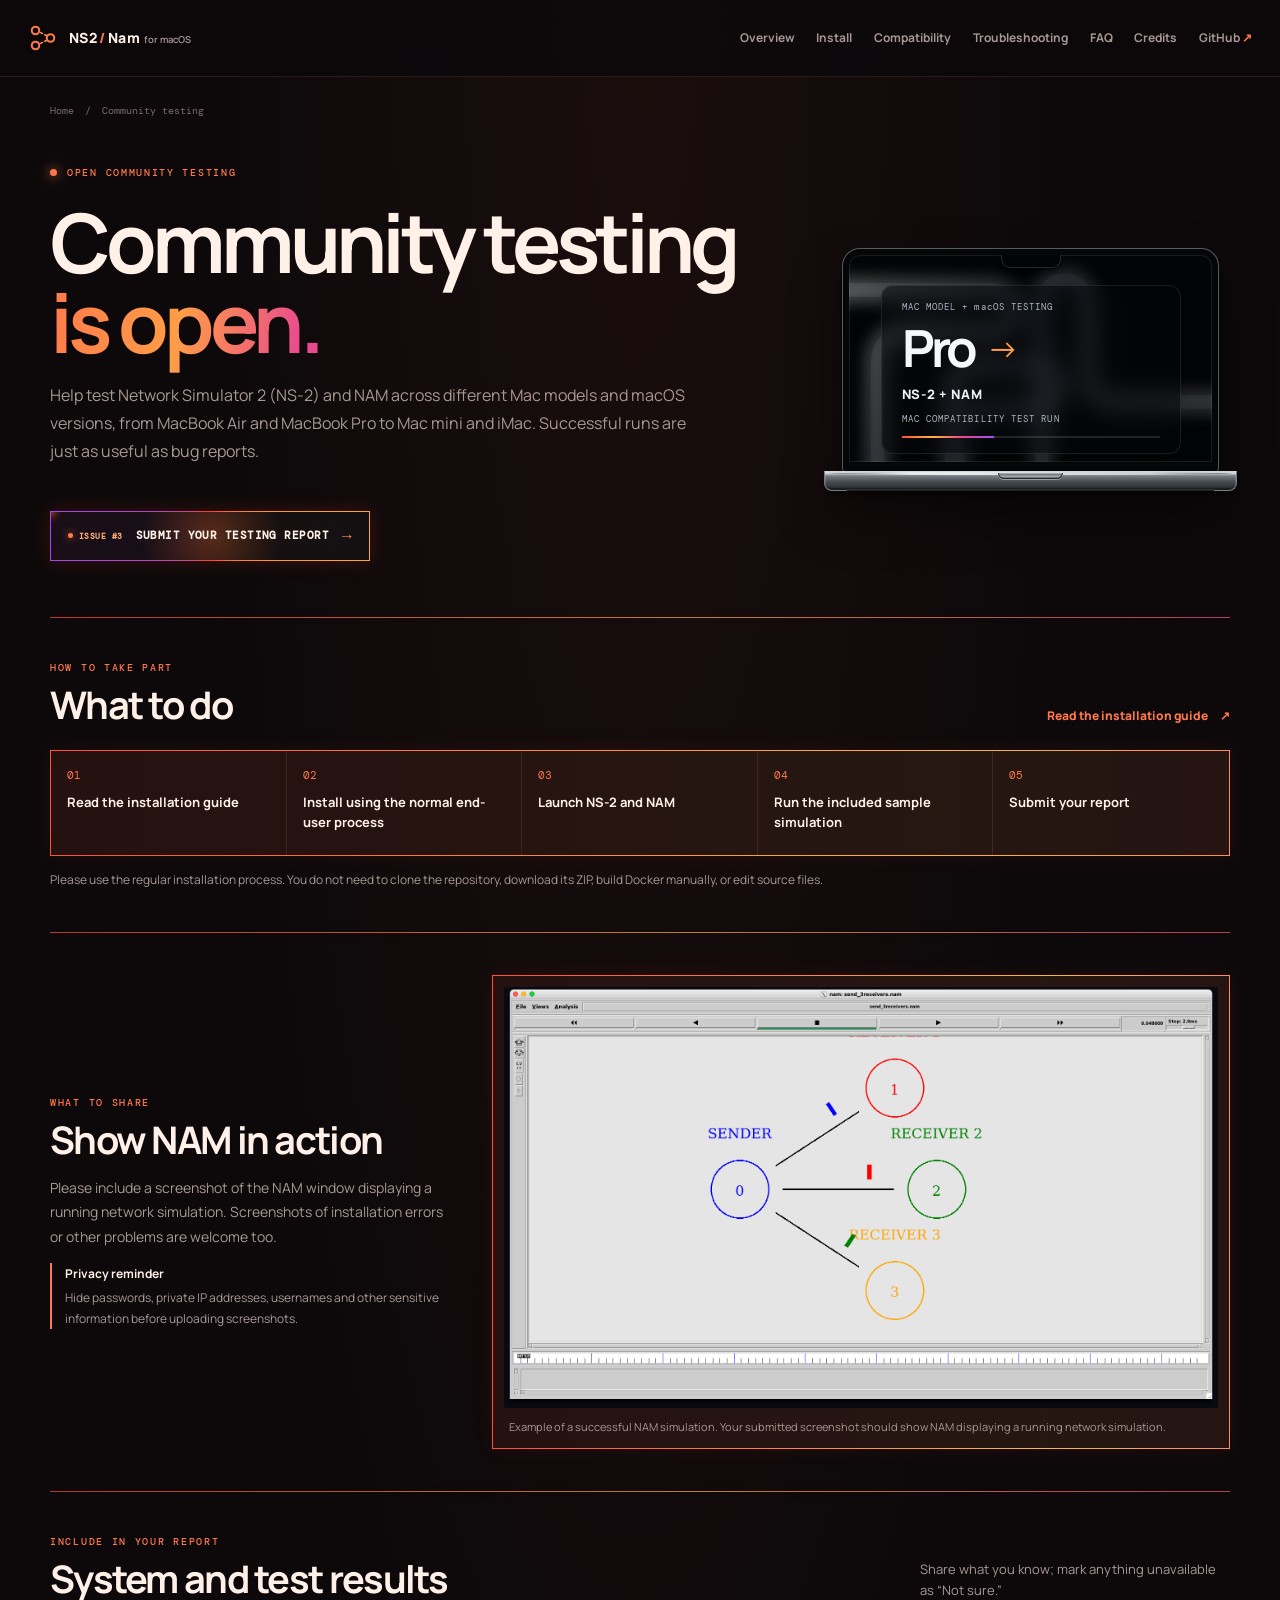
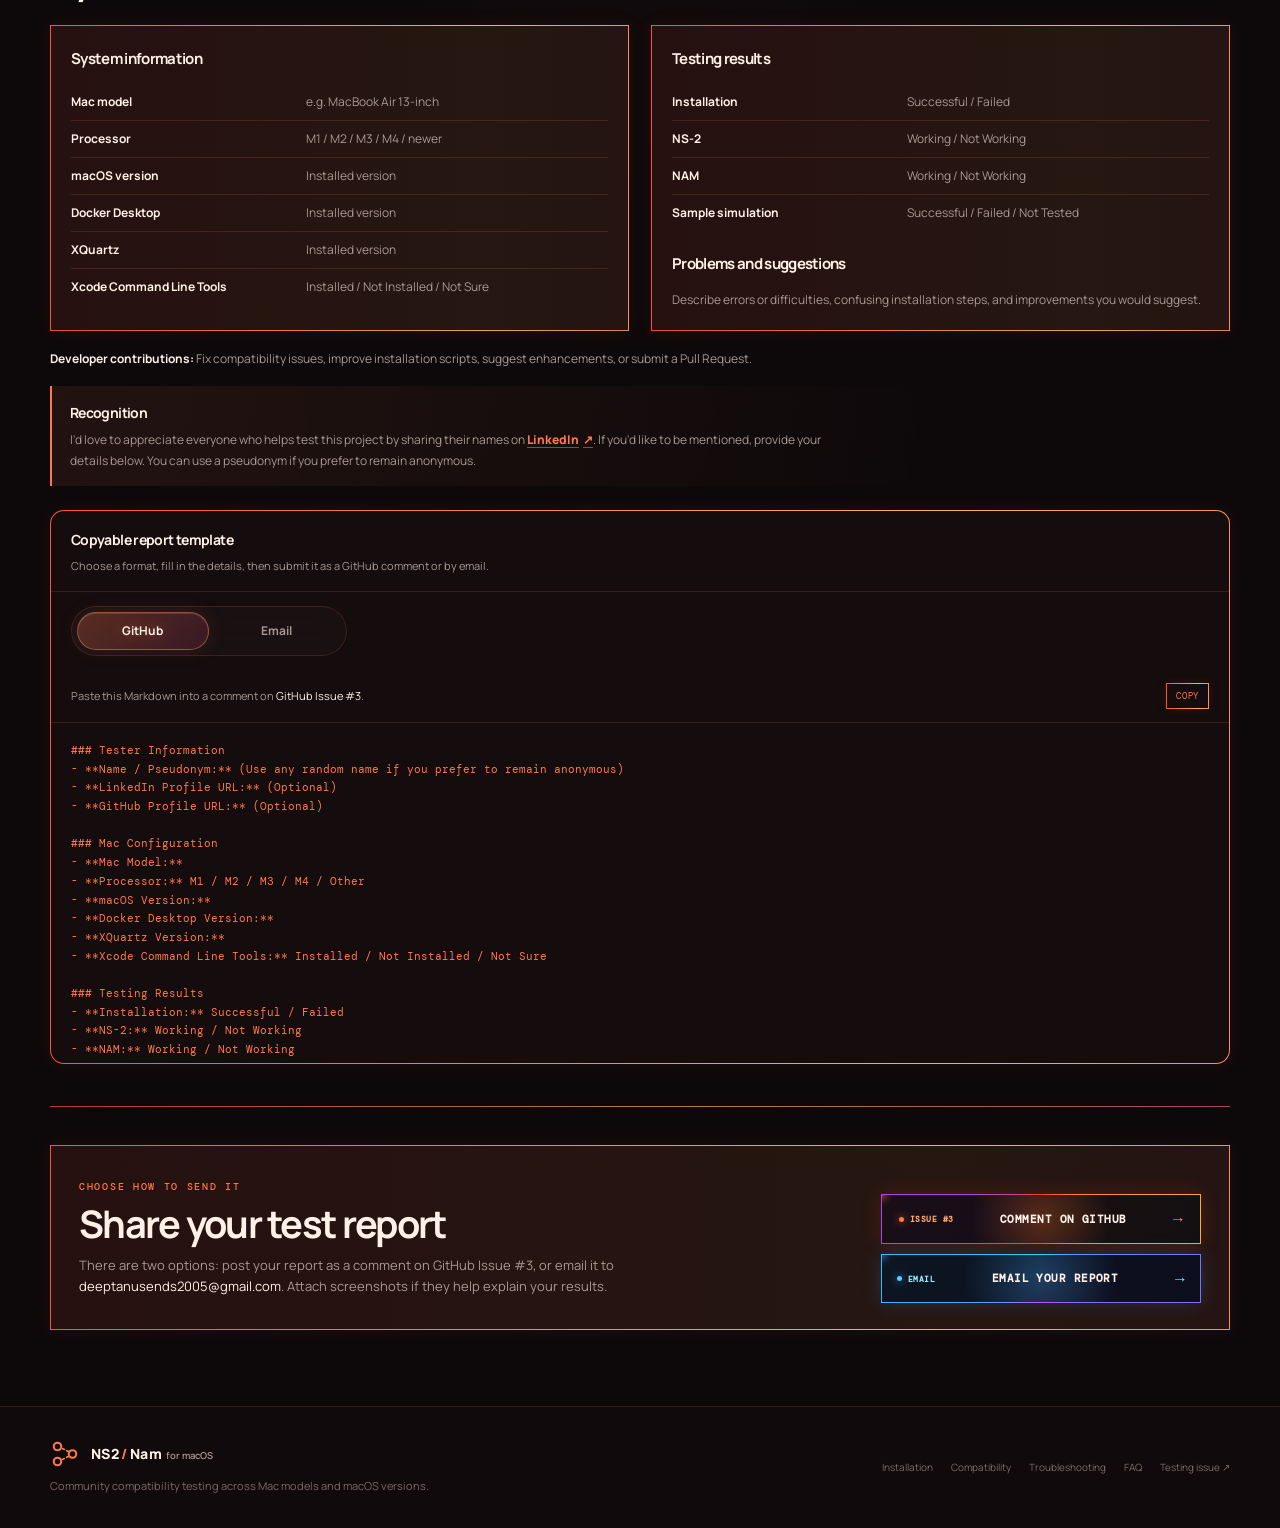
==== commit c08761eb: "Add Community Testing Notice" ====
--- a/website/community-testing/index.html
+++ b/website/community-testing/index.html
@@ -16,19 +16,19 @@
   <link rel="stylesheet" href="../css/common.css?v=20261102-header-blur-fade-v7">
   <link rel="stylesheet" href="../css/animation_engine.css?v=20261029-restructure-v1">
   <link rel="stylesheet" href="community-entry.css?v=20261102-email-action-v2">
-  <link rel="stylesheet" href="community-testing.css?v=20261102-mobile-layout-v40">
+  <link rel="stylesheet" href="community-testing.css?v=20261102-recognition-link-v42">
   <meta property="og:type" content="website">
   <meta property="og:site_name" content="NS2-Nam for macOS">
   <meta property="og:title" content="Community Testing: NS-2 &amp; NAM across Mac Models">
   <meta property="og:description" content="Help test NS-2 and NAM across Apple Silicon Mac models and macOS versions. Share compatibility results, report issues and contribute improvements.">
   <meta property="og:url" content="https://deeptanu2005.github.io/NS2-Nam-MacOS/community-testing/">
-  <meta property="og:image" content="https://deeptanu2005.github.io/NS2-Nam-MacOS/images/send_3receivers.png">
-  <meta property="og:image:alt" content="NAM showing a network simulation with one sender and three receivers">
+  <meta property="og:image" content="https://deeptanu2005.github.io/NS2-Nam-MacOS/community-testing/share_img_community_testing.png">
+  <meta property="og:image:alt" content="Community testing for NS-2 and NAM across Mac models and macOS versions">
   <meta name="twitter:card" content="summary_large_image">
   <meta name="twitter:title" content="Community Testing: NS-2 &amp; NAM across Mac Models">
   <meta name="twitter:description" content="Help test NS-2 and NAM across Apple Silicon Mac models and macOS versions. Share compatibility results and report issues.">
-  <meta name="twitter:image" content="https://deeptanu2005.github.io/NS2-Nam-MacOS/images/send_3receivers.png">
-  <meta name="twitter:image:alt" content="NAM showing a running network simulation">
+  <meta name="twitter:image" content="https://deeptanu2005.github.io/NS2-Nam-MacOS/community-testing/share_img_community_testing.png">
+  <meta name="twitter:image:alt" content="Community testing for NS-2 and NAM across Mac models and macOS versions">
   <title>Community Testing: NS-2 &amp; NAM across Mac Models</title>
   <script type="application/ld+json">{"@context":"https://schema.org","@type":"WebPage","name":"Community Testing: NS-2 & NAM across Mac Models","url":"https://deeptanu2005.github.io/NS2-Nam-MacOS/community-testing/","description":"Community compatibility testing across Apple Silicon Mac models and macOS versions."}</script>
 </head>
@@ -67,7 +67,7 @@
         <div class="report-block"><h3>Testing results</h3><dl class="report-fields results-fields"><div><dt>Installation</dt><dd>Successful / Failed</dd></div><div><dt>NS-2</dt><dd>Working / Not Working</dd></div><div><dt>NAM</dt><dd>Working / Not Working</dd></div><div><dt>Sample simulation</dt><dd>Successful / Failed / Not Tested</dd></div></dl><h3 class="problems-title">Problems and suggestions</h3><p>Describe errors or difficulties, confusing installation steps, and improvements you would suggest.</p></div>
       </div>
       <p class="developer-note"><strong>Developer contributions:</strong> Fix compatibility issues, improve installation scripts, suggest enhancements, or submit a Pull Request.</p>
-      <aside class="recognition-note" aria-labelledby="recognition-title"><h3 id="recognition-title">Recognition</h3><p>I'd love to appreciate everyone who helps test this project by sharing their names on LinkedIn. If you'd like to be mentioned, provide your details below. You can use a pseudonym if you prefer to remain anonymous.</p></aside>
+      <aside class="recognition-note" aria-labelledby="recognition-title"><h3 id="recognition-title">Recognition</h3><p>I'd love to appreciate everyone who helps test this project by sharing their names on <a href="https://www.linkedin.com/in/deeptanu-sen/" target="_blank" rel="noopener noreferrer">LinkedIn <span aria-hidden="true">↗</span></a>. If you'd like to be mentioned, provide your details below. You can use a pseudonym if you prefer to remain anonymous.</p></aside>
       <div class="report-template">
         <div class="template-heading"><div><h3>Copyable report template</h3><p>Choose a format, fill in the details, then submit it as a GitHub comment or by email.</p></div></div>
         <div class="template-tabs" role="tablist" aria-label="Report format">
--- a/website/community-testing/community-testing.css
+++ b/website/community-testing/community-testing.css
@@ -84,6 +84,8 @@
 .recognition-note { margin: 18px 0 0; padding: 15px 18px; border-left: 2px solid var(--cyan); background: linear-gradient(100deg, rgba(255,120,76,.09), transparent 78%); }
 .recognition-note h3 { margin: 0 0 5px; color: var(--ink); font-size: 14px; }
 .recognition-note p { max-width: 780px; margin: 0; color: var(--muted); font-size: 12px; line-height: 1.7; }
+.recognition-note a { display: inline-flex; align-items: baseline; gap: 4px; color: var(--cyan); font-weight: 800; text-decoration: underline; text-decoration-color: color-mix(in srgb, var(--cyan) 55%, transparent); text-underline-offset: 3px; transition: color .2s, text-decoration-color .2s; }
+.recognition-note a:hover { color: #ffb08c; text-decoration-color: currentColor; }
 .report-template { margin-top: 24px; overflow: hidden; border: 1px solid var(--line-strong); border-radius: 14px; background: radial-gradient(ellipse at 12% 0%, rgba(255,120,76,.08), transparent 38%), var(--panel-solid); }
 .template-heading { display: flex; align-items: center; justify-content: space-between; gap: 18px; padding: 17px 20px; border-bottom: 1px solid var(--line); }
 .template-heading h3 { margin: 0 0 5px; font-size: 14px; }
